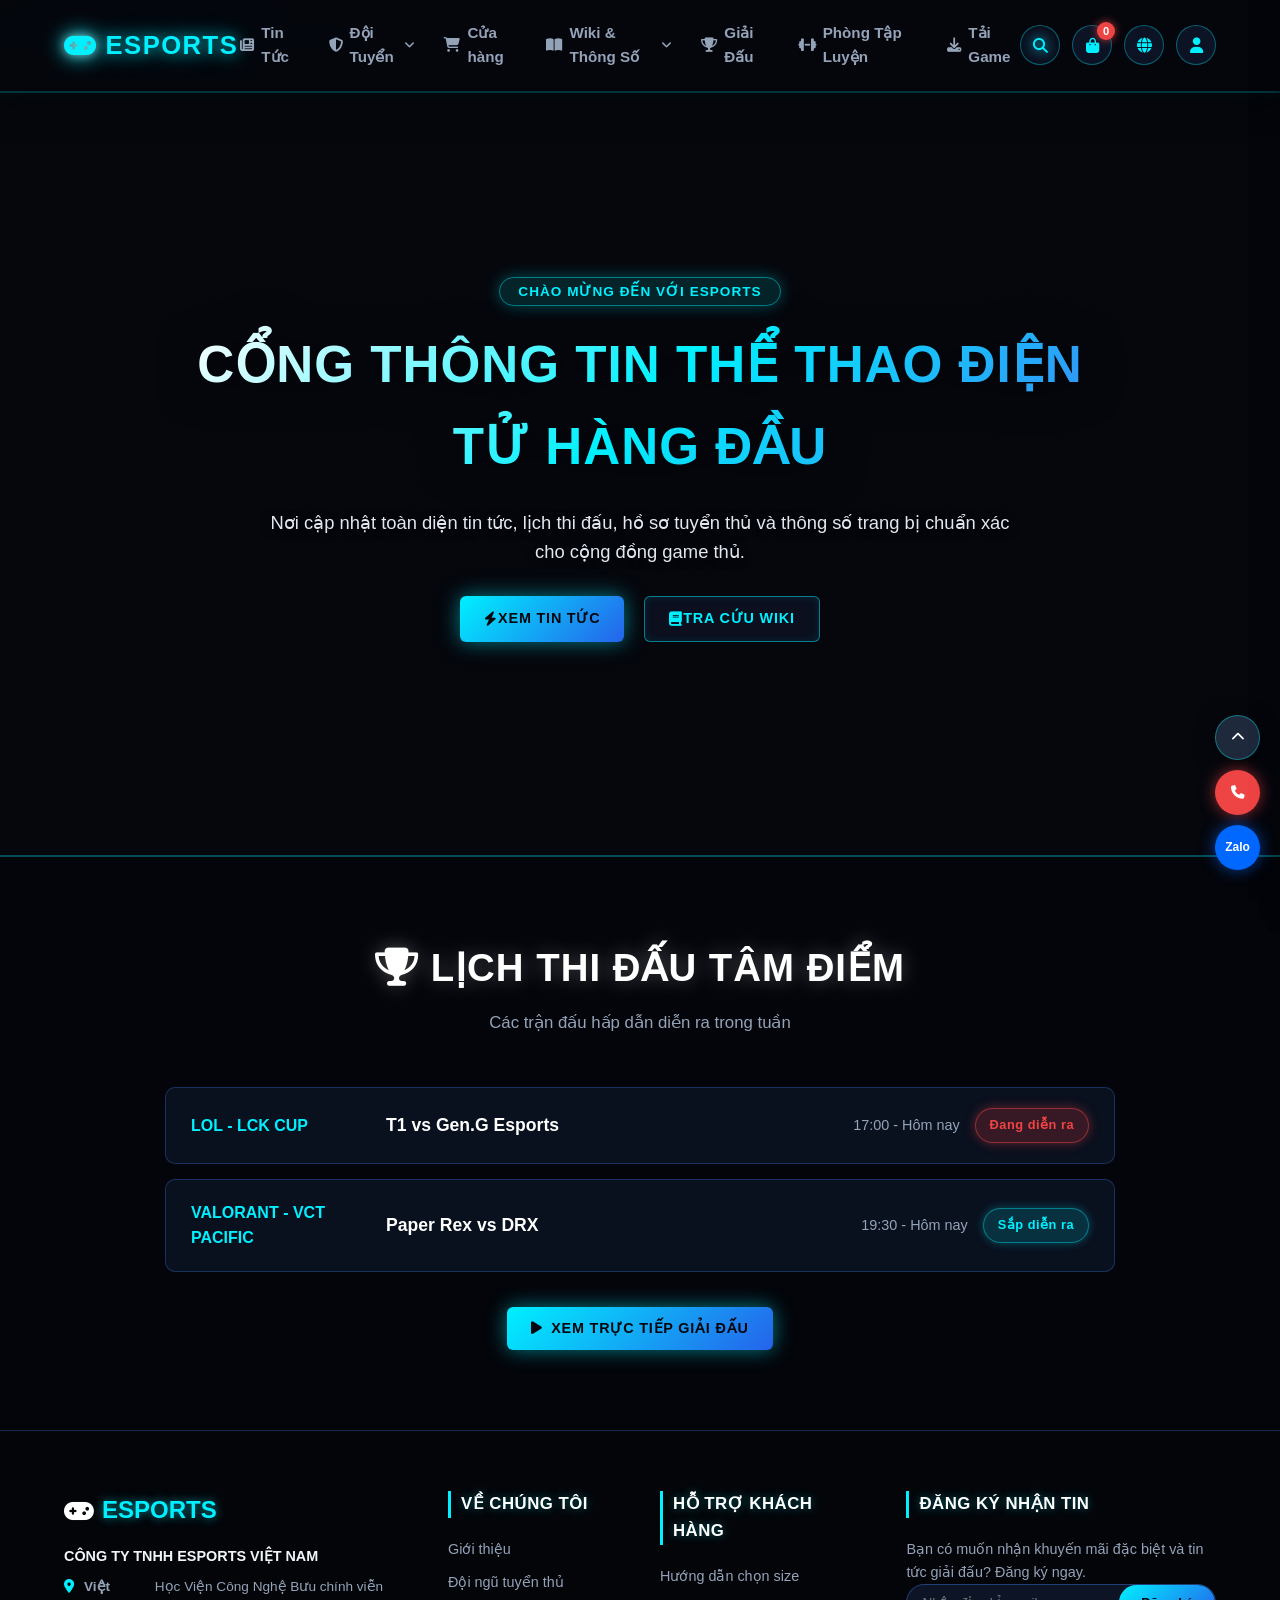
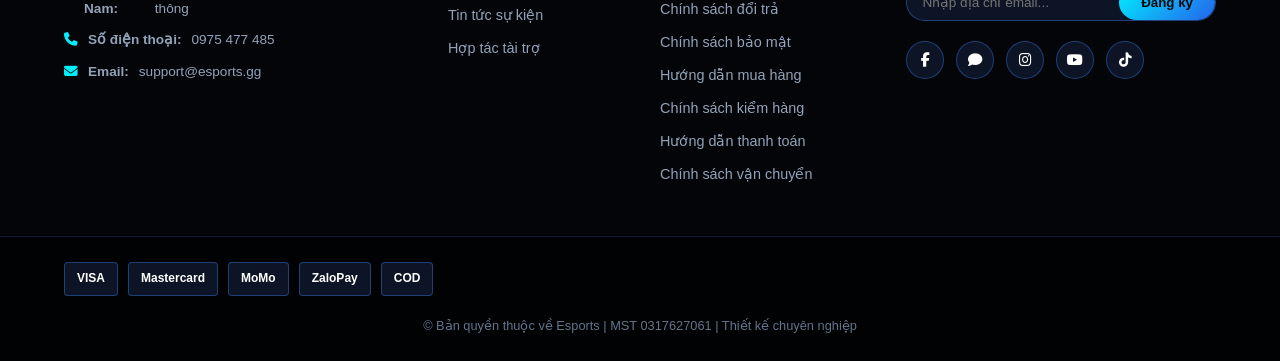
==== index.html @ d24a46ca "Add files via upload" ====
<!DOCTYPE html>
<html lang="vi">
<head>
    <meta charset="UTF-8">
    <meta name="viewport" content="width=device-width, initial-scale=1.0">
    <title>Esports - Trang Chủ</title>
    <link rel="icon" type="image/svg+xml" href="logo.svg">
    <link rel="stylesheet" href="style.css">
    <link rel="stylesheet" href="https://cdnjs.cloudflare.com/ajax/libs/font-awesome/6.4.0/css/all.min.css">
</head>
<body>

    <!-- Header & Navbar liên kết các trang -->
    <header class="header">
    <!-- Đổi từ thẻ div sang thẻ a trỏ về index.html -->
    <a href="index.html" class="logo" title="Trang Chủ">
    <i class="fa-solid fa-gamepad"></i><span>ESPORTS</span>
    </a>
<nav class="navbar">
    <a href="news.html"><i class="fa-solid fa-newspaper"></i> Tin Tức</a>
    
    <!-- Dropdown Menu Đội Tuyển -->
    <div class="dropdown">
        <a href="roster.html" class="dropdown-toggle">
            <i class="fa-solid fa-shield-halved"></i> Đội Tuyển 
            <i class="fa-solid fa-angle-down" style="font-size: 0.75rem;"></i>
        </a>
        <div class="dropdown-menu">
            <div class="dropdown-column">
                <h4>Việt Nam</h4>
                <a href="roster.html?game=lq">Team Liên Quân Mobile</a>
                <a href="roster.html?game=ff">Team Free Fire</a>
                <a href="roster.html?game=pubg">Team PUBG Mobile</a>
                <a href="roster.html?game=fco">Team FC Online</a>
            </div>
            <div class="dropdown-column">
                <h4>Quốc Tế</h4>
                <a href="roster.html?game=lol">Team League of Legends (LCK)</a>
                <a href="roster.html?game=valorant">Team Valorant (Global)</a>
                <a href="roster.html?game=cs2">Team CS2 (Europe)</a>
            </div>
        </div>
    </div>

<a href="store.html" class="store-nav-link">
    <i class="fa-solid fa-cart-shopping"></i> 
    <span>Cửa hàng</span>
</a>
<div class="dropdown">
    <a href="wiki.html" class="dropdown-toggle">
        <i class="fa-solid fa-book-open"></i> Wiki & Thông Số 
        <i class="fa-solid fa-angle-down" style="font-size: 0.75rem;"></i>
    </a>
    <div class="dropdown-menu wiki-dropdown-menu">
        <div class="dropdown-column">
            <h4>Tướng & Nhân Vật</h4>
            <a href="wiki.html?tab=lol-champ">Tướng Liên Minh (LOL)</a>
            <a href="wiki.html?tab=lq-champ">Tướng Liên Quân Mobile</a>
            <a href="wiki.html?tab=ff-char">Nhân Vật Free Fire</a>
        </div>
        <div class="dropdown-column">
            <h4>Trang Bị & Vũ Khí</h4>
            <a href="wiki.html?game=lol&type=equipment">Trang Bị LMHT</a>
            <a href="wiki.html?game=lq&type=equipment">Trang Bị Liên Quân</a>
            <a href="wiki.html?game=ff&type=equipment">Vũ Khí Free Fire</a>
        </div>
    </div>
</div>
    <a href="tournaments.html"><i class="fa-solid fa-trophy"></i> Giải Đấu</a>
    <a href="practice.html"><i class="fa-solid fa-dumbbell"></i> Phòng Tập Luyện</a>
    <a href="downloads.html"><i class="fa-solid fa-download"></i> Tải Game</a>
</nav>
<div class="header-right">
            <!-- 1. Tìm kiếm -->
            <div class="search-box" id="headerSearchBox">
                <button type="button" class="search-icon-btn" id="searchToggleBtn" title="Tìm kiếm" aria-label="Tìm kiếm">
                    <i class="fa-solid fa-magnifying-glass"></i>
                </button>
                <input type="text" id="globalSearch" placeholder="Tìm kiếm...">
            </div>

            <!-- 2. Giỏ hàng đã thêm (kèm số lượng) -->
            <button type="button" class="header-action-btn" id="cartToggleBtn" title="Giỏ hàng" aria-label="Giỏ hàng">
                <i class="fa-solid fa-bag-shopping"></i>
                <span class="cart-badge" id="cartBadge">0</span>
            </button>

            <!-- 3. Chọn Ngôn ngữ -->
            <div class="lang-dropdown" id="langDropdown">
                <button type="button" class="header-action-btn" id="langToggleBtn" title="Ngôn ngữ" aria-label="Ngôn ngữ">
                    <i class="fa-solid fa-globe"></i>
                </button>
                <div class="lang-menu" id="langMenu">
                    <button type="button" class="lang-option active" data-lang="VI">🇻🇳 Tiếng Việt (VN)</button>
                    <button type="button" class="lang-option" data-lang="EN">🇺🇸 English (EN)</button>
                </div>
            </div>

            <!-- 4. Tài khoản (Đăng nhập / Đăng ký) -->
            <button type="button" class="header-action-btn account-btn" id="accountToggleBtn" title="Tài khoản" aria-label="Tài khoản">
                <i class="fa-solid fa-user"></i>
            </button>

            <!-- Nút 3 gạch khi thu nhỏ màn hình -->
            <button class="mobile-menu-btn" id="mobileMenuBtn" aria-label="Mở menu">
                <i class="fa-solid fa-bars"></i>
            </button>
        </div>
    </header>
    <!-- NGĂN KÉO GIỎ HÀNG ĐÃ THÊM (CART DRAWER) -->
    <div class="side-overlay" id="cartOverlay"></div>
    <aside class="cart-drawer" id="cartDrawer">
        <div class="drawer-header">
            <h3 style="color: #00f0ff; font-size: 1.1rem; display: flex; align-items: center; gap: 8px;">
                <i class="fa-solid fa-bag-shopping"></i> Giỏ Hàng Của Bạn
            </h3>
            <button type="button" class="drawer-close-btn" id="cartCloseBtn"><i class="fa-solid fa-xmark"></i></button>
        </div>
        <div class="cart-items-list" id="cartItemsList">
            <p class="empty-cart-msg">Chưa có sản phẩm nào trong giỏ hàng.</p>
        </div>
        <div class="cart-footer">
            <div class="cart-total-row">
                <span>Tổng cộng:</span>
                <strong id="cartTotalPrice">0 đ</strong>
            </div>
            <button type="button" class="btn btn-primary" id="checkoutBtn" style="width: 100%;">Thanh Toán Ngay</button>
        </div>
    </aside>

    <!-- CỬA SỔ TÀI KHOẢN (ACCOUNT MODAL) -->
    <div class="modal-backdrop" id="accountModal">
        <div class="account-box">
            <button type="button" class="modal-close-btn" id="accountCloseBtn"><i class="fa-solid fa-xmark"></i></button>
            <div class="account-header">
                <i class="fa-solid fa-gamepad" style="font-size: 2rem; color: #00f0ff;"></i>
                <h3 id="accountModalTitle">Đăng Nhập Esports ID</h3>
                <p>Đồng bộ giỏ hàng, lịch thi đấu và thành tích luyện tập</p>
            </div>
            <form id="accountForm" class="account-form">
                <input type="text" id="accountUsername" placeholder="Tên đăng nhập hoặc Email" required>
                <input type="password" id="accountPassword" placeholder="Mật khẩu" required>
                <button type="submit" class="btn btn-primary" style="width: 100%;">Đăng Nhập</button>
            </form>
            <p class="account-switch">Chưa có tài khoản? <a href="account.html" id="toggleAuthMode">Đăng ký ngay</a></p>
        </div>
    </div>
    <!-- Mobile Slide-out Drawer -->
<div class="mobile-overlay" id="mobileOverlay"></div>
<aside class="mobile-drawer" id="mobileDrawer">
    <div class="drawer-header">
        <a href="index.html" class="logo" title="Trang Chủ">
            <i class="fa-solid fa-gamepad"></i><span>ESPORTS</span>
        </a>
        <button class="drawer-close-btn" id="drawerCloseBtn" aria-label="Đóng menu">
            <i class="fa-solid fa-xmark"></i>
        </button>
    </div>

    <div class="drawer-search">
        <i class="fa-solid fa-magnifying-glass"></i>
        <input type="text" placeholder="Tìm kiếm...">
    </div>

    <nav class="drawer-nav">
        <a href="index.html"><i class="fa-solid fa-house"></i> Trang Chủ</a>
        <a href="news.html"><i class="fa-solid fa-newspaper"></i> Tin Tức</a>
        
        <button type="button" class="drawer-dropdown-btn" id="drawerTeamBtn">
            <span><i class="fa-solid fa-shield-halved"></i> Đội Tuyển</span>
            <i class="fa-solid fa-angle-down arrow"></i>
        </button>
        <div class="drawer-submenu" id="drawerTeamSubmenu">
            <span class="sub-heading">Việt Nam</span>
            <a href="roster.html?game=lq">Team Liên Quân Mobile</a>
            <a href="roster.html?game=ff">Team Free Fire</a>
            <a href="roster.html?game=pubg">Team PUBG Mobile</a>
            <a href="roster.html?game=fco">Team FC Online</a>
            <span class="sub-heading">Quốc Tế</span>
            <a href="roster.html?game=lol">Team League of Legends (LCK)</a>
            <a href="roster.html?game=valorant">Team Valorant (Global)</a>
            <a href="roster.html?game=cs2">Team CS2 (Europe)</a>
        </div>

        <a href="store.html"><i class="fa-solid fa-cart-shopping"></i> Cửa Hàng</a>
<div class="dropdown">
    <a href="wiki.html" class="dropdown-toggle">
        <i class="fa-solid fa-book-open"></i> Wiki & Thông Số 
        <i class="fa-solid fa-angle-down" style="font-size: 0.75rem;"></i>
    </a>
    <div class="dropdown-menu wiki-dropdown-menu">
        <div class="dropdown-column">
            <h4>Tướng & Nhân Vật</h4>
            <a href="wiki.html?tab=lol-champ">Tướng Liên Minh (LOL)</a>
            <a href="wiki.html?tab=lq-champ">Tướng Liên Quân Mobile</a>
            <a href="wiki.html?tab=ff-char">Nhân Vật Free Fire</a>
        </div>
        <div class="dropdown-column">
            <h4>Trang Bị & Vũ Khí</h4>
            <a href="wiki.html?game=lol&type=equipment">Trang Bị LMHT</a>
            <a href="wiki.html?game=lq&type=equipment">Trang Bị Liên Quân</a>
            <a href="wiki.html?game=ff&type=equipment">Vũ Khí Free Fire</a>
        </div>
    </div>
</div>
        <a href="tournaments.html"><i class="fa-solid fa-trophy"></i> Giải Đấu</a>
        <a href="practice.html"><i class="fa-solid fa-dumbbell"></i> Phòng Tập Luyện</a>
        <a href="downloads.html" class="drawer-cta"><i class="fa-solid fa-download"></i> Tải Game</a>
    </nav>
</aside>

<!-- Hero Banner Trang Chủ với Video Nền kiểu League of Legends -->
    <section class="hero" id="heroSection">
        <!-- Video nền tự động phát (Tải file .mp4 của bạn bỏ vào thư mục videos/ hoặc dùng link trực tuyến) -->
        <video class="hero-video" id="heroVideo" autoplay muted loop playsinline poster="https://images.unsplash.com/photo-1542751371-adc38448a05e?q=80&w=1920">
            <source src="video/1118.webm" type="video/webm">
            <!-- Link video mẫu dự phòng nếu bạn chưa tải file về máy -->
            <source src="https://cmsassets.rgpub.io/sanity/files/dsfx7636/news/8ab3e227121c53aacab0c9b9f7a48adbc65db520.webm?accountingTag=LoL" type="video/webm">
        </video>

        <!-- Lớp phủ tối mờ giúp chữ luôn sắc nét trên nền video -->
        <div class="hero-overlay"></div>

        <div class="hero-content">
            <span class="badge">CHÀO MỪNG ĐẾN VỚI ESPORTS</span>
            <h1>CỔNG THÔNG TIN THỂ THAO ĐIỆN TỬ HÀNG ĐẦU</h1>
            <p>Nơi cập nhật toàn diện tin tức, lịch thi đấu, hồ sơ tuyển thủ và thông số trang bị chuẩn xác cho cộng đồng game thủ.</p>
            <div class="hero-btns">
                <a href="news.html" class="btn btn-primary"><i class="fa-solid fa-bolt"></i> Xem Tin Tức</a>
                <a href="wiki.html" class="btn btn-outline"><i class="fa-solid fa-book"></i> Tra Cứu Wiki</a>
            </div>
        </div>
    </section>

    <!-- Tournaments Nổi Bật Ở Trang Chủ -->
    <section class="section bg-darker">
        <div class="section-title">
            <h2><i class="fa-solid fa-trophy"></i> Lịch Thi Đấu Tâm Điểm</h2>
            <p>Các trận đấu hấp dẫn diễn ra trong tuần</p>
        </div>
        <div class="tournament-list">
            <div class="tournament-item">
                <div class="t-game">LOL - LCK Cup</div>
                <div class="t-match">T1 vs Gen.G Esports</div>
                <div class="t-time">17:00 - Hôm nay</div>
                <span class="t-status live">Đang diễn ra</span>
            </div>
            <div class="tournament-item">
                <div class="t-game">Valorant - VCT Pacific</div>
                <div class="t-match">Paper Rex vs DRX</div>
                <div class="t-time">19:30 - Hôm nay</div>
                <span class="t-status upcoming">Sắp diễn ra</span>
            </div>
        </div>
        <div style="text-align: center; margin-top: 35px;">
            <a href="tournaments.html" class="btn btn-primary"><i class="fa-solid fa-play" style="margin-right: 8px;"></i> Xem Trực Tiếp Giải Đấu</a>
        </div>
    </section>

        <!-- ================= FOOTER CHUYÊN NGHIỆP ================= -->
<footer class="footer-section">
    <div class="footer-container">
        
        <!-- Cột 1: Thông tin thương hiệu & công ty -->
        <div class="footer-col brand-col">
            <div class="footer-logo">
                <i class="fa-solid fa-gamepad"></i><span>ESPORTS</span>
            </div>
            <p class="company-name">CÔNG TY TNHH ESPORTS VIỆT NAM</p>
            <ul class="contact-info">
                <li><i class="fa-solid fa-location-dot"></i> <strong>Việt Nam:</strong> Học Viện Công Nghệ Bưu chính viễn thông</li>
                <li><i class="fa-solid fa-phone"></i> <strong>Số điện thoại:</strong> 0975 477 485</li>
                <li><i class="fa-solid fa-envelope"></i> <strong>Email:</strong> support@esports.gg</li>
            </ul>
        </div>

        <!-- Cột 2: Về chúng tôi -->
        <div class="footer-col">
            <h3>Về Chúng Tôi</h3>
            <ul class="footer-links">
                <li><a href="index.html">Giới thiệu</a></li>
                <li><a href="roster.html">Đội ngũ tuyển thủ</a></li>
                <li><a href="news.html">Tin tức sự kiện</a></li>
                <li><a href="#">Hợp tác tài trợ</a></li>
            </ul>
        </div>

        <!-- Cột 3: Hỗ trợ khách hàng -->
        <div class="footer-col">
            <h3>Hỗ Trợ Khách Hàng</h3>
            <ul class="footer-links">
                <li><a href="#">Hướng dẫn chọn size</a></li>
                <li><a href="#">Chính sách đổi trả</a></li>
                <li><a href="#">Chính sách bảo mật</a></li>
                <li><a href="#">Hướng dẫn mua hàng</a></li>
                <li><a href="#">Chính sách kiểm hàng</a></li>
                <li><a href="#">Hướng dẫn thanh toán</a></li>
                <li><a href="#">Chính sách vận chuyển</a></li>
            </ul>
        </div>

        <!-- Cột 4: Đăng ký nhận tin & Mạng xã hội -->
        <div class="footer-col newsletter-col">
            <h3>Đăng Ký Nhận Tin</h3>
            <p>Bạn có muốn nhận khuyến mãi đặc biệt và tin tức giải đấu? Đăng ký ngay.</p>
            <form class="footer-form" id="footerNewsletter">
                <input type="email" placeholder="Nhập địa chỉ email..." required>
                <button type="submit">Đăng ký</button>
            </form>
            
            <div class="social-icons">
                <a href="#"><i class="fa-brands fa-facebook-f"></i></a>
                <a href="#"><i class="fa-solid fa-comment"></i></a>
                <a href="#"><i class="fa-brands fa-instagram"></i></a>
                <a href="#"><i class="fa-brands fa-youtube"></i></a>
                <a href="#"><i class="fa-brands fa-tiktok"></i></a>
            </div>
        </div>
    </div>

    <!-- Phần dưới: Dấu hiệu Bộ Công Thương & Thanh toán -->
    <div class="footer-bottom">
        <div class="footer-bottom-content">
            <div class="payment-methods">
                <span class="pay-badge">VISA</span>
                <span class="pay-badge">Mastercard</span>
                <span class="pay-badge">MoMo</span>
                <span class="pay-badge">ZaloPay</span>
                <span class="pay-badge">COD</span>
            </div>
        </div>
        <p class="copyright">© Bản quyền thuộc về Esports | MST 0317627061 | Thiết kế chuyên nghiệp</p>
    </div>

    <!-- Các nút nổi hỗ trợ bên phải (Cuộn lên đầu trang, Gọi, Zalo) -->
    <div class="floating-actions">
        <a href="#" class="float-btn scroll-top"><i class="fa-solid fa-chevron-up"></i></a>
        <a href="tel:0975477485" class="float-btn phone-btn"><i class="fa-solid fa-phone"></i></a>
        <a href="https://zalo.me" target="_blank" class="float-btn zalo-btn">Zalo</a>
    </div>
</footer>
    <script src="script.js"></script>
</body>
</html>
---- style.css ----
/* ==========================================================
    ESPORTS - ULTIMATE GAMING STYLESHEET (STYLE.CSS)
   ================ ========================================== */

/* --- 1. RESET & BASE STYLES --- */
* {
    margin: 0;
    padding: 0;
    box-sizing: border-box;
    font-family: 'Segoe UI', Tahoma, Geneva, Verdana, sans-serif;
    scroll-behavior: smooth;
}
body {
    background-color: #05070d;
    color: #f1f5f9;
    line-height: 1.6;
    background-image: 
        radial-gradient(circle at 10% 20%, rgba(0, 240, 255, 0.05) 0%, transparent 40%),
        radial-gradient(circle at 90% 80%, rgba(112, 0, 255, 0.05) 0%, transparent 40%);
    overflow-x: hidden;
}
/* Custom Gaming Scrollbar */
::-webkit-scrollbar {
    width: 8px;
}
::-webkit-scrollbar-track {
    background: #05070d;
}
::-webkit-scrollbar-thumb {
    background: #00f0ff;
    border-radius: 4px;
    box-shadow: 0 0 10px #00f0ff;
}
::-webkit-scrollbar-thumb:hover {
    background: #3b82f6;
}
a {
    text-decoration: none;
    color: inherit;
}
ul {
    list-style: none;
}
/* --- 2. HEADER & CENTERED NAVBAR --- */
.header {
    position: fixed;
    top: 0;
    left: 0;
    width: 100%;
    display: grid;
    grid-template-columns: auto 1fr auto; /* 3 cột: Logo, Menu căn giữa, Thanh tìm kiếm */
    align-items: center;
    padding: 15px 5%;
    background: rgba(5, 7, 13, 0.95);
    backdrop-filter: blur(12px);
    border-bottom: 2px solid rgba(0, 240, 255, 0.2);
    box-shadow: 0 4px 30px rgba(0, 0, 0, 0.8), 0 0 15px rgba(0, 240, 255, 0.1);
    z-index: 1000;
}
.logo {
    font-size: 1.6rem;
    font-weight: 900;
    color: #ffffff;
    letter-spacing: 1.5px;
    text-transform: uppercase;
    display: flex;
    align-items: center;
    gap: 8px;
    text-shadow: 0 0 10px rgba(255, 255, 255, 0.5);
}
.logo i {
    color: #00f0ff;
    filter: drop-shadow(0 0 10px #00f0ff);
}

.logo span {
    color: #00f0ff;
    text-shadow: 0 0 15px rgba(0, 240, 255, 0.8), 0 0 30px rgba(0, 240, 255, 0.4);
}
.navbar {
    display: flex;
    justify-content: center;
    gap: 25px;
    align-items: center;
}
.navbar a {
    color: #94a3b8;
    font-weight: 600;
    font-size: 0.95rem;
    position: relative;
    padding: 6px 2px;
    transition: color 0.3s ease;
}
/* Hiệu ứng gạch chân Neon cho Navbar */
.navbar a::after {
    content: '';
    position: absolute;
    width: 0;
    height: 3px;
    bottom: -2px;
    left: 0;
    background: linear-gradient(90deg, #00f0ff, #3b82f6);
    box-shadow: 0 0 12px #00f0ff, 0 0 20px #3b82f6;
    transition: width 0.3s cubic-bezier(0.4, 0, 0.2, 1);
}
.navbar a:hover::after, 
.navbar a.active::after {
    width: 100%;
}
.navbar a:hover, 
.navbar a.active {
    color: #00f0ff;
    text-shadow: 0 0 12px rgba(0, 240, 255, 0.8);
}
/* Header Search Box - Tách rời hoàn toàn với nút 3 gạch */
.header-right {
    display: flex;
    align-items: center;
    gap: 12px;
}

.header-right .search-box {
    position: relative;
    width: 40px;
    height: 40px;
    flex-shrink: 0;
    z-index: 1200;
}

.header-right .search-icon-btn {
    width: 40px;
    height: 40px;
    border-radius: 50%;
    background: rgba(15, 23, 42, 0.85);
    border: 1px solid rgba(0, 240, 255, 0.35);
    color: #00f0ff;
    font-size: 0.95rem;
    display: inline-flex;
    align-items: center;
    justify-content: center;
    cursor: pointer;
    transition: all 0.3s ease;
    box-shadow: inset 0 0 10px rgba(0, 0, 0, 0.5);
    position: relative;
    z-index: 1202;
}

.header-right .search-icon-btn i {
    position: static;
    transform: none;
    color: #00f0ff;
    filter: drop-shadow(0 0 6px #00f0ff);
}

.header-right .search-icon-btn:hover,
.header-right .search-box.active .search-icon-btn {
    border-color: #00f0ff;
    background: rgba(0, 240, 255, 0.12);
    box-shadow: 0 0 15px rgba(0, 240, 255, 0.5);
}

/* Ô input bung sang trái nên không bao giờ đè lên nút 3 gạch */
.header-right input {
    position: absolute;
    right: 0;
    top: 52px; /* Nằm ngay dưới thanh Header */
    height: 44px;
    width: 280px;
    opacity: 0;
    visibility: hidden;
    transform: translateY(-10px);
    padding: 10px 18px;
    background: rgba(11, 15, 25, 0.98);
    border: 1px solid #00f0ff;
    border-radius: 22px;
    color: #fff;
    outline: none;
    font-size: 0.92rem;
    box-shadow: 0 10px 25px rgba(0, 0, 0, 0.85), 0 0 15px rgba(0, 240, 255, 0.4);
    transition: all 0.25s cubic-bezier(0.4, 0, 0.2, 1);
    z-index: 1201;
}

.header-right .search-box.active input {
    opacity: 1;
    visibility: visible;
    transform: translateY(0);
    pointer-events: auto;
}
/* --- 3. HERO SECTION (VIDEO BACKGROUND KIỂU LOL) --- */
.hero {
    height: 88vh;
    min-height: 550px;
    background: #05070d;
    display: flex;
    align-items: center;
    justify-content: center;
    text-align: center;
    padding: 0 20px;
    margin-top: 65px;
    position: relative;
    overflow: hidden;
    border-bottom: 2px solid rgba(0, 240, 255, 0.3);
}

/* Video nền phủ kín khung Hero */
.hero-video {
    position: absolute;
    top: 50%;
    left: 50%;
    width: 100%;
    height: 100%;
    object-fit: cover;
    transform: translate(-50%, -50%);
    z-index: 0;
}

/* Lớp phủ gradient tối để làm nổi bật tiêu đề */
.hero-overlay {
    position: absolute;
    inset: 0;
    background: linear-gradient(
        180deg,
        rgba(5, 7, 13, 0.55) 0%,
        rgba(5, 7, 13, 0.65) 60%,
        rgba(5, 7, 13, 0.96) 100%
    );
    z-index: 1;
    pointer-events: none;
}

.hero-content {
    position: relative;
    z-index: 2;
    max-width: 900px;
}

.hero-content .badge {
    background: rgba(0, 240, 255, 0.12);
    color: #00f0ff;
    padding: 6px 18px;
    border-radius: 20px;
    font-size: 0.85rem;
    font-weight: 800;
    border: 1px solid rgba(0, 240, 255, 0.45);
    box-shadow: 0 0 15px rgba(0, 240, 255, 0.3);
    text-transform: uppercase;
    letter-spacing: 1px;
}

.hero-content h1 {
    font-size: 3.2rem;
    margin: 20px 0;
    background: linear-gradient(135deg, #ffffff, #00f0ff, #3b82f6);
    -webkit-background-clip: text;
    -webkit-text-fill-color: transparent;
    filter: drop-shadow(0 4px 20px rgba(0, 0, 0, 0.85));
    font-weight: 900;
    letter-spacing: 1px;
}

.hero-content p {
    max-width: 750px;
    margin: 0 auto 30px;
    color: #e2e8f0;
    font-size: 1.15rem;
    text-shadow: 0 2px 10px rgba(0, 0, 0, 0.9);
}

.hero-btns {
    display: flex;
    gap: 20px;
    justify-content: center;
    flex-wrap: wrap;
}
/* --- 4. BUTTONS --- */
.btn {
    display: inline-flex;
    align-items: center;
    justify-content: center;
    text-align: center;
    max-width: 100%;
    padding: 12px 24px;
    border-radius: 6px;
    font-weight: 700;
    line-height: 1.35;
    cursor: pointer;
    transition: all 0.3s cubic-bezier(0.4, 0, 0.2, 1);
    text-transform: uppercase;
    letter-spacing: 0.8px;
    font-size: 0.9rem;
}

.btn-primary {
    background: linear-gradient(135deg, #00f0ff, #2563eb);
    color: #05070d;
    border: none;
    box-shadow: 0 0 20px rgba(0, 240, 255, 0.5);
    font-weight: 800;
}

.btn-primary:hover {
    background: linear-gradient(135deg, #33f3ff, #1d4ed8);
    box-shadow: 0 0 30px rgba(0, 240, 255, 0.8), 0 0 10px #ffffff;
    transform: translateY(-3px);
}

.btn-outline {
    background: rgba(15, 23, 42, 0.6);
    color: #00f0ff;
    border: 1px solid rgba(0, 240, 255, 0.5);
    box-shadow: inset 0 0 10px rgba(0, 240, 255, 0.1);
}

.btn-outline:hover {
    border-color: #00f0ff;
    background: rgba(0, 240, 255, 0.15);
    box-shadow: 0 0 20px rgba(0, 240, 255, 0.4), inset 0 0 15px rgba(0, 240, 255, 0.3);
    color: #fff;
    transform: translateY(-3px);
}

/* --- 5. GAME TABS & FILTERS --- */
.game-tabs-container {
    background: #090e1a;
    padding: 18px 0;
    border-bottom: 2px solid rgba(0, 240, 255, 0.15);
    overflow-x: auto;
}

.game-tabs {
    display: flex;
    justify-content: center;
    gap: 15px;
    padding: 0 20px;
}

.tab-btn {
    background: rgba(15, 23, 42, 0.9);
    border: 1px solid rgba(59, 130, 246, 0.3);
    color: #94a3b8;
    padding: 10px 22px;
    border-radius: 20px;
    cursor: pointer;
    white-space: nowrap;
    font-weight: 700;
    transition: all 0.3s ease;
}

.tab-btn:hover, .tab-btn.active {
    background: linear-gradient(135deg, #00f0ff, #2563eb);
    color: #05070d;
    border-color: #00f0ff;
    box-shadow: 0 0 20px rgba(0, 240, 255, 0.6);
    transform: translateY(-2px);
}

/* --- 6. SECTIONS & GAMING CARDS --- */
.section {
    padding: 80px 8%;
    position: relative;
}

.bg-darker {
    background: #03050a;
}

.section-title {
    text-align: center;
    margin-bottom: 50px;
}

.section-title h2 {
    font-size: 2.4rem;
    margin-bottom: 12px;
    color: #fff;
    text-transform: uppercase;
    letter-spacing: 1px;
    text-shadow: 0 0 20px rgba(255, 255, 255, 0.3);
}

.section-title p {
    color: #94a3b8;
    font-size: 1.05rem;
}

/* Hiệu ứng chung cho các Card (News, Player, Wiki, Download) */
.news-card, .player-card, .wiki-card, .download-card {
    background: rgba(11, 18, 33, 0.85);
    border: 1px solid rgba(59, 130, 246, 0.25);
    border-radius: 12px;
    overflow: hidden;
    backdrop-filter: blur(10px);
    transition: all 0.4s cubic-bezier(0.4, 0, 0.2, 1);
    position: relative;
}

.news-card::before, .player-card::before, .wiki-card::before, .download-card::before {
    content: '';
    position: absolute;
    top: 0; left: 0; width: 100%; height: 2px;
    background: linear-gradient(90deg, transparent, #00f0ff, transparent);
    opacity: 0;
    transition: opacity 0.4s ease;
}

.news-card:hover, .player-card:hover, .wiki-card:hover, .download-card:hover {
    transform: translateY(-8px) scale(1.01);
    border-color: #00f0ff;
    box-shadow: 0 15px 35px rgba(0, 240, 255, 0.25), inset 0 0 15px rgba(0, 240, 255, 0.1);
}

.news-card:hover::before, .player-card:hover::before, .wiki-card:hover::before, .download-card:hover::before {
    opacity: 1;
}

/* News Grid */
.news-grid {
    display: grid;
    grid-template-columns: repeat(auto-fit, minmax(320px, 1fr));
    gap: 30px;
}

.news-img {
    height: 190px;
    position: relative;
    display: flex;
    align-items: flex-start;
    padding: 15px;
}

.game-tag {
    background: #2563eb;
    color: white;
    font-size: 0.75rem;
    padding: 5px 12px;
    border-radius: 4px;
    font-weight: 800;
    letter-spacing: 0.5px;
    box-shadow: 0 0 10px rgba(37, 99, 235, 0.5);
}

.game-tag.valorant { background: #ef4444; box-shadow: 0 0 10px rgba(239, 68, 68, 0.5); }
.game-tag.cs2 { background: #f59e0b; box-shadow: 0 0 10px rgba(245, 158, 11, 0.5); }

.news-info {
    padding: 22px;
}

.news-info .date {
    font-size: 0.8rem;
    color: #00f0ff;
    font-weight: 600;
}

.news-info h3 {
    font-size: 1.15rem;
    margin: 10px 0;
    color: #f8fafc;
}

.news-info p {
    font-size: 0.9rem;
    color: #94a3b8;
    margin-bottom: 18px;
}

.read-more {
    color: #00f0ff;
    font-weight: 700;
    font-size: 0.9rem;
    text-shadow: 0 0 8px rgba(0, 240, 255, 0.4);
    transition: 0.3s;
}

.read-more:hover {
    color: #fff;
    text-shadow: 0 0 12px #00f0ff;
}

/* Tournaments */
.tournament-list {
    display: flex;
    flex-direction: column;
    gap: 15px;
    max-width: 950px;
    margin: 0 auto;
}

.tournament-item {
    background: rgba(11, 18, 33, 0.9);
    border: 1px solid rgba(59, 130, 246, 0.3);
    padding: 20px 25px;
    border-radius: 10px;
    display: flex;
    justify-content: space-between;
    align-items: center;
    flex-wrap: wrap;
    gap: 15px;
    transition: 0.3s;
}

.tournament-item:hover {
    border-color: #00f0ff;
    box-shadow: 0 0 20px rgba(0, 240, 255, 0.2);
    transform: translateX(5px);
}

.t-game {
    font-weight: 800;
    color: #00f0ff;
    width: 180px;
    text-transform: uppercase;
}

.t-match {
    font-weight: 700;
    font-size: 1.1rem;
    flex: 1;
    color: #fff;
}

.t-time {
    color: #94a3b8;
    font-size: 0.9rem;
}

.t-status {
    padding: 6px 14px;
    border-radius: 20px;
    font-size: 0.8rem;
    font-weight: 800;
    letter-spacing: 0.5px;
}

.t-status.live {
    background: rgba(239, 68, 68, 0.2);
    color: #ef4444;
    border: 1px solid rgba(239, 68, 68, 0.5);
    box-shadow: 0 0 12px rgba(239, 68, 68, 0.4);
    animation: pulseLive 1.5s infinite;
}

@keyframes pulseLive {
    0%, 100% { opacity: 1; }
    50% { opacity: 0.5; }
}

.t-status.upcoming {
    background: rgba(0, 240, 255, 0.15);
    color: #00f0ff;
    border: 1px solid rgba(0, 240, 255, 0.4);
    box-shadow: 0 0 10px rgba(0, 240, 255, 0.3);
}

/* Roster Grid */
.roster-grid {
    display: grid;
    grid-template-columns: repeat(auto-fit, minmax(280px, 1fr));
    gap: 25px;
}

.player-card {
    padding: 30px;
    text-align: center;
}

.player-avatar {
    width: 90px;
    height: 90px;
    border-radius: 50%;
    margin: 0 auto 20px;
    overflow: hidden;
    border: 2px solid #00f0ff;
    background: #1e293b;
    box-shadow: 0 0 20px rgba(0, 240, 255, 0.4);
    transition: 0.4s;
}

.player-card:hover .player-avatar {
    transform: scale(1.08) rotate(3deg);
    box-shadow: 0 0 30px rgba(0, 240, 255, 0.8);
    border-color: #fff;
}

.player-avatar img {
    display: block;
    width: 100%;
    height: 100%;
    object-fit: cover;
    border-radius: 50%;
}

.player-card h3 {
    margin-bottom: 5px;
    color: #fff;
    font-size: 1.2rem;
}

.team-name {
    display: block;
    color: #00f0ff;
    font-size: 0.85rem;
    font-weight: 800;
    margin-bottom: 15px;
    text-transform: uppercase;
    letter-spacing: 0.5px;
}

.player-card p {
    font-size: 0.9rem;
    color: #94a3b8;
}

/* Wiki & Filter Bar */
.wiki-filter-bar {
    display: flex;
    justify-content: center;
    align-items: center;
    gap: 15px;
    margin-bottom: 40px;
    flex-wrap: wrap;
}

.filter-btn {
    background: rgba(15, 23, 42, 0.8);
    border: 1px solid rgba(59, 130, 246, 0.3);
    color: #94a3b8;
    padding: 9px 18px;
    border-radius: 6px;
    cursor: pointer;
    font-weight: 700;
    transition: 0.3s;
}

.filter-btn:hover, .filter-btn.active {
    background: #00f0ff;
    color: #05070d;
    border-color: #00f0ff;
    box-shadow: 0 0 15px rgba(0, 240, 255, 0.6);
}

.wiki-filter-bar input {
    background: rgba(15, 23, 42, 0.9);
    border: 1px solid rgba(59, 130, 246, 0.3);
    padding: 9px 16px;
    border-radius: 6px;
    color: #fff;
    outline: none;
    width: 260px;
    transition: 0.3s;
}

.wiki-filter-bar input:focus {
    border-color: #00f0ff;
    box-shadow: 0 0 15px rgba(0, 240, 255, 0.4);
}

.wiki-grid {
    display: grid;
    grid-template-columns: repeat(auto-fit, minmax(260px, 1fr));
    gap: 25px;
}

.wiki-card {
    padding: 22px;
}

.wiki-header {
    display: flex;
    justify-content: space-between;
    align-items: center;
    margin-bottom: 15px;
    border-bottom: 1px solid rgba(59, 130, 246, 0.2);
    padding-bottom: 10px;
}

.wiki-header h4 {
    font-size: 1.1rem;
    color: #fff;
}

.badge-cat {
    font-size: 0.7rem;
    padding: 4px 9px;
    border-radius: 4px;
    font-weight: 800;
    letter-spacing: 0.5px;
}

.badge-cat.moba { background: #8b5cf6; color: white; box-shadow: 0 0 10px rgba(139, 92, 246, 0.5); }
.badge-cat.fps { background: #10b981; color: white; box-shadow: 0 0 10px rgba(16, 185, 129, 0.5); }

.stats-list li {
    display: flex;
    justify-content: space-between;
    font-size: 0.9rem;
    margin-bottom: 10px;
    color: #94a3b8;
}

.stats-list li strong {
    color: #f1f5f9;
}

/* Download Cards */
.download-grid {
    display: grid;
    grid-template-columns: repeat(auto-fit, minmax(260px, 1fr));
    gap: 25px;
}

.download-card {
    padding: 30px 20px;
    text-align: center;
    display: flex;
    flex-direction: column;
    align-items: center;
    justify-content: space-between;
}

.download-card .btn {
    width: 100%;
    max-width: 260px;
    padding: 12px 14px;
    font-size: 0.85rem;
}

/* --- 7. NEWSLETTER SECTION --- */
.newsletter-section {
    padding: 70px 8%;
    background: linear-gradient(135deg, #090e1a, #05070d);
    text-align: center;
    border-top: 2px solid rgba(0, 240, 255, 0.2);
    border-bottom: 2px solid rgba(0, 240, 255, 0.2);
}

.newsletter-box {
    max-width: 600px;
    margin: 0 auto;
}

.newsletter-box h3 {
    font-size: 1.9rem;
    margin-bottom: 12px;
    color: #fff;
    text-transform: uppercase;
}

.newsletter-box p {
    color: hsl(215, 20%, 65%);
    margin-bottom: 25px;
}

.newsletter-form {
    display: flex;
    gap: 12px;
    justify-content: center;
}

.newsletter-form input {
    flex: 1;
    padding: 12px 20px;
    border-radius: 8px;
    border: 1px solid rgba(59, 130, 246, 0.4);
    background: rgba(15, 23, 42, 0.9);
    color: #fff;
    outline: none;
    transition: 0.3s;
}

.newsletter-form input:focus {
    border-color: #00f0ff;
    box-shadow: 0 0 15px rgba(0, 240, 255, 0.4);
}

.success-msg {
    margin-top: 15px;
    font-weight: 700;
    color: #10b981;
    text-shadow: 0 0 10px rgba(16, 185, 129, 0.5);
}

/* --- 8. FOOTER STYLES --- */
.footer-section {
    background-color: #030509;
    color: #94a3b8;
    padding-top: 60px;
    border-top: 1px solid rgba(59, 130, 246, 0.3);
    font-size: 0.9rem;
    position: relative;
}

.footer-container {
    max-width: 1300px;
    margin: 0 auto;
    padding: 0 5% 40px;
    display: grid;
    grid-template-columns: 2fr 1fr 1.2fr 1.8fr;
    gap: 40px;
}

.footer-logo {
    font-size: 1.5rem;
    font-weight: 900;
    color: #ffffff;
    margin-bottom: 15px;
}

.footer-logo span {
    color: #00f0ff;
    text-shadow: 0 0 10px rgba(0, 240, 255, 0.6);
}

.company-name {
    font-weight: 700;
    color: #f1f5f9;
    margin-bottom: 8px;
}

.company-info {
    font-size: 0.85rem;
    margin-bottom: 20px;
    color: #64748b;
}

.contact-info li {
    margin-bottom: 10px;
    font-size: 0.85rem;
    display: flex;
    gap: 10px;
    align-items: flex-start;
}

.contact-info i {
    color: #00f0ff;
    margin-top: 4px;
}

.footer-col h3 {
    color: #fff;
    font-size: 1.05rem;
    margin-bottom: 20px;
    text-transform: uppercase;
    letter-spacing: 0.5px;
    border-left: 3px solid #00f0ff;
    padding-left: 10px;
    text-shadow: 0 0 10px rgba(0, 240, 255, 0.4);
}

.footer-links li {
    margin-bottom: 10px;
}

.footer-links a {
    color: #94a3b8;
    transition: all 0.2s ease;
    display: inline-block;
}

.footer-links a:hover {
    color: #00f0ff;
    transform: translateX(4px);
    text-shadow: 0 0 8px rgba(0, 240, 255, 0.5);
}

.footer-form {
    display: flex;
    background: rgba(15, 23, 42, 0.9);
    border: 1px solid rgba(59, 130, 246, 0.4);
    border-radius: 30px;
    overflow: hidden;
    margin-bottom: 20px;
}

.footer-form input {
    flex: 1;
    background: transparent;
    border: none;
    padding: 10px 15px;
    color: #fff;
    outline: none;
    font-size: 0.85rem;
}

.footer-form button {
    background: linear-gradient(135deg, #00f0ff, #2563eb);
    color: #05070d;
    border: none;
    padding: 0 22px;
    font-weight: 800;
    cursor: pointer;
    border-radius: 30px;
    transition: 0.3s;
}

.footer-form button:hover {
    box-shadow: 0 0 15px #00f0ff;
}

.social-icons {
    display: flex;
    gap: 12px;
}

.social-icons a {
    width: 38px;
    height: 38px;
    background: rgba(15, 23, 42, 0.9);
    border: 1px solid rgba(59, 130, 246, 0.4);
    border-radius: 50%;
    display: flex;
    align-items: center;
    justify-content: center;
    color: #fff;
    transition: 0.3s;
}

.social-icons a:hover {
    background: #00f0ff;
    border-color: #00f0ff;
    color: #05070d;
    box-shadow: 0 0 15px #00f0ff;
    transform: translateY(-3px);
}

.footer-bottom {
    background-color: #010204;
    padding: 25px 5%;
    border-top: 1px solid rgba(59, 130, 246, 0.2);
    text-align: center;
}

.footer-bottom-content {
    max-width: 1300px;
    margin: 0 auto 20px;
    display: flex;
    justify-content: space-between;
    align-items: center;
    flex-wrap: wrap;
    gap: 20px;
}

.bct-seal {
    display: flex;
    align-items: center;
    background: #0f172a;
    border: 1px solid #00f0ff;
    border-radius: 6px;
    padding: 6px 15px;
    gap: 10px;
    font-size: 0.75rem;
    text-align: left;
    color: #fff;
    box-shadow: 0 0 10px rgba(0, 240, 255, 0.2);
}

.seal-badge {
    background: #00f0ff;
    color: #05070d;
    font-weight: 900;
    padding: 4px 8px;
    border-radius: 4px;
    font-size: 0.7rem;
}

.payment-methods {
    display: flex;
    gap: 10px;
    flex-wrap: wrap;
}

.pay-badge {
    background: rgba(15, 23, 42, 0.9);
    border: 1px solid rgba(59, 130, 246, 0.4);
    color: #fff;
    padding: 6px 12px;
    border-radius: 4px;
    font-size: 0.75rem;
    font-weight: 700;
}

.copyright {
    font-size: 0.8rem;
    color: #64748b;
}

/* Floating Actions */
.floating-actions {
    position: fixed;
    right: 20px;
    bottom: 30px;
    display: flex;
    flex-direction: column;
    gap: 10px;
    z-index: 999;
}

.float-btn {
    width: 45px;
    height: 45px;
    border-radius: 50%;
    display: flex;
    align-items: center;
    justify-content: center;
    color: #fff;
    box-shadow: 0 4px 20px rgba(0, 0, 0, 0.6);
    transition: 0.3s;
    font-weight: 800;
    font-size: 0.85rem;
}

.float-btn:hover {
    transform: scale(1.15);
    box-shadow: 0 0 20px #00f0ff;
}

.scroll-top {
    background: #1e293b;
    border: 1px solid rgba(0, 240, 255, 0.4);
}

.phone-btn {
    background: #ef4444;
    box-shadow: 0 0 15px rgba(239, 68, 68, 0.6);
}

.zalo-btn {
    background: #0068ff;
    box-shadow: 0 0 15px rgba(0, 104, 255, 0.6);
    font-size: 0.75rem;
}

/* --- 9. DROPDOWN MENU GAMING --- */
.dropdown {
    position: relative;
    display: inline-block;
}

.dropdown-menu {
    position: absolute;
    top: 100%;
    left: -60px;
    background: rgba(5, 7, 13, 0.96);
    border: 1px solid rgba(0, 240, 255, 0.4);
    box-shadow: 0 20px 40px rgba(0, 0, 0, 0.8), 0 0 25px rgba(0, 240, 255, 0.2);
    padding: 20px;
    display: flex;
    gap: 30px;
    border-radius: 10px;
    min-width: 440px;
    opacity: 0;
    visibility: hidden;
    transform: translateY(12px);
    transition: all 0.3s cubic-bezier(0.4, 0, 0.2, 1);
    z-index: 1001;
    backdrop-filter: blur(15px);
}

.dropdown:hover .dropdown-menu {
    opacity: 1;
    visibility: visible;
    transform: translateY(0);
}

.dropdown-column {
    flex: 1;
}

.dropdown-column h4 {
    color: #00f0ff;
    font-size: 0.9rem;
    margin-bottom: 12px;
    border-bottom: 1px solid rgba(0, 240, 255, 0.3);
    padding-bottom: 6px;
    text-transform: uppercase;
    letter-spacing: 0.8px;
    text-shadow: 0 0 8px rgba(0, 240, 255, 0.5);
}

.dropdown-column a {
    display: block;
    color: #94a3b8;
    padding: 6px 0;
    font-size: 0.85rem;
    font-weight: normal !important;
    transition: 0.2s;
}

.dropdown-column a::after {
    display: none !important;
}

.dropdown-column a:hover {
    color: #00f0ff !important;
    text-shadow: 0 0 10px rgba(0, 240, 255, 0.8);
    transform: translateX(6px);
}
/* --- 11. RESPONSIVE DESIGN --- */
@media(max-width: 992px) {
    .header {
        grid-template-columns: auto auto;
        justify-content: space-between;
    }
    .navbar {
        display: none;
    }
    .footer-container {
        grid-template-columns: 1fr 1fr;
    }
    .hero-content h1 {
        font-size: 2.3rem;
    }
}

@media(max-width: 576px) {
    .footer-container {
        grid-template-columns: 1fr;
    }
}
/* Hiệu ứng tương tác cho Logo khi di chuột */
.logo, .footer-logo {
    cursor: pointer;
    transition: transform 0.3s ease, filter 0.3s ease;
    display: inline-flex;
    align-items: center;
    gap: 8px;
}

.logo:hover, .footer-logo:hover {
    transform: scale(1.05);
    filter: drop-shadow(0 0 12px rgba(0, 240, 255, 0.8));
}
/* Căn chỉnh icon và chữ trong các tab Navbar */
.navbar > a,
.navbar .dropdown-toggle {
    display: inline-flex;
    align-items: center;
    gap: 7px;
}

.navbar > a i,
.navbar .dropdown-toggle i:first-child {
    font-size: 0.9rem;
    transition: transform 0.25s ease, filter 0.25s ease;
}

.navbar > a:hover i,
.navbar > a.active i,
.navbar .dropdown-toggle:hover i:first-child,
.navbar .dropdown-toggle.active i:first-child {
    transform: translateY(-1px);
    filter: drop-shadow(0 0 6px rgba(0, 240, 255, 0.8));
}
/* ==========================================================
   MOBILE / HALF-SCREEN SLIDE-OUT DRAWER (KIỂU LEAGUE OF LEGENDS)
   ========================================================== */
.mobile-menu-btn {
    display: none;
    width: 40px;
    height: 40px;
    border-radius: 10px;
    background: rgba(15, 23, 42, 0.9);
    border: 1px solid rgba(0, 240, 255, 0.35);
    color: #f1f5f9;
    font-size: 1.15rem;
    cursor: pointer;
    align-items: center;
    justify-content: center;
    transition: all 0.25s ease;
}

.mobile-menu-btn:hover {
    border-color: #00f0ff;
    color: #00f0ff;
    box-shadow: 0 0 12px rgba(0, 240, 255, 0.45);
}

/* Lớp phủ tối mờ nền phía sau */
.mobile-overlay {
    position: fixed;
    inset: 0;
    background: rgba(2, 4, 10, 0.75);
    backdrop-filter: blur(4px);
    opacity: 0;
    visibility: hidden;
    transition: all 0.3s ease;
    z-index: 1999;
}

.mobile-overlay.open {
    opacity: 1;
    visibility: visible;
}

/* Bảng ngăn kéo trượt từ cạnh phải */
.mobile-drawer {
    position: fixed;
    top: 0;
    right: -340px;
    width: 310px;
    max-width: 85vw;
    height: 100vh;
    background: #0b0f19;
    border-left: 1px solid rgba(0, 240, 255, 0.25);
    box-shadow: -10px 0 35px rgba(0, 0, 0, 0.85);
    z-index: 2000;
    padding: 20px;
    display: flex;
    flex-direction: column;
    gap: 18px;
    overflow-y: auto;
    transition: right 0.32s cubic-bezier(0.4, 0, 0.2, 1);
}

.mobile-drawer.open {
    right: 0;
}

.drawer-header {
    display: flex;
    align-items: center;
    justify-content: space-between;
    padding-bottom: 14px;
    border-bottom: 1px solid rgba(255, 255, 255, 0.08);
}

.drawer-close-btn {
    width: 36px;
    height: 36px;
    border-radius: 8px;
    background: rgba(30, 41, 59, 0.8);
    border: 1px solid rgba(255, 255, 255, 0.12);
    color: #e2e8f0;
    font-size: 1.1rem;
    cursor: pointer;
    transition: 0.2s;
}

.drawer-close-btn:hover {
    color: #00f0ff;
    border-color: #00f0ff;
}

.drawer-search {
    position: relative;
}

.drawer-search input {
    width: 100%;
    background: #131a29;
    border: 1px solid rgba(0, 240, 255, 0.25);
    padding: 10px 14px 10px 38px;
    border-radius: 10px;
    color: #fff;
    outline: none;
    font-size: 0.9rem;
}

.drawer-search input:focus {
    border-color: #00f0ff;
}

.drawer-search i {
    position: absolute;
    left: 13px;
    top: 50%;
    transform: translateY(-50%);
    color: #00f0ff;
}

.drawer-nav {
    display: flex;
    flex-direction: column;
    gap: 6px;
}

.drawer-nav > a,
.drawer-dropdown-btn {
    display: flex;
    align-items: center;
    justify-content: space-between;
    width: 100%;
    padding: 12px 14px;
    border-radius: 8px;
    color: #e2e8f0;
    font-weight: 700;
    font-size: 0.95rem;
    text-transform: uppercase;
    letter-spacing: 0.5px;
    background: transparent;
    border: none;
    cursor: pointer;
    text-align: left;
    transition: 0.2s;
}

.drawer-nav > a {
    justify-content: flex-start;
    gap: 12px;
}

.drawer-dropdown-btn span {
    display: inline-flex;
    align-items: center;
    gap: 12px;
}

.drawer-nav > a i,
.drawer-dropdown-btn i:first-child {
    color: #00f0ff;
    width: 18px;
    text-align: center;
}

.drawer-nav > a:hover,
.drawer-dropdown-btn:hover {
    background: rgba(0, 240, 255, 0.1);
    color: #00f0ff;
}

.drawer-dropdown-btn .arrow {
    font-size: 0.8rem;
    transition: transform 0.25s ease;
}

.drawer-dropdown-btn.active .arrow {
    transform: rotate(180deg);
}

/* Menu con xổ xuống trong ngăn kéo */
.drawer-submenu {
    display: none;
    flex-direction: column;
    padding: 6px 0 8px 32px;
    gap: 6px;
    border-left: 2px solid rgba(0, 240, 255, 0.25);
    margin-left: 20px;
}

.drawer-submenu.open {
    display: flex;
}

.drawer-submenu .sub-heading {
    font-size: 0.75rem;
    font-weight: 800;
    color: #00f0ff;
    text-transform: uppercase;
    margin-top: 6px;
}

.drawer-submenu a {
    color: #94a3b8;
    font-size: 0.88rem;
    padding: 5px 0;
    transition: 0.2s;
}

.drawer-submenu a:hover {
    color: #fff;
    transform: translateX(4px);
}

/* Nút Tải Game nổi bật ở cuối ngăn kéo giống LoL */
.drawer-nav > a.drawer-cta {
    margin-top: 12px;
    justify-content: center;
    background: linear-gradient(135deg, #00f0ff, #2563eb);
    color: #05070d;
    font-weight: 800;
    box-shadow: 0 0 16px rgba(0, 240, 255, 0.4);
}

.drawer-nav > a.drawer-cta i {
    color: #05070d;
}

/* Kích hoạt nút 3 gạch khi màn hình nhỏ hơn 1150px (khi thu nửa màn hình) */
@media (max-width: 1150px) {
    .header {
        grid-template-columns: auto auto;
        justify-content: space-between;
    }
    .navbar {
        display: none;
    }
    .mobile-menu-btn {
        display: inline-flex;
    }
}

@media (max-width: 520px) {
    .header-right .search-box {
        display: none; /* Ẩn ô search trên header khi quá hẹp, dùng ô search trong drawer */
    }
}
/* ==========================================================
   HEADER ACTIONS: GIỎ HÀNG, NGÔN NGỮ & TÀI KHOẢN
   ========================================================== */
.header-action-btn {
    position: relative;
    width: 40px;
    height: 40px;
    border-radius: 50%;
    background: rgba(15, 23, 42, 0.85);
    border: 1px solid rgba(0, 240, 255, 0.35);
    color: #00f0ff;
    font-size: 0.95rem;
    display: inline-flex;
    align-items: center;
    justify-content: center;
    cursor: pointer;
    flex-shrink: 0;
    transition: all 0.25s ease;
}

.header-action-btn:hover,
.header-action-btn.logged-in {
    border-color: #00f0ff;
    background: rgba(0, 240, 255, 0.14);
    box-shadow: 0 0 15px rgba(0, 240, 255, 0.45);
}

/* Huy hiệu đếm số lượng trên icon Giỏ hàng */
.cart-badge {
    position: absolute;
    top: -4px;
    right: -4px;
    min-width: 18px;
    height: 18px;
    padding: 0 5px;
    border-radius: 10px;
    background: #ef4444;
    color: #fff;
    font-size: 0.7rem;
    font-weight: 800;
    display: flex;
    align-items: center;
    justify-content: center;
    box-shadow: 0 0 8px rgba(239, 68, 68, 0.8);
}

/* Dropdown chọn ngôn ngữ */
.lang-dropdown {
    position: relative;
}

.lang-menu {
    position: absolute;
    top: 48px;
    right: 0;
    min-width: 175px;
    background: #0b0f19;
    border: 1px solid rgba(0, 240, 255, 0.35);
    border-radius: 10px;
    padding: 6px;
    box-shadow: 0 12px 30px rgba(0, 0, 0, 0.85);
    display: none;
    flex-direction: column;
    gap: 4px;
    z-index: 1500;
}

.lang-menu.open {
    display: flex;
}

.lang-option {
    background: transparent;
    border: none;
    color: #cbd5e1;
    padding: 9px 12px;
    border-radius: 6px;
    text-align: left;
    font-size: 0.85rem;
    font-weight: 600;
    cursor: pointer;
    transition: 0.2s;
}

.lang-option:hover,
.lang-option.active {
    background: rgba(0, 240, 255, 0.15);
    color: #00f0ff;
}

/* Ngăn kéo Giỏ hàng trượt bên phải */
.side-overlay {
    position: fixed;
    inset: 0;
    background: rgba(2, 4, 10, 0.75);
    backdrop-filter: blur(4px);
    opacity: 0;
    visibility: hidden;
    transition: 0.3s ease;
    z-index: 2100;
}

.side-overlay.open {
    opacity: 1;
    visibility: visible;
}

.cart-drawer {
    position: fixed;
    top: 0;
    right: -380px;
    width: 350px;
    max-width: 90vw;
    height: 100vh;
    background: #0b0f19;
    border-left: 1px solid rgba(0, 240, 255, 0.3);
    box-shadow: -10px 0 35px rgba(0, 0, 0, 0.9);
    z-index: 2101;
    padding: 20px;
    display: flex;
    flex-direction: column;
    justify-content: space-between;
    transition: right 0.32s cubic-bezier(0.4, 0, 0.2, 1);
}

.cart-drawer.open {
    right: 0;
}

.cart-items-list {
    flex: 1;
    overflow-y: auto;
    margin: 15px 0;
    display: flex;
    flex-direction: column;
    gap: 12px;
}

.empty-cart-msg {
    color: #64748b;
    text-align: center;
    margin-top: 40px;
    font-size: 0.9rem;
}

.cart-item-row {
    background: #111827;
    border: 1px solid rgba(59, 130, 246, 0.25);
    border-radius: 8px;
    padding: 12px;
    display: flex;
    justify-content: space-between;
    align-items: center;
    gap: 10px;
}

.cart-item-info h5 {
    color: #f8fafc;
    font-size: 0.9rem;
    margin-bottom: 4px;
}

.cart-item-info span {
    color: #00f0ff;
    font-size: 0.85rem;
    font-weight: 700;
}

.cart-remove-btn {
    background: rgba(239, 68, 68, 0.15);
    border: 1px solid rgba(239, 68, 68, 0.4);
    color: #ef4444;
    width: 28px;
    height: 28px;
    border-radius: 6px;
    cursor: pointer;
}

.cart-footer {
    border-top: 1px solid rgba(255, 255, 255, 0.1);
    padding-top: 15px;
}

.cart-total-row {
    display: flex;
    justify-content: space-between;
    margin-bottom: 14px;
    font-size: 1rem;
    color: #e2e8f0;
}

.cart-total-row strong {
    color: #00f0ff;
    font-size: 1.15rem;
}

/* Modal Đăng Nhập / Tài khoản */
.modal-backdrop {
    position: fixed;
    inset: 0;
    background: rgba(2, 4, 10, 0.82);
    backdrop-filter: blur(6px);
    display: none;
    align-items: center;
    justify-content: center;
    z-index: 2200;
    padding: 20px;
}

.modal-backdrop.open {
    display: flex;
}

.account-box {
    position: relative;
    width: 100%;
    max-width: 400px;
    background: #0b0f19;
    border: 1px solid rgba(0, 240, 255, 0.4);
    border-radius: 14px;
    padding: 30px 26px;
    box-shadow: 0 20px 50px rgba(0, 0, 0, 0.9), 0 0 25px rgba(0, 240, 255, 0.2);
    text-align: center;
}

.modal-close-btn {
    position: absolute;
    top: 14px;
    right: 14px;
    background: transparent;
    border: none;
    color: #94a3b8;
    font-size: 1.2rem;
    cursor: pointer;
}

.modal-close-btn:hover {
    color: #00f0ff;
}

.account-header h3 {
    color: #fff;
    margin: 10px 0 6px;
    font-size: 1.3rem;
}

.account-header p {
    color: #94a3b8;
    font-size: 0.85rem;
    margin-bottom: 20px;
}

.account-form {
    display: flex;
    flex-direction: column;
    gap: 12px;
}

.account-form input {
    background: #131a29;
    border: 1px solid rgba(59, 130, 246, 0.35);
    padding: 11px 14px;
    border-radius: 8px;
    color: #fff;
    outline: none;
    font-size: 0.9rem;
}

.account-form input:focus {
    border-color: #00f0ff;
}

.account-switch {
    margin-top: 16px;
    font-size: 0.85rem;
    color: #94a3b8;
}

.account-switch a {
    color: #00f0ff;
    font-weight: 700;
}
/* ==========================================================
   BẢNG KẾT QUẢ TÌM KIẾM TOÀN TRANG (GLOBAL SEARCH DROPDOWN)
   ========================================================== */
.global-search-results {
    position: fixed;
    top: 76px;
    right: 5%;
    width: 420px;
    max-width: 90vw;
    max-height: 70vh;
    overflow-y: auto;
    background: rgba(11, 15, 25, 0.98);
    border: 1px solid rgba(0, 240, 255, 0.45);
    border-radius: 12px;
    box-shadow: 0 20px 50px rgba(0, 0, 0, 0.9), 0 0 25px rgba(0, 240, 255, 0.2);
    backdrop-filter: blur(14px);
    padding: 14px;
    z-index: 2300;
    display: none;
}

.global-search-results.open {
    display: block;
    animation: fadeInPage 0.2s ease;
}

.search-res-header {
    display: flex;
    justify-content: space-between;
    align-items: center;
    padding-bottom: 10px;
    margin-bottom: 10px;
    border-bottom: 1px solid rgba(255, 255, 255, 0.1);
    font-size: 0.85rem;
    color: #94a3b8;
}

.search-res-header strong {
    color: #00f0ff;
}

.search-res-header button {
    background: transparent;
    border: none;
    color: #94a3b8;
    cursor: pointer;
    font-size: 1rem;
}

.search-res-header button:hover {
    color: #00f0ff;
}

.search-res-list {
    display: flex;
    flex-direction: column;
    gap: 8px;
}

.search-res-item {
    display: block;
    padding: 10px 12px;
    background: rgba(15, 23, 42, 0.85);
    border: 1px solid rgba(59, 130, 246, 0.2);
    border-radius: 8px;
    transition: all 0.2s ease;
}
.search-res-item:hover {
    border-color: #00f0ff;
    background: rgba(0, 240, 255, 0.08);
    transform: translateX(4px);
}

.search-res-cat {
    display: inline-block;
    font-size: 0.72rem;
    font-weight: 800;
    color: #00f0ff;
    text-transform: uppercase;
    margin-bottom: 3px;
}

.search-res-item h4 {
    color: #f8fafc;
    font-size: 0.95rem;
    margin-bottom: 3px;
}

.search-res-item p {
    color: #94a3b8;
    font-size: 0.82rem;
    line-height: 1.4;
}

.search-res-empty {
    color: #94a3b8;
    font-size: 0.88rem;
    text-align: center;
    padding: 16px 8px;
}
/* Cụm nút tăng/giảm số lượng trong Giỏ hàng */
.cart-item-info {
    flex: 1;
}

.cart-item-meta {
    display: flex;
    align-items: center;
    justify-content: space-between;
    gap: 10px;
    margin-top: 6px;
}

.cart-qty-controls {
    display: inline-flex;
    align-items: center;
    gap: 6px;
    background: #0b0f19;
    border: 1px solid rgba(0, 240, 255, 0.35);
    border-radius: 6px;
    padding: 2px 4px;
}

.cart-qty-btn {
    width: 24px;
    height: 24px;
    border: none;
    border-radius: 4px;
    background: rgba(0, 240, 255, 0.12);
    color: #00f0ff;
    font-size: 0.95rem;
    font-weight: 800;
    cursor: pointer;
    display: inline-flex;
    align-items: center;
    justify-content: center;
    line-height: 1;
}

.cart-qty-btn:hover {
    background: #00f0ff;
    color: #05070d;
}

.cart-item-info .cart-qty-val {
    color: #f8fafc;
    font-size: 0.85rem;
    font-weight: 700;
    min-width: 18px;
    text-align: center;
}
/* ==========================================================
   TRANG TẠO & QUẢN LÝ TÀI KHOẢN (ACCOUNT.HTML)
   ========================================================== */
.account-manager-grid {
    display: grid;
    grid-template-columns: 1fr 1.3fr;
    gap: 30px;
    align-items: start;
}

.account-panel-card {
    background: rgba(11, 18, 33, 0.9);
    border: 1px solid rgba(0, 240, 255, 0.25);
    border-radius: 12px;
    padding: 26px;
    box-shadow: 0 10px 30px rgba(0, 0, 0, 0.6);
}

.panel-header {
    display: flex;
    justify-content: space-between;
    align-items: center;
    gap: 12px;
    padding-bottom: 14px;
    margin-bottom: 20px;
    border-bottom: 1px solid rgba(59, 130, 246, 0.25);
}

.panel-header h3 {
    color: #fff;
    font-size: 1.15rem;
    display: flex;
    align-items: center;
    gap: 8px;
}

.panel-header h3 i {
    color: #00f0ff;
}

.account-create-form {
    display: flex;
    flex-direction: column;
    gap: 14px;
}

.account-create-form .form-group {
    display: flex;
    flex-direction: column;
    gap: 6px;
}

.account-create-form label {
    font-size: 0.85rem;
    font-weight: 600;
    color: #cbd5e1;
}

.account-create-form input,
.account-create-form select {
    background: #05070d;
    border: 1px solid rgba(59, 130, 246, 0.35);
    border-radius: 8px;
    padding: 11px 14px;
    color: #fff;
    font-size: 0.92rem;
    outline: none;
}

.account-create-form input:focus,
.account-create-form select:focus {
    border-color: #00f0ff;
    box-shadow: 0 0 12px rgba(0, 240, 255, 0.25);
}

.account-feedback-msg {
    font-size: 0.85rem;
    font-weight: 700;
    min-height: 20px;
}

.active-session-banner {
    background: rgba(0, 240, 255, 0.08);
    border: 1px solid rgba(0, 240, 255, 0.3);
    border-radius: 8px;
    padding: 10px 14px;
    margin-bottom: 16px;
    font-size: 0.9rem;
    color: #cbd5e1;
    display: flex;
    justify-content: space-between;
    align-items: center;
    flex-wrap: wrap;
    gap: 10px;
}

.active-session-banner strong {
    color: #00f0ff;
}

.saved-accounts-list {
    display: flex;
    flex-direction: column;
    gap: 12px;
    max-height: 460px;
    overflow-y: auto;
}

.saved-account-item {
    background: #05070d;
    border: 1px solid rgba(59, 130, 246, 0.25);
    border-radius: 10px;
    padding: 14px 16px;
    display: flex;
    justify-content: space-between;
    align-items: center;
    gap: 12px;
    flex-wrap: wrap;
}

.saved-account-item.is-current {
    border-color: #00f0ff;
    box-shadow: 0 0 15px rgba(0, 240, 255, 0.18);
}

.acc-item-left {
    display: flex;
    align-items: center;
    gap: 12px;
}

.acc-avatar-badge {
    width: 42px;
    height: 42px;
    border-radius: 50%;
    background: linear-gradient(135deg, #00f0ff, #2563eb);
    color: #05070d;
    font-weight: 900;
    font-size: 1.1rem;
    display: flex;
    align-items: center;
    justify-content: center;
    flex-shrink: 0;
}

.acc-item-meta h4 {
    color: #fff;
    font-size: 1rem;
    display: flex;
    align-items: center;
    gap: 8px;
}

.acc-current-tag {
    font-size: 0.7rem;
    background: rgba(16, 185, 129, 0.2);
    color: #10b981;
    border: 1px solid rgba(16, 185, 129, 0.5);
    padding: 2px 8px;
    border-radius: 12px;
}

.acc-item-meta p {
    font-size: 0.82rem;
    color: #94a3b8;
    margin-top: 2px;
}

.acc-item-actions {
    display: flex;
    gap: 8px;
}

.acc-btn-mini {
    padding: 6px 10px;
    border-radius: 6px;
    font-size: 0.78rem;
    font-weight: 700;
    cursor: pointer;
    border: 1px solid rgba(0, 240, 255, 0.35);
    background: rgba(15, 23, 42, 0.9);
    color: #00f0ff;
}

.acc-btn-mini:hover {
    background: #00f0ff;
    color: #05070d;
}

.acc-btn-mini.danger {
    border-color: rgba(239, 68, 68, 0.45);
    color: #ef4444;
}

.acc-btn-mini.danger:hover {
    background: #ef4444;
    color: #fff;
}

@media (max-width: 900px) {
    .account-manager-grid {
        grid-template-columns: 1fr;
    }
}
/* Khung thông báo "Đã xong" hiển thị trực tiếp trên màn hình */
.account-feedback-msg.success {
    display: flex;
    align-items: center;
    gap: 8px;
    padding: 12px 14px;
    border-radius: 8px;
    background: rgba(16, 185, 129, 0.15);
    border: 1px solid #10b981;
    color: #10b981;
    font-size: 0.92rem;
    box-shadow: 0 0 15px rgba(16, 185, 129, 0.25);
}
/* Chế độ chỉ hiển thị bảng Tạo Tài Khoản khi bấm "Đăng ký ngay" / "Tạo tài khoản ngay" */
.account-manager-grid.register-only {
    grid-template-columns: 1fr;
    max-width: 520px;
    margin: 0 auto;
}

.account-manager-grid.register-only .account-panel-card:nth-child(2) {
    display: none;
}

/* ==========================================================
   TRANG GIẢI ĐẤU - VIDEO TRỰC TIẾP (TOURNAMENTS.HTML)
   ========================================================== */
.tournament-video-grid {
    display: grid;
    grid-template-columns: repeat(auto-fit, minmax(340px, 1fr));
    gap: 30px;
    max-width: 1300px;
    margin: 0 auto;
}

.tournament-video-card {
    background: rgba(11, 18, 33, 0.85);
    border: 1px solid rgba(59, 130, 246, 0.25);
    border-radius: 14px;
    overflow: hidden;
    backdrop-filter: blur(10px);
    transition: all 0.4s cubic-bezier(0.4, 0, 0.2, 1);
    position: relative;
}

.tournament-video-card::before {
    content: '';
    position: absolute;
    top: 0; left: 0; width: 100%; height: 3px;
    background: linear-gradient(90deg, transparent, #00f0ff, #3b82f6, transparent);
    opacity: 0;
    transition: opacity 0.4s ease;
}

.tournament-video-card:hover {
    transform: translateY(-8px) scale(1.01);
    border-color: #00f0ff;
    box-shadow: 0 15px 40px rgba(0, 240, 255, 0.25), inset 0 0 15px rgba(0, 240, 255, 0.08);
}

.tournament-video-card:hover::before {
    opacity: 1;
}

/* Video iframe wrapper - giữ tỷ lệ 16:9 */
.video-wrapper {
    position: relative;
    width: 100%;
    padding-bottom: 56.25%; /* 16:9 */
    background: #000;
    overflow: hidden;
}

.video-wrapper iframe {
    position: absolute;
    top: 0;
    left: 0;
    width: 100%;
    height: 100%;
    border: none;
}

/* Thông tin dưới video */
.video-info {
    display: flex;
    justify-content: space-between;
    align-items: center;
    padding: 14px 18px 0;
}

.video-game-tag {
    font-size: 0.72rem;
    font-weight: 800;
    padding: 4px 10px;
    border-radius: 4px;
    letter-spacing: 0.8px;
    text-transform: uppercase;
}

.video-game-tag.lol {
    background: rgba(37, 99, 235, 0.25);
    color: #60a5fa;
    border: 1px solid rgba(37, 99, 235, 0.5);
    box-shadow: 0 0 8px rgba(37, 99, 235, 0.3);
}

.video-game-tag.ff {
    background: rgba(245, 158, 11, 0.2);
    color: #fbbf24;
    border: 1px solid rgba(245, 158, 11, 0.5);
    box-shadow: 0 0 8px rgba(245, 158, 11, 0.3);
}

.video-game-tag.lq {
    background: rgba(139, 92, 246, 0.2);
    color: #a78bfa;
    border: 1px solid rgba(139, 92, 246, 0.5);
    box-shadow: 0 0 8px rgba(139, 92, 246, 0.3);
}

/* Trạng thái video */
.video-status {
    font-size: 0.72rem;
    font-weight: 800;
    padding: 4px 12px;
    border-radius: 20px;
    letter-spacing: 0.5px;
    display: inline-flex;
    align-items: center;
    gap: 5px;
}

.video-status.live {
    background: rgba(239, 68, 68, 0.2);
    color: #ef4444;
    border: 1px solid rgba(239, 68, 68, 0.5);
    box-shadow: 0 0 12px rgba(239, 68, 68, 0.4);
    animation: pulseLive 1.5s infinite;
}

.video-status.live i {
    font-size: 0.5rem;
    animation: pulseLive 1s infinite;
}

.video-status.upcoming {
    background: rgba(0, 240, 255, 0.12);
    color: #00f0ff;
    border: 1px solid rgba(0, 240, 255, 0.4);
    box-shadow: 0 0 10px rgba(0, 240, 255, 0.2);
}

.video-status.ended {
    background: rgba(100, 116, 139, 0.15);
    color: #94a3b8;
    border: 1px solid rgba(100, 116, 139, 0.35);
}

/* Tiêu đề & mô tả video */
.tournament-video-card h3 {
    font-size: 1.05rem;
    color: #f8fafc;
    margin: 10px 18px 8px;
    line-height: 1.4;
}

.tournament-video-card p {
    font-size: 0.88rem;
    color: #94a3b8;
    margin: 0 18px 12px;
    line-height: 1.5;
}

/* Thông tin meta dưới cùng */
.video-meta {
    display: flex;
    justify-content: space-between;
    padding: 10px 18px 16px;
    border-top: 1px solid rgba(59, 130, 246, 0.15);
    margin: 0 0;
    font-size: 0.8rem;
    color: #64748b;
}

.video-meta span {
    display: inline-flex;
    align-items: center;
    gap: 5px;
}

.video-meta i {
    color: #00f0ff;
    font-size: 0.75rem;
}

/* Responsive cho trang giải đấu */
@media (max-width: 768px) {
    .tournament-video-grid {
        grid-template-columns: 1fr;
    }
}

/* ==========================================================
   WIKI NÂNG CẤP - TABS CON LIÊN QUÂN, LIÊN MINH, FREE FIRE
   ========================================================== */
.wiki-controls-wrapper {
    max-width: 1200px;
    margin: 0 auto 35px;
    display: flex;
    flex-direction: column;
    gap: 18px;
}

/* Thanh Tabs chính (chọn Game) */
.wiki-game-tabs {
    display: flex;
    justify-content: center;
    gap: 14px;
    flex-wrap: wrap;
}

.wiki-game-tabs .tab-btn {
    display: inline-flex;
    align-items: center;
    gap: 8px;
    padding: 11px 24px;
    border-radius: 25px;
    font-size: 0.95rem;
    font-weight: 800;
    letter-spacing: 0.5px;
    transition: all 0.3s ease;
}

/* Thanh Tabs phụ (Tướng / Nhân Vật / Trang Bị / Vũ Khí) */
.wiki-subtabs {
    display: flex;
    justify-content: center;
    gap: 10px;
    flex-wrap: wrap;
}

.sub-tab-btn {
    background: rgba(15, 23, 42, 0.85);
    border: 1px solid rgba(59, 130, 246, 0.3);
    color: #94a3b8;
    padding: 8px 18px;
    border-radius: 20px;
    cursor: pointer;
    font-weight: 700;
    font-size: 0.85rem;
    display: inline-flex;
    align-items: center;
    gap: 6px;
    transition: all 0.25s ease;
}

.sub-tab-btn:hover {
    border-color: #00f0ff;
    color: #fff;
    transform: translateY(-2px);
    box-shadow: 0 4px 15px rgba(0, 240, 255, 0.2);
}

.sub-tab-btn.active {
    background: rgba(0, 240, 255, 0.15);
    color: #00f0ff;
    border-color: #00f0ff;
    box-shadow: 0 0 15px rgba(0, 240, 255, 0.4);
}

/* Thanh tìm kiếm và bộ đếm kết quả */
.wiki-search-row {
    display: flex;
    justify-content: space-between;
    align-items: center;
    gap: 15px;
    flex-wrap: wrap;
    background: rgba(11, 18, 33, 0.65);
    border: 1px solid rgba(59, 130, 246, 0.25);
    padding: 12px 20px;
    border-radius: 12px;
}

.wiki-search-box {
    position: relative;
    flex: 1;
    min-width: 260px;
}

.wiki-search-box i {
    position: absolute;
    left: 14px;
    top: 50%;
    transform: translateY(-50%);
    color: #00f0ff;
    font-size: 0.9rem;
}

.wiki-search-box input {
    width: 100%;
    background: #05070d;
    border: 1px solid rgba(59, 130, 246, 0.35);
    border-radius: 8px;
    padding: 10px 14px 10px 38px;
    color: #fff;
    font-size: 0.9rem;
    outline: none;
    transition: all 0.3s ease;
}

.wiki-search-box input:focus {
    border-color: #00f0ff;
    box-shadow: 0 0 12px rgba(0, 240, 255, 0.3);
}

.wiki-count-badge {
    color: #94a3b8;
    font-size: 0.85rem;
    font-weight: 700;
    display: inline-flex;
    align-items: center;
    gap: 6px;
    white-space: nowrap;
}

.wiki-count-badge strong {
    color: #00f0ff;
    font-size: 1rem;
}

/* Badges cho từng Game trong Wiki */
.badge-cat.lol {
    background: rgba(37, 99, 235, 0.25);
    color: #60a5fa;
    border: 1px solid rgba(37, 99, 235, 0.5);
    box-shadow: 0 0 8px rgba(37, 99, 235, 0.3);
}

.badge-cat.lq {
    background: rgba(139, 92, 246, 0.25);
    color: #c084fc;
    border: 1px solid rgba(139, 92, 246, 0.5);
    box-shadow: 0 0 8px rgba(139, 92, 246, 0.3);
}

.badge-cat.ff {
    background: rgba(245, 158, 11, 0.25);
    color: #fbbf24;
    border: 1px solid rgba(245, 158, 11, 0.5);
    box-shadow: 0 0 8px rgba(245, 158, 11, 0.3);
}

/* Badge phân loại (Tướng / Nhân Vật / Trang Bị / Vũ Khí) */
.badge-type {
    font-size: 0.68rem;
    padding: 3px 8px;
    border-radius: 4px;
    font-weight: 800;
    letter-spacing: 0.5px;
    text-transform: uppercase;
}

.badge-type.champ {
    background: rgba(16, 185, 129, 0.2);
    color: #34d399;
    border: 1px solid rgba(16, 185, 129, 0.45);
}

.badge-type.item {
    background: rgba(56, 189, 248, 0.2);
    color: #38bdf8;
    border: 1px solid rgba(56, 189, 248, 0.45);
}

.badge-type.weapon {
    background: rgba(239, 68, 68, 0.2);
    color: #f87171;
    border: 1px solid rgba(239, 68, 68, 0.45);
}

/* Thẻ Wiki chi tiết */
.wiki-card {
    display: flex;
    flex-direction: column;
    justify-content: space-between;
    padding: 22px;
}

.wiki-card-top {
    display: flex;
    align-items: center;
    gap: 12px;
    margin-bottom: 12px;
}

.wiki-card-avatar {
    width: 44px;
    height: 44px;
    border-radius: 10px;
    background: rgba(15, 23, 42, 0.9);
    border: 1px solid rgba(0, 240, 255, 0.35);
    display: flex;
    align-items: center;
    justify-content: center;
    font-size: 1.25rem;
    color: #00f0ff;
    flex-shrink: 0;
    box-shadow: 0 0 10px rgba(0, 240, 255, 0.15);
}

.wiki-card.game-lol .wiki-card-avatar { border-color: #3b82f6; color: #60a5fa; box-shadow: 0 0 10px rgba(59, 130, 246, 0.25); }
.wiki-card.game-lq .wiki-card-avatar { border-color: #8b5cf6; color: #c084fc; box-shadow: 0 0 10px rgba(139, 92, 246, 0.25); }
.wiki-card.game-ff .wiki-card-avatar { border-color: #f59e0b; color: #fbbf24; box-shadow: 0 0 10px rgba(245, 158, 11, 0.25); }

.wiki-title-group {
    flex: 1;
}

.wiki-title-group h4 {
    font-size: 1.12rem;
    color: #fff;
    margin-bottom: 2px;
}

.wiki-subtitle {
    font-size: 0.78rem;
    color: #94a3b8;
}

.wiki-card-badges {
    display: flex;
    gap: 6px;
    margin-bottom: 14px;
    flex-wrap: wrap;
}

/* Khung hiển thị Kỹ năng / Nội tại đặc biệt */
.wiki-passive-box {
    background: rgba(5, 7, 13, 0.75);
    border-left: 3px solid #00f0ff;
    border-radius: 0 6px 6px 0;
    padding: 8px 12px;
    margin-top: 14px;
    font-size: 0.82rem;
    line-height: 1.45;
    color: #cbd5e1;
}

.wiki-card.game-lol .wiki-passive-box { border-left-color: #3b82f6; }
.wiki-card.game-lq .wiki-passive-box { border-left-color: #8b5cf6; }
.wiki-card.game-ff .wiki-passive-box { border-left-color: #f59e0b; }

.wiki-passive-box strong {
    color: #f1f5f9;
    display: block;
    margin-bottom: 2px;
    font-size: 0.84rem;
}

/* Trạng thái không tìm thấy */
.wiki-empty-msg {
    grid-column: 1 / -1;
    text-align: center;
    padding: 50px 20px;
    color: #94a3b8;
    background: rgba(11, 18, 33, 0.6);
    border: 1px dashed rgba(59, 130, 246, 0.3);
    border-radius: 12px;
}

.wiki-empty-msg i {
    font-size: 2.5rem;
    color: #ef4444;
    margin-bottom: 14px;
    display: block;
}

.wiki-empty-msg h3 {
    color: #fff;
    margin-bottom: 8px;
    font-size: 1.25rem;
}

/* ==========================================================
   CỬA SỔ CHI TIẾT TƯỚNG PHONG CÁCH LEAGUE OF LEGENDS (CHAMPION SPOTLIGHT MODAL)
   ========================================================== */
.wiki-card.clickable {
    cursor: pointer;
    padding: 0;
    overflow: hidden;
    transition: all 0.35s cubic-bezier(0.4, 0, 0.2, 1);
}

.wiki-card.clickable:hover {
    transform: translateY(-8px) scale(1.02);
    box-shadow: 0 15px 35px rgba(0, 240, 255, 0.25), inset 0 0 15px rgba(0, 240, 255, 0.1);
}

.wiki-card.clickable.game-lol:hover { border-color: #3b82f6; box-shadow: 0 15px 35px rgba(59, 130, 246, 0.35); }
.wiki-card.clickable.game-lq:hover { border-color: #a855f7; box-shadow: 0 15px 35px rgba(168, 85, 247, 0.35); }
.wiki-card.clickable.game-ff:hover { border-color: #f59e0b; box-shadow: 0 15px 35px rgba(245, 158, 11, 0.35); }

/* Khung ảnh đại diện thẻ */
.wiki-card-banner {
    position: relative;
    width: 100%;
    height: 190px;
    background: #020408;
    overflow: hidden;
}

.wiki-card-img {
    width: 100%;
    height: 100%;
    object-fit: cover;
    object-position: center 20%;
    transition: transform 0.5s cubic-bezier(0.4, 0, 0.2, 1);
}

.wiki-card.clickable:hover .wiki-card-img {
    transform: scale(1.08);
}

.wiki-card-banner-overlay {
    position: absolute;
    inset: 0;
    background: linear-gradient(180deg, rgba(5, 7, 13, 0) 30%, rgba(11, 18, 33, 0.95) 100%);
    pointer-events: none;
}

.wiki-card-overlay-btn {
    position: absolute;
    bottom: 12px;
    right: 12px;
    background: rgba(5, 7, 13, 0.85);
    border: 1px solid #00f0ff;
    color: #00f0ff;
    font-size: 0.75rem;
    font-weight: 800;
    padding: 5px 12px;
    border-radius: 20px;
    display: inline-flex;
    align-items: center;
    gap: 6px;
    backdrop-filter: blur(6px);
    opacity: 0;
    transform: translateY(8px);
    transition: all 0.25s ease;
    box-shadow: 0 0 12px rgba(0, 240, 255, 0.4);
}

.wiki-card.clickable:hover .wiki-card-overlay-btn {
    opacity: 1;
    transform: translateY(0);
}

/* Phần nội dung trong thẻ */
.wiki-card-inner {
    padding: 18px 20px 20px;
}

.wiki-card-footer-action {
    margin-top: 15px;
    padding-top: 12px;
    border-top: 1px solid rgba(59, 130, 246, 0.2);
    display: flex;
    justify-content: space-between;
    align-items: center;
    color: #00f0ff;
    font-size: 0.82rem;
    font-weight: 700;
}

.wiki-card-footer-action i {
    transition: transform 0.25s ease;
}

.wiki-card.clickable:hover .wiki-card-footer-action i {
    transform: translateX(4px);
}

/* ================== MODAL LỚP PHỦ & CỬA SỔ SPOTLIGHT ================== */
.wiki-modal-overlay {
    position: fixed;
    inset: 0;
    background: rgba(3, 6, 15, 0.88);
    backdrop-filter: blur(10px);
    z-index: 2500;
    display: none;
    align-items: center;
    justify-content: center;
    padding: 20px;
    opacity: 0;
    transition: opacity 0.3s cubic-bezier(0.4, 0, 0.2, 1);
}

.wiki-modal-overlay.open {
    display: flex;
    opacity: 1;
}

.wiki-detail-modal {
    position: relative;
    width: 100%;
    max-width: 860px;
    max-height: 92vh;
    overflow-y: auto;
    background: #0b0f19;
    border: 1px solid rgba(0, 240, 255, 0.4);
    border-radius: 16px;
    box-shadow: 0 25px 60px rgba(0, 0, 0, 0.95), 0 0 35px rgba(0, 240, 255, 0.25);
    transform: scale(0.95);
    transition: transform 0.3s cubic-bezier(0.4, 0, 0.2, 1);
}

.wiki-modal-overlay.open .wiki-detail-modal {
    transform: scale(1);
}

/* Nút đóng modal */
.wiki-modal-close {
    position: absolute;
    top: 16px;
    right: 16px;
    width: 40px;
    height: 40px;
    border-radius: 50%;
    background: rgba(11, 15, 25, 0.85);
    border: 1px solid rgba(0, 240, 255, 0.45);
    color: #e2e8f0;
    font-size: 1.2rem;
    cursor: pointer;
    display: flex;
    align-items: center;
    justify-content: center;
    z-index: 20;
    transition: all 0.25s ease;
    box-shadow: 0 4px 15px rgba(0, 0, 0, 0.6);
}

.wiki-modal-close:hover {
    background: #00f0ff;
    color: #05070d;
    box-shadow: 0 0 15px #00f0ff;
    transform: rotate(90deg);
}

/* Header Banner điện ảnh của Modal */
.wiki-modal-hero {
    position: relative;
    height: 280px;
    display: flex;
    align-items: flex-end;
    padding: 30px;
    overflow: hidden;
    border-bottom: 2px solid rgba(0, 240, 255, 0.3);
}

.wiki-modal-hero-bg {
    position: absolute;
    inset: 0;
    background-size: cover;
    background-position: center 25%;
    filter: brightness(0.75);
    transform: scale(1.02);
    transition: transform 0.5s ease;
}

.wiki-modal-hero-overlay {
    position: absolute;
    inset: 0;
    background: linear-gradient(180deg, rgba(11, 15, 25, 0.1) 0%, rgba(11, 15, 25, 0.7) 60%, #0b0f19 100%);
    pointer-events: none;
}

.wiki-modal-hero-content {
    position: relative;
    z-index: 10;
    max-width: 650px;
}

.wiki-modal-tags {
    display: flex;
    gap: 8px;
    margin-bottom: 10px;
    flex-wrap: wrap;
}

.wiki-modal-hero-content h2 {
    font-size: 2.4rem;
    color: #ffffff;
    font-weight: 900;
    text-transform: uppercase;
    letter-spacing: 1px;
    text-shadow: 0 0 20px rgba(0, 240, 255, 0.6), 0 4px 15px rgba(0, 0, 0, 0.9);
    line-height: 1.1;
    margin-bottom: 4px;
}

.wiki-modal-subtitle {
    font-size: 1.05rem;
    color: #00f0ff;
    font-weight: 700;
    display: block;
    margin-bottom: 8px;
    text-shadow: 0 0 10px rgba(0, 240, 255, 0.4);
}

.wiki-modal-role {
    font-size: 0.9rem;
    color: #cbd5e1;
    display: inline-flex;
    align-items: center;
    gap: 8px;
    background: rgba(15, 23, 42, 0.85);
    padding: 4px 12px;
    border-radius: 20px;
    border: 1px solid rgba(59, 130, 246, 0.4);
}

/* Thân nội dung Modal */
.wiki-modal-body {
    padding: 28px 32px 35px;
    display: flex;
    flex-direction: column;
    gap: 26px;
}

.wiki-modal-section {
    background: rgba(15, 23, 42, 0.6);
    border: 1px solid rgba(59, 130, 246, 0.25);
    border-radius: 12px;
    padding: 20px 24px;
}

.wiki-modal-section h3 {
    font-size: 1.1rem;
    color: #00f0ff;
    text-transform: uppercase;
    letter-spacing: 0.5px;
    margin-bottom: 14px;
    display: flex;
    align-items: center;
    gap: 10px;
    border-bottom: 1px solid rgba(59, 130, 246, 0.2);
    padding-bottom: 8px;
}

.wiki-modal-lore-text {
    font-size: 0.95rem;
    line-height: 1.7;
    color: #cbd5e1;
}

/* Thanh đo chỉ số năng lực chiến đấu */
.wiki-stats-bars-grid {
    display: grid;
    grid-template-columns: 1fr 1fr;
    gap: 14px 28px;
}

.stat-bar-row {
    display: flex;
    align-items: center;
    gap: 12px;
}

.stat-bar-label {
    width: 105px;
    font-size: 0.85rem;
    font-weight: 700;
    color: #94a3b8;
    display: flex;
    align-items: center;
    gap: 6px;
}

.stat-bar-track {
    flex: 1;
    height: 9px;
    background: #05070d;
    border: 1px solid rgba(59, 130, 246, 0.35);
    border-radius: 6px;
    overflow: hidden;
}

.stat-bar-fill {
    height: 100%;
    background: linear-gradient(90deg, #00f0ff, #2563eb);
    box-shadow: 0 0 10px rgba(0, 240, 255, 0.5);
    border-radius: 6px;
    transition: width 0.7s cubic-bezier(0.4, 0, 0.2, 1);
}

.stat-bar-val {
    width: 40px;
    text-align: right;
    font-size: 0.85rem;
    font-weight: 800;
    color: #00f0ff;
}

/* Danh sách chiêu thức (Abilities) */
.wiki-abilities-list {
    display: flex;
    flex-direction: column;
    gap: 12px;
}

.wiki-ability-card {
    background: rgba(11, 15, 25, 0.85);
    border: 1px solid rgba(59, 130, 246, 0.25);
    border-radius: 10px;
    padding: 14px 16px;
    display: flex;
    gap: 16px;
    align-items: flex-start;
    transition: all 0.25s ease;
}

.wiki-ability-card:hover {
    border-color: #00f0ff;
    background: rgba(0, 240, 255, 0.05);
    transform: translateX(4px);
    box-shadow: 0 4px 15px rgba(0, 240, 255, 0.15);
}

.ability-key-badge {
    width: 40px;
    height: 40px;
    border-radius: 8px;
    background: linear-gradient(135deg, #00f0ff, #2563eb);
    color: #05070d;
    font-weight: 900;
    font-size: 1rem;
    display: flex;
    align-items: center;
    justify-content: center;
    flex-shrink: 0;
    box-shadow: 0 0 12px rgba(0, 240, 255, 0.4);
}

.ability-details h5 {
    color: #f8fafc;
    font-size: 0.98rem;
    margin-bottom: 4px;
    display: flex;
    align-items: center;
    gap: 8px;
}

.ability-details p {
    color: #94a3b8;
    font-size: 0.88rem;
    line-height: 1.5;
}

/* Mẹo chơi & Lối chơi cao thủ */
.wiki-modal-tips-box {
    border-left: 4px solid #00f0ff;
    background: rgba(0, 240, 255, 0.05);
}

.wiki-modal-tips-box p {
    font-size: 0.92rem;
    color: #e2e8f0;
    line-height: 1.6;
}

@media (max-width: 768px) {
    .wiki-stats-bars-grid {
        grid-template-columns: 1fr;
    }
    .wiki-modal-hero {
        height: 230px;
        padding: 20px;
    }
    .wiki-modal-hero-content h2 {
        font-size: 1.8rem;
    }
    .wiki-modal-body {
        padding: 20px;
    }
}

/* ==========================================================
   LIÊN KẾT NGUỒN CHÍNH THỨC GARENA (LIÊN QUÂN, FREE FIRE) & RIOT
   ========================================================== */
.wiki-official-sources-bar {
    display: flex;
    justify-content: center;
    gap: 12px;
    flex-wrap: wrap;
    margin-top: -6px;
    margin-bottom: 10px;
}

.official-source-pill {
    font-size: 0.8rem;
    font-weight: 700;
    padding: 7px 16px;
    border-radius: 20px;
    display: inline-flex;
    align-items: center;
    gap: 8px;
    background: rgba(15, 23, 42, 0.85);
    border: 1px solid rgba(59, 130, 246, 0.3);
    color: #cbd5e1;
    transition: all 0.25s ease;
    text-decoration: none;
}

.official-source-pill:hover {
    transform: translateY(-2px);
    color: #fff;
}

.official-source-pill.lol:hover { border-color: #3b82f6; box-shadow: 0 0 14px rgba(59, 130, 246, 0.5); color: #60a5fa; }
.official-source-pill.lq:hover { border-color: #a855f7; box-shadow: 0 0 14px rgba(168, 85, 247, 0.5); color: #c084fc; }
.official-source-pill.ff:hover { border-color: #f59e0b; box-shadow: 0 0 14px rgba(245, 158, 11, 0.5); color: #fbbf24; }

.official-source-pill i:last-child {
    font-size: 0.72rem;
    opacity: 0.75;
}

/* Nút liên kết chính thức trong Spotlight Modal */
.wiki-modal-actions {
    display: flex;
    gap: 12px;
    margin-top: 12px;
    flex-wrap: wrap;
}

.wiki-modal-official-btn {
    display: inline-flex;
    align-items: center;
    gap: 8px;
    padding: 11px 22px;
    font-size: 0.88rem;
    font-weight: 800;
    border-radius: 8px;
    text-decoration: none;
    transition: all 0.25s ease;
}

.wiki-modal-official-btn.lol {
    background: rgba(37, 99, 235, 0.18);
    border: 1px solid rgba(37, 99, 235, 0.55);
    color: #60a5fa;
}
.wiki-modal-official-btn.lol:hover {
    background: #2563eb;
    color: #fff;
    box-shadow: 0 0 18px rgba(37, 99, 235, 0.6);
}

.wiki-modal-official-btn.lq {
    background: rgba(139, 92, 246, 0.18);
    border: 1px solid rgba(139, 92, 246, 0.55);
    color: #c084fc;
}
.wiki-modal-official-btn.lq:hover {
    background: #8b5cf6;
    color: #fff;
    box-shadow: 0 0 18px rgba(139, 92, 246, 0.6);
}

.wiki-modal-official-btn.ff {
    background: rgba(245, 158, 11, 0.18);
    border: 1px solid rgba(245, 158, 11, 0.55);
    color: #fbbf24;
}
.wiki-modal-official-btn.ff:hover {
    background: #d97706;
    color: #fff;
    box-shadow: 0 0 18px rgba(245, 158, 11, 0.6);
}

/* ==========================================================================
   WIKI BREADCRUMB & ROLE TABS (HỌC VIỆN LIÊN QUÂN STYLE)
   ========================================================================== */
.wiki-breadcrumb-bar {
    display: flex;
    align-items: center;
    background: rgba(15, 23, 42, 0.75);
    border: 1px solid rgba(59, 130, 246, 0.3);
    border-radius: 30px;
    padding: 10px 24px;
    margin-bottom: 18px;
    backdrop-filter: blur(10px);
}

.breadcrumb-trail {
    display: flex;
    align-items: center;
    gap: 10px;
    flex-wrap: wrap;
    font-size: 0.88rem;
    font-weight: 600;
}

.breadcrumb-link {
    color: #94a3b8;
    text-decoration: none;
    display: inline-flex;
    align-items: center;
    gap: 6px;
    transition: color 0.2s ease;
}

.breadcrumb-link:hover {
    color: #00f0ff;
}

.breadcrumb-separator {
    font-size: 0.7rem;
    color: #475569;
}

.breadcrumb-item {
    color: #cbd5e1;
}

.breadcrumb-item.active {
    color: #00f0ff;
    font-weight: 800;
}

/* Tab Vai Trò theo chuẩn Học Viện Liên Quân */
.wiki-role-tabs {
    display: flex;
    justify-content: center;
    gap: 10px;
    flex-wrap: wrap;
    padding: 10px 0;
    margin-top: 4px;
    border-top: 1px dashed rgba(59, 130, 246, 0.25);
    border-bottom: 1px dashed rgba(59, 130, 246, 0.25);
}

.role-tab-btn {
    background: rgba(11, 18, 33, 0.85);
    border: 1px solid rgba(148, 163, 184, 0.25);
    color: #cbd5e1;
    padding: 7px 18px;
    border-radius: 8px;
    font-size: 0.86rem;
    font-weight: 700;
    cursor: pointer;
    display: inline-flex;
    align-items: center;
    gap: 7px;
    transition: all 0.25s ease;
}

.role-tab-btn:hover {
    color: #fff;
    border-color: #00f0ff;
    background: rgba(0, 240, 255, 0.1);
    transform: translateY(-2px);
}

.role-tab-btn.active {
    background: linear-gradient(135deg, rgba(0, 240, 255, 0.2) 0%, rgba(59, 130, 246, 0.25) 100%);
    border-color: #00f0ff;
    color: #00f0ff;
    box-shadow: 0 0 16px rgba(0, 240, 255, 0.35);
}

/* Thẻ Trang Bị & Vũ Khí thu nhỏ gọn gàng */
.wiki-card.item-compact {
    display: flex;
    flex-direction: column;
    align-items: center;
    text-align: center;
    padding: 22px 16px 18px !important;
    background: linear-gradient(180deg, rgba(15, 23, 42, 0.95) 0%, rgba(10, 15, 29, 0.98) 100%);
    border: 1px solid rgba(59, 130, 246, 0.25);
    border-radius: 16px;
    position: relative;
    cursor: pointer;
    transition: all 0.35s cubic-bezier(0.4, 0, 0.2, 1);
    min-height: 250px;
    justify-content: space-between;
}

.wiki-card.item-compact:hover {
    transform: translateY(-8px) scale(1.02);
    box-shadow: 0 14px 30px rgba(0, 240, 255, 0.25);
    border-color: #00f0ff;
}

.wiki-card.item-compact.game-lol:hover { border-color: #3b82f6; box-shadow: 0 14px 30px rgba(59, 130, 246, 0.35); }
.wiki-card.item-compact.game-lq:hover { border-color: #a855f7; box-shadow: 0 14px 30px rgba(168, 85, 247, 0.35); }
.wiki-card.item-compact.game-ff:hover { border-color: #f59e0b; box-shadow: 0 14px 30px rgba(245, 158, 11, 0.35); }

.item-compact-badge {
    position: absolute;
    top: 10px;
    right: 12px;
    font-size: 0.68rem;
    font-weight: 800;
    padding: 3px 8px;
    border-radius: 12px;
    letter-spacing: 0.5px;
    text-transform: uppercase;
}
.game-lol .item-compact-badge { background: rgba(59, 130, 246, 0.25); color: #60a5fa; border: 1px solid rgba(59, 130, 246, 0.5); }
.game-lq .item-compact-badge { background: rgba(168, 85, 247, 0.25); color: #c084fc; border: 1px solid rgba(168, 85, 247, 0.5); }
.game-ff .item-compact-badge { background: rgba(245, 158, 11, 0.25); color: #fbbf24; border: 1px solid rgba(245, 158, 11, 0.5); }

.item-compact-icon-wrap {
    width: 82px;
    height: 82px;
    border-radius: 16px;
    background: radial-gradient(circle at 50% 50%, rgba(30, 41, 59, 0.9) 0%, rgba(11, 18, 33, 0.98) 100%);
    border: 2px solid rgba(59, 130, 246, 0.4);
    display: flex;
    align-items: center;
    justify-content: center;
    margin-top: 10px;
    margin-bottom: 14px;
    position: relative;
    box-shadow: 0 6px 20px rgba(0, 0, 0, 0.6);
    transition: all 0.35s ease;
}

.game-lol .item-compact-icon-wrap { border-color: rgba(59, 130, 246, 0.6); box-shadow: 0 0 15px rgba(59, 130, 246, 0.2); }
.game-lq .item-compact-icon-wrap { border-color: rgba(168, 85, 247, 0.6); box-shadow: 0 0 15px rgba(168, 85, 247, 0.2); }
.game-ff .item-compact-icon-wrap { border-color: rgba(245, 158, 11, 0.6); box-shadow: 0 0 15px rgba(245, 158, 11, 0.2); }

.wiki-card.item-compact:hover .item-compact-icon-wrap {
    transform: scale(1.12);
}
.game-lol:hover .item-compact-icon-wrap { box-shadow: 0 0 25px rgba(59, 130, 246, 0.6); border-color: #60a5fa; }
.game-lq:hover .item-compact-icon-wrap { box-shadow: 0 0 25px rgba(168, 85, 247, 0.6); border-color: #c084fc; }
.game-ff:hover .item-compact-icon-wrap { box-shadow: 0 0 25px rgba(245, 158, 11, 0.6); border-color: #fbbf24; }

.item-compact-img {
    width: 62px;
    height: 62px;
    object-fit: contain;
    filter: drop-shadow(0 4px 10px rgba(0, 0, 0, 0.8));
    transition: transform 0.3s ease;
}

.item-compact-info {
    width: 100%;
}

.item-compact-info h4 {
    font-size: 1.05rem;
    color: #ffffff;
    font-weight: 800;
    margin-bottom: 2px;
    line-height: 1.25;
}

.item-compact-sub {
    display: block;
    font-size: 0.78rem;
    color: #94a3b8;
    margin-bottom: 10px;
    font-style: italic;
}

.item-compact-tags {
    margin-bottom: 12px;
}

.item-compact-tags .mini-tag {
    font-size: 0.72rem;
    padding: 4px 10px;
    border-radius: 6px;
    background: rgba(255, 255, 255, 0.06);
    border: 1px solid rgba(255, 255, 255, 0.12);
    color: #e2e8f0;
    display: inline-block;
    font-weight: 600;
}

.item-compact-action {
    font-size: 0.76rem;
    color: #00f0ff;
    font-weight: 700;
    display: inline-flex;
    align-items: center;
    gap: 5px;
    padding: 6px 14px;
    background: rgba(0, 240, 255, 0.08);
    border-radius: 20px;
    border: 1px solid rgba(0, 240, 255, 0.25);
    transition: all 0.25s ease;
}

.wiki-card.item-compact:hover .item-compact-action {
    background: #00f0ff;
    color: #05070d;
    box-shadow: 0 0 12px rgba(0, 240, 255, 0.6);
}
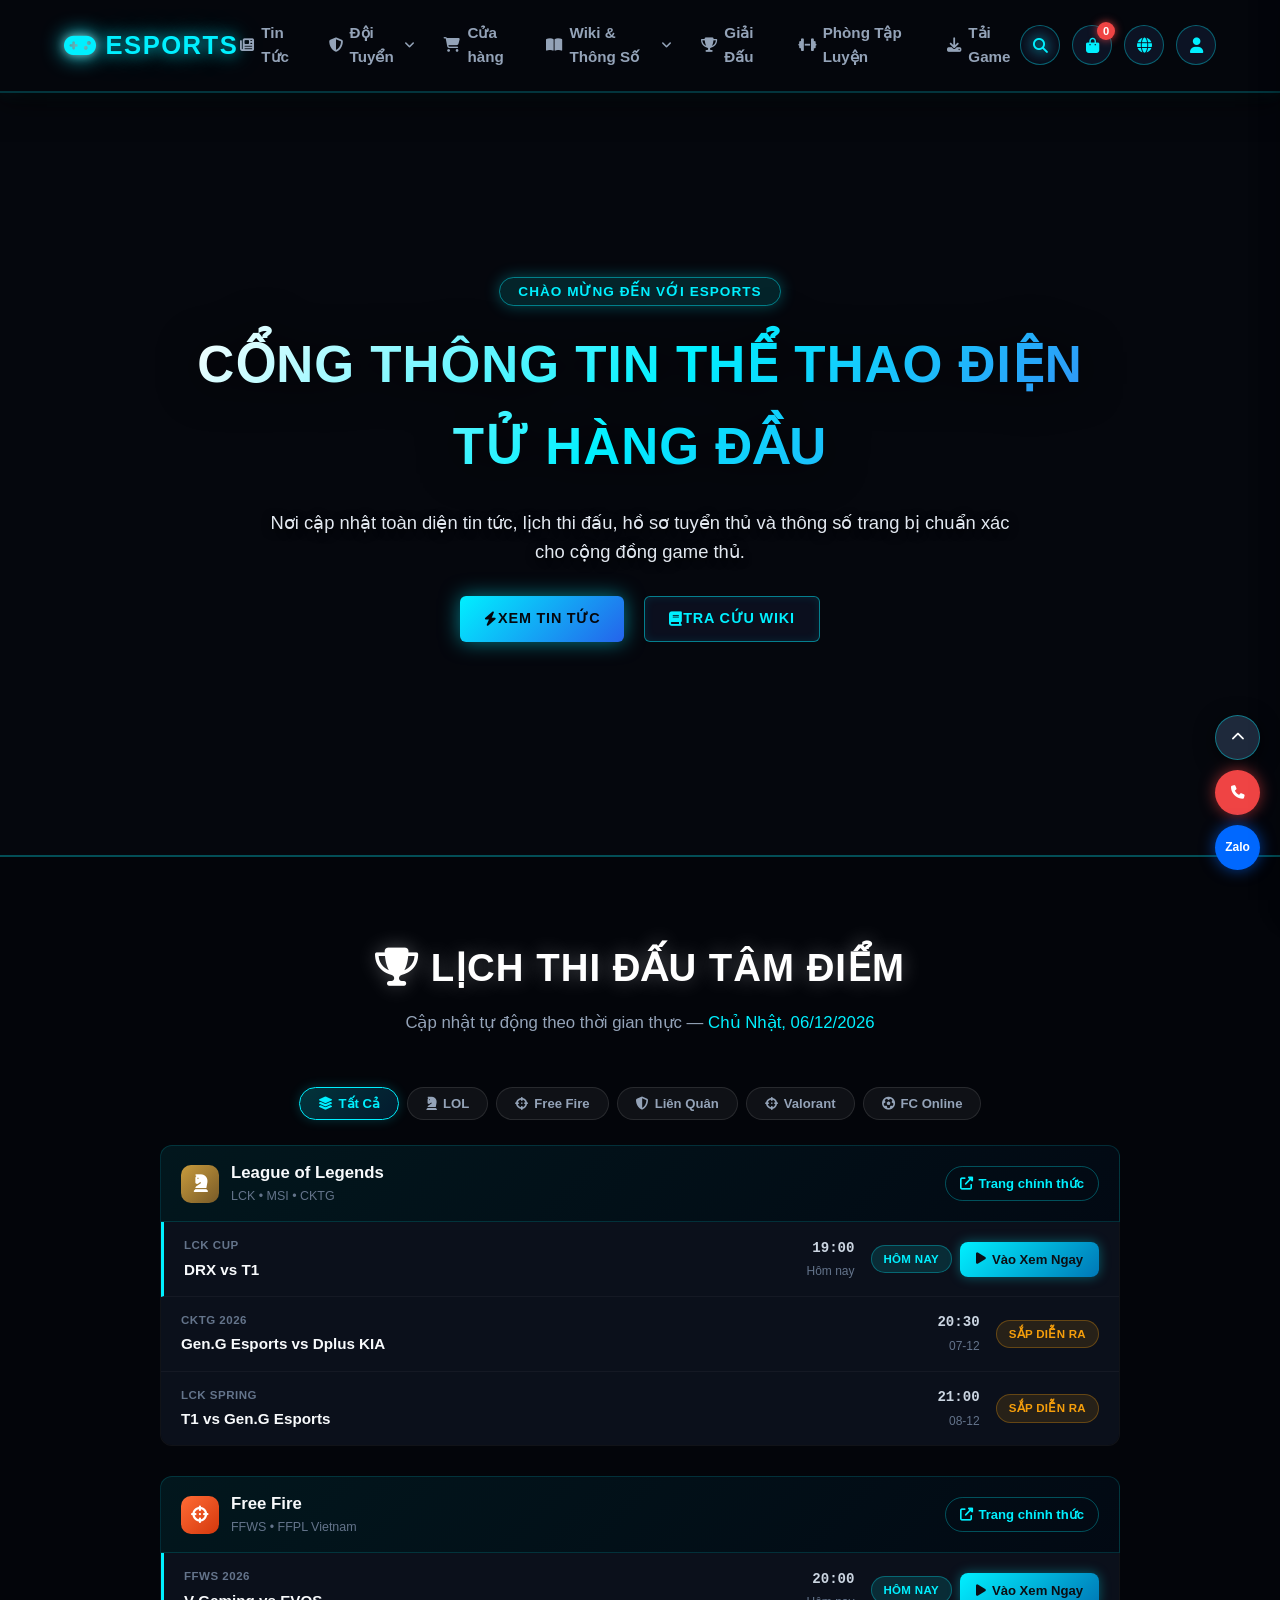
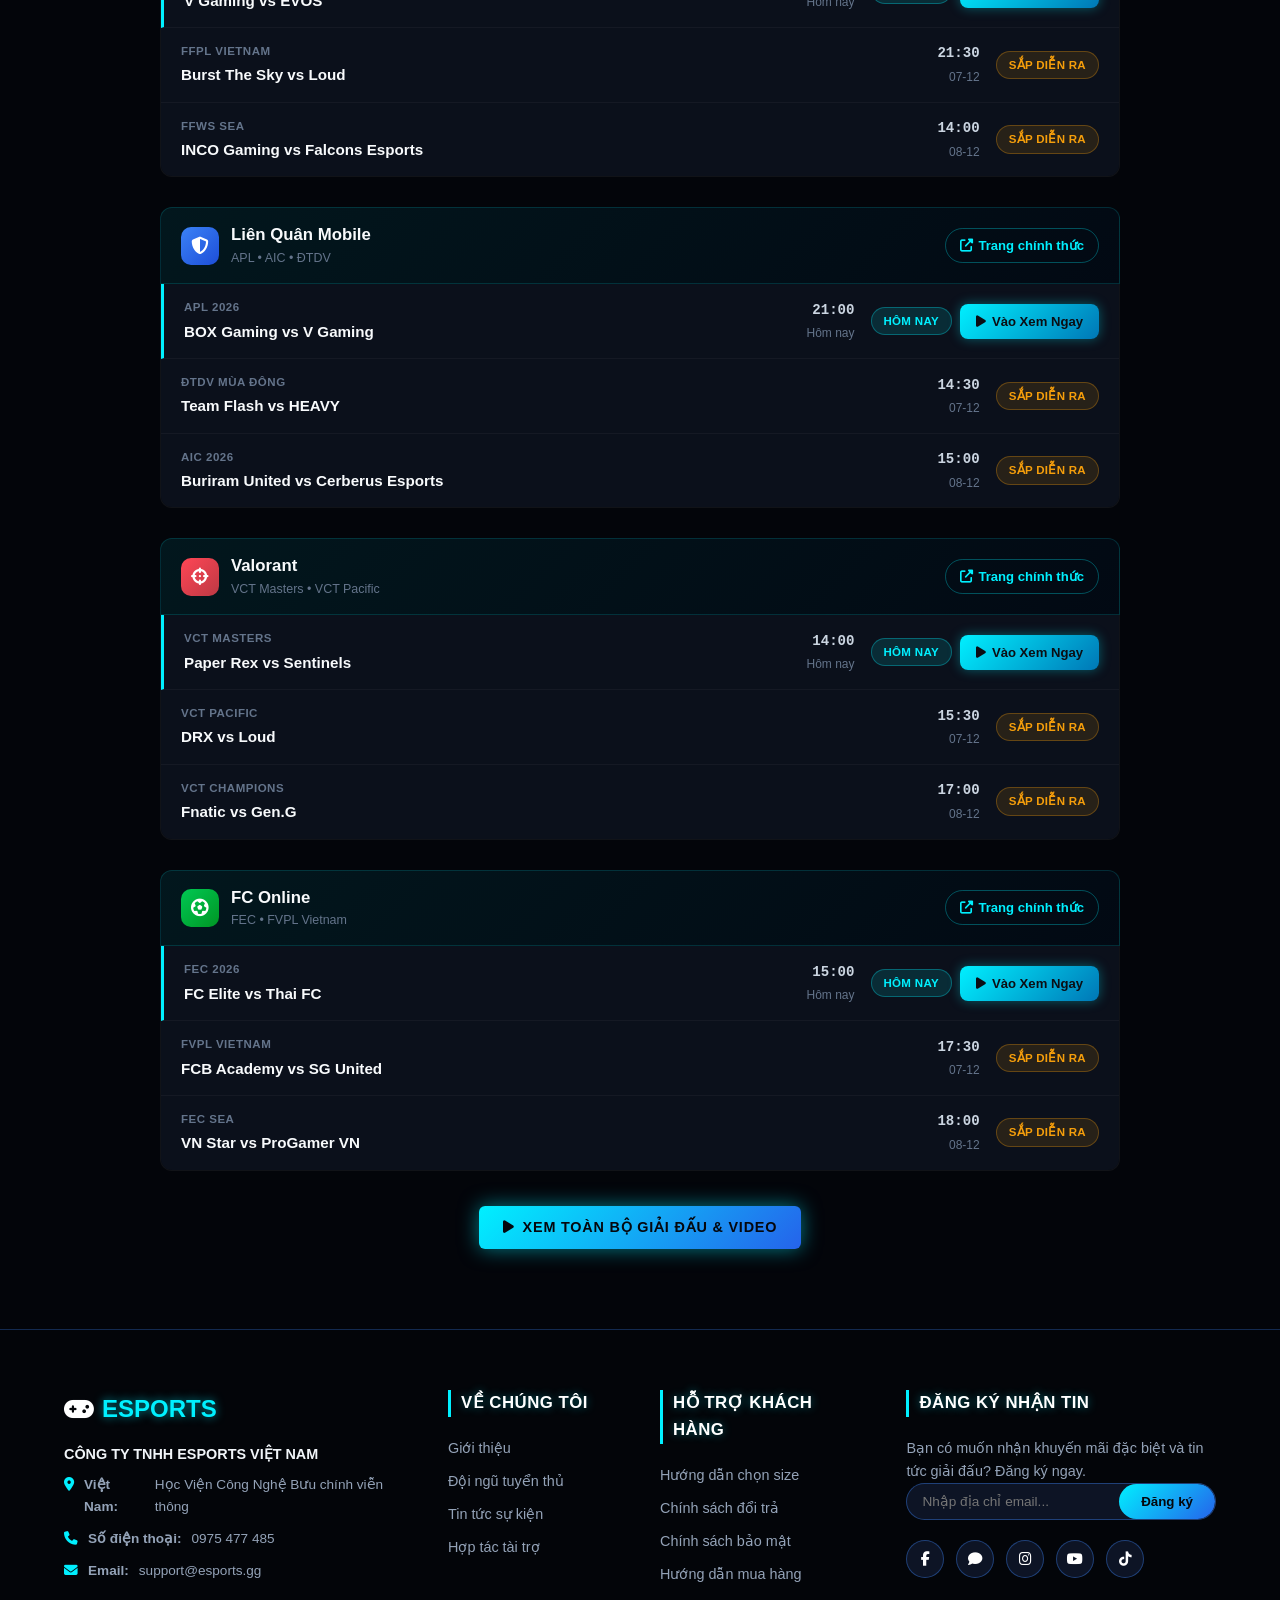
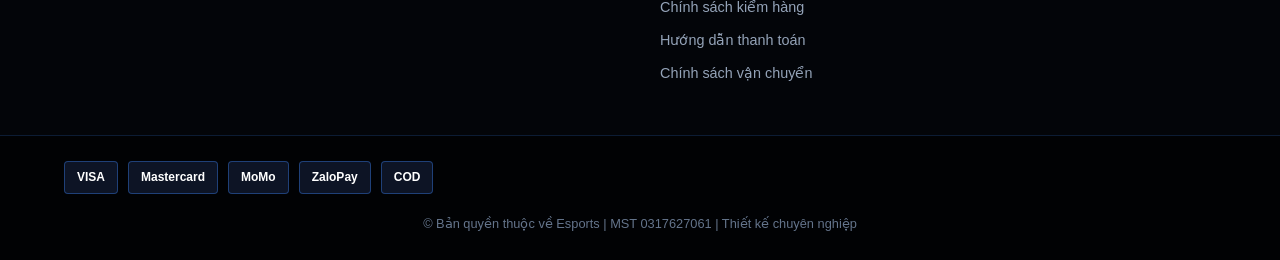
==== commit 61612670: "Add files via upload" ====
--- a/index.html
+++ b/index.html
@@ -95,11 +95,41 @@
                     <button type="button" class="lang-option" data-lang="EN">🇺🇸 English (EN)</button>
                 </div>
             </div>
-
-            <!-- 4. Tài khoản (Đăng nhập / Đăng ký) -->
-            <button type="button" class="header-action-btn account-btn" id="accountToggleBtn" title="Tài khoản" aria-label="Tài khoản">
-                <i class="fa-solid fa-user"></i>
-            </button>
+            <!-- Tài khoản User Dropdown (Phong cách Riot Games) -->
+            <div class="user-menu-wrapper" id="userMenuWrapper">
+                <button type="button" class="header-action-btn account-btn" id="accountToggleBtn" title="Tài khoản" aria-label="Tài khoản">
+                    <i class="fa-solid fa-user" id="headerUserIcon"></i>
+                    <img src="images/faker_league_of_legends_esports.png" alt="Avatar" class="header-user-avatar" id="headerUserAvatar" style="display: none;">
+                </button>
+                <div class="user-profile-dropdown" id="userProfileDropdown">
+                    <div class="up-header">
+                        <img src="images/faker_league_of_legends_esports.png" alt="Avatar" class="up-avatar" id="upAvatarImg">
+                        <div class="up-info">
+                            <span class="up-name" id="upRiotId">Tunguyen#2026</span>
+                            <span class="up-email" id="upEmail">tunguyen@esports.gg</span>
+                        </div>
+                    </div>
+                    <div class="up-wallet-bar">
+                        <div class="up-wallet-left">
+                            <span class="up-wallet-label"><i class="fa-solid fa-wallet" style="color: #10b981;"></i> Số dư ví:</span>
+                            <span class="up-wallet-val" id="upWalletBalance">500.000 đ</span>
+                        </div>
+                        <a href="account.html?tab=wallet" class="up-wallet-btn">
+                            <i class="fa-solid fa-plus-circle"></i> Nạp
+                        </a>
+                    </div>
+                    <div class="up-links">
+                        <a href="account.html?tab=riot-id"><i class="fa-solid fa-id-badge" style="color: #00f0ff;"></i> Thông Tin ID</a>
+                        <a href="account.html?tab=wallet"><i class="fa-solid fa-wallet" style="color: #10b981;"></i> Nạp Tiền & Ví Điện Tử</a>
+                        <a href="account.html?tab=charity"><i class="fa-solid fa-hand-holding-heart" style="color: #ec4899;"></i> Quyên Góp Từ Thiện</a>
+                        <a href="account.html?tab=orders"><i class="fa-solid fa-box-open" style="color: #f59e0b;"></i> Lịch Sử Đơn Hàng</a>
+                        <a href="account.html?tab=security"><i class="fa-solid fa-shield-halved" style="color: #3b82f6;"></i> Bảo Mật & 2FA</a>
+                        <button type="button" class="up-logout-btn" id="upLogoutBtn">
+                            <i class="fa-solid fa-arrow-right-from-bracket"></i> Đăng Xuất
+                        </button>
+                    </div>
+                </div>
+            </div>
 
             <!-- Nút 3 gạch khi thu nhỏ màn hình -->
             <button class="mobile-menu-btn" id="mobileMenuBtn" aria-label="Mở menu">
@@ -110,21 +140,211 @@
     <!-- NGĂN KÉO GIỎ HÀNG ĐÃ THÊM (CART DRAWER) -->
     <div class="side-overlay" id="cartOverlay"></div>
     <aside class="cart-drawer" id="cartDrawer">
-        <div class="drawer-header">
-            <h3 style="color: #00f0ff; font-size: 1.1rem; display: flex; align-items: center; gap: 8px;">
-                <i class="fa-solid fa-bag-shopping"></i> Giỏ Hàng Của Bạn
-            </h3>
-            <button type="button" class="drawer-close-btn" id="cartCloseBtn"><i class="fa-solid fa-xmark"></i></button>
-        </div>
-        <div class="cart-items-list" id="cartItemsList">
-            <p class="empty-cart-msg">Chưa có sản phẩm nào trong giỏ hàng.</p>
-        </div>
-        <div class="cart-footer">
-            <div class="cart-total-row">
-                <span>Tổng cộng:</span>
-                <strong id="cartTotalPrice">0 đ</strong>
-            </div>
-            <button type="button" class="btn btn-primary" id="checkoutBtn" style="width: 100%;">Thanh Toán Ngay</button>
+        <!-- HEADER VỚI TAB CHUYỂN ĐỔI -->
+        <div class="drawer-header cart-drawer-header">
+            <div class="cart-nav-tabs">
+                <button type="button" class="cart-tab-btn active" id="cartTabBtnCart" title="Xem giỏ hàng">
+                    <i class="fa-solid fa-bag-shopping"></i> <span>Giỏ Hàng</span>
+                    <span class="cart-tab-badge" id="cartTabBadgeCount">0</span>
+                </button>
+                <button type="button" class="cart-tab-btn" id="cartTabBtnCheckout" title="Thông tin đặt hàng">
+                    <i class="fa-solid fa-file-invoice-dollar"></i> <span>Đặt Hàng</span>
+                </button>
+            </div>
+            <button type="button" class="drawer-close-btn" id="cartCloseBtn" aria-label="Đóng"><i class="fa-solid fa-xmark"></i></button>
+        </div>
+
+        <!-- TAB 1: DANH SÁCH GIỎ HÀNG -->
+        <div class="cart-view-pane active" id="cartPaneItems">
+            <div class="cart-items-list" id="cartItemsList">
+                <p class="empty-cart-msg">Chưa có sản phẩm nào trong giỏ hàng.</p>
+            </div>
+            <div class="cart-footer">
+                <div class="cart-total-row">
+                    <span>Tổng cộng:</span>
+                    <strong id="cartTotalPrice">0 đ</strong>
+                </div>
+                <button type="button" class="btn btn-primary" id="checkoutBtn" style="width: 100%;">
+                    <span>Thanh Toán Ngay</span> <i class="fa-solid fa-arrow-right" style="margin-left: 6px;"></i>
+                </button>
+            </div>
+        </div>
+
+        <!-- TAB 2: THÔNG TIN ĐẶT HÀNG -->
+        <div class="cart-view-pane" id="cartPaneCheckout">
+            <div class="checkout-scroll-area">
+                <button type="button" class="checkout-back-btn" id="checkoutBackToCartBtn">
+                    <i class="fa-solid fa-arrow-left"></i> <span>Quay lại giỏ hàng</span>
+                </button>
+
+                <form id="orderForm" autocomplete="on" onsubmit="return false;">
+                    <!-- Họ tên & Số điện thoại -->
+                    <div class="checkout-form-group">
+                        <label for="orderRecipientName"><i class="fa-solid fa-user"></i> Họ tên người nhận <span class="req">*</span></label>
+                        <input type="text" id="orderRecipientName" class="checkout-input" placeholder="Ví dụ: Nguyễn Văn A" required>
+                    </div>
+
+                    <div class="checkout-form-group">
+                        <label for="orderPhone"><i class="fa-solid fa-phone"></i> Số điện thoại nhận hàng <span class="req">*</span></label>
+                        <input type="tel" id="orderPhone" class="checkout-input" placeholder="Ví dụ: 0912 345 678" required>
+                    </div>
+
+                    <!-- Địa chỉ nhận hàng -->
+                    <div class="checkout-form-group">
+                        <label for="orderAddress"><i class="fa-solid fa-location-dot"></i> Địa chỉ nhận hàng <span class="req">*</span></label>
+                        <textarea id="orderAddress" class="checkout-input checkout-textarea" rows="2" placeholder="Số nhà, tên đường, phường/xã, quận/huyện, tỉnh/thành..." required></textarea>
+                    </div>
+
+                    <!-- Ước tính thời gian nhận hàng -->
+                    <div class="checkout-delivery-card">
+                        <div class="delivery-card-header">
+                            <i class="fa-solid fa-clock"></i>
+                            <span>Ước tính thời gian nhận hàng</span>
+                        </div>
+                        <div class="delivery-estimate-badge">
+                            <div class="delivery-estimate-main"><i class="fa-solid fa-bolt" style="color: #00f0ff;"></i> <strong>2 - 3 ngày làm việc</strong></div>
+                            <div class="delivery-estimate-date" id="orderDeliveryDateText">Dự kiến giao: 2 - 3 ngày tới</div>
+                        </div>
+                        <div class="delivery-courier-tag">
+                            <i class="fa-solid fa-truck-fast"></i> Đơn vị vận chuyển: Esports Express (Giao hàng tận nơi)
+                        </div>
+                    </div>
+
+                    <!-- Phương thức thanh toán -->
+                    <div class="checkout-form-group">
+                        <label><i class="fa-solid fa-wallet"></i> Phương thức thanh toán <span class="req">*</span></label>
+                        <div class="payment-methods-grid">
+                            <label class="payment-method-card selected">
+                                <input type="radio" name="orderPaymentMethod" value="COD" checked>
+                                <span class="pm-radio-custom"></span>
+                                <div class="pm-details">
+                                    <div class="pm-title"><i class="fa-solid fa-hand-holding-dollar"></i> Tiền mặt khi nhận hàng (COD)</div>
+                                    <div class="pm-desc">Kiểm tra hàng trước khi thanh toán</div>
+                                </div>
+                            </label>
+                            <label class="payment-method-card" id="walletPaymentCard">
+                                <input type="radio" name="orderPaymentMethod" value="WALLET">
+                                <span class="pm-radio-custom"></span>
+                                <div class="pm-details">
+                                    <div class="pm-title"><i class="fa-solid fa-wallet" style="color: #10b981;"></i> Ví Tiền Esports (<span id="checkoutWalletBalanceLabel">500.000 đ</span>)</div>
+                                    <div class="pm-desc" id="checkoutWalletDesc">Trừ trực tiếp số dư tài khoản web</div>
+                                </div>
+                            </label>
+                            <label class="payment-method-card">
+                                <input type="radio" name="orderPaymentMethod" value="BANK">
+                                <span class="pm-radio-custom"></span>
+                                <div class="pm-details">
+                                    <div class="pm-title"><i class="fa-solid fa-qrcode"></i> Chuyển khoản VietQR / Banking</div>
+                                    <div class="pm-desc">Quét mã QR tự động 24/7</div>
+                                </div>
+                            </label>
+                            <label class="payment-method-card">
+                                <input type="radio" name="orderPaymentMethod" value="EWALLET">
+                                <span class="pm-radio-custom"></span>
+                                <div class="pm-details">
+                                    <div class="pm-title"><i class="fa-solid fa-mobile-screen-button"></i> Ví MoMo / ZaloPay</div>
+                                    <div class="pm-desc">Thanh toán tức thì bảo mật</div>
+                                </div>
+                            </label>
+                        </div>
+                    </div>
+
+                    <!-- Mã giảm giá -->
+                    <div class="checkout-form-group">
+                        <label for="orderCouponInput"><i class="fa-solid fa-ticket"></i> Mã giảm giá</label>
+                        <div class="coupon-action-box">
+                            <input type="text" id="orderCouponInput" class="checkout-input coupon-input" placeholder="Nhập mã ưu đãi...">
+                            <button type="button" class="btn-coupon-apply" id="applyCouponBtn">Áp dụng</button>
+                        </div>
+                        <div class="coupon-status-msg" id="couponStatusMsg"></div>
+                        <div class="coupon-chips">
+                            <span>Gợi ý:</span>
+                            <button type="button" class="coupon-chip-btn" data-code="ESPORTS">ESPORTS (-10%)</button>
+                            <button type="button" class="coupon-chip-btn" data-code="FREESHIP">FREESHIP</button>
+                        </div>
+                    </div>
+
+                    <!-- Bảng tóm tắt đơn hàng -->
+                    <div class="checkout-summary-card">
+                        <div class="summary-line">
+                            <span>Tạm tính (<span id="checkoutSummaryQty">0</span> món):</span>
+                            <span id="checkoutSummarySubtotal">0 đ</span>
+                        </div>
+                        <div class="summary-line">
+                            <span>Phí vận chuyển:</span>
+                            <span id="checkoutSummaryShipping" class="free-ship">Miễn phí</span>
+                        </div>
+                        <div class="summary-line discount-line" id="checkoutDiscountRow" style="display: none;">
+                            <span>Mã giảm giá (<span id="checkoutCouponTag"></span>):</span>
+                            <span id="checkoutDiscountAmount">-0 đ</span>
+                        </div>
+                        <div class="summary-line total-line">
+                            <span>Tổng thanh toán:</span>
+                            <strong id="checkoutGrandTotal">0 đ</strong>
+                        </div>
+                    </div>
+
+                    <!-- Thông báo lỗi nhập form -->
+                    <div class="checkout-error-banner" id="checkoutFormError" style="display: none;"></div>
+
+                    <!-- Nút xác nhận đặt hàng -->
+                    <button type="button" class="btn btn-primary" id="confirmOrderBtn" style="width: 100%; margin-top: 15px; padding: 12px;">
+                        <i class="fa-solid fa-circle-check" style="margin-right: 6px;"></i> Xác Nhận Đặt Hàng
+                    </button>
+                </form>
+            </div>
+        </div>
+
+        <!-- THÔNG BÁO ĐẶT HÀNG THÀNH CÔNG VỚI TỰ ĐỘNG TẮT -->
+        <div class="order-success-modal" id="orderSuccessModal">
+            <div class="order-success-content">
+                <div class="success-glow-icon">
+                    <i class="fa-solid fa-circle-check"></i>
+                </div>
+                <h4 class="success-heading">Đặt Hàng Thành Công!</h4>
+                <p class="success-subheading">Cảm ơn bạn đã tin tưởng và ủng hộ Esports Store.</p>
+                <div class="success-receipt-card">
+                    <div class="receipt-row">
+                        <span>Mã đơn hàng:</span>
+                        <strong class="receipt-order-id" id="successOrderCode">#ESP-89214</strong>
+                    </div>
+                    <div class="receipt-row">
+                        <span>Người nhận:</span>
+                        <span id="successCustomerName">Nguyễn Văn A</span>
+                    </div>
+                    <div class="receipt-row">
+                        <span>Số điện thoại:</span>
+                        <span id="successCustomerPhone">0912 345 678</span>
+                    </div>
+                    <div class="receipt-row">
+                        <span>Địa chỉ:</span>
+                        <span id="successCustomerAddress" class="text-truncate">Hà Nội</span>
+                    </div>
+                    <div class="receipt-row">
+                        <span>Thanh toán:</span>
+                        <span id="successCustomerPayment">COD (Tiền mặt)</span>
+                    </div>
+                    <div class="receipt-row total-receipt">
+                        <span>Tổng tiền:</span>
+                        <strong id="successCustomerTotal">1.800.000 đ</strong>
+                    </div>
+                    <div class="receipt-row">
+                        <span>Dự kiến giao:</span>
+                        <span style="color: #00f0ff;" id="successDeliveryEstimate">2 - 3 ngày tới</span>
+                    </div>
+                </div>
+                <div class="auto-close-container">
+                    <div class="auto-close-text">
+                        <i class="fa-solid fa-circle-notch fa-spin"></i> Tự động hoàn tất và đóng sau <span id="autoCloseCounter">3</span>s...
+                    </div>
+                    <div class="auto-close-bar-track">
+                        <div class="auto-close-bar-fill" id="autoCloseProgressBar"></div>
+                    </div>
+                </div>
+                <button type="button" class="btn btn-primary" id="dismissSuccessBtn" style="width: 100%; margin-top: 12px; padding: 10px;">
+                    Đóng ngay
+                </button>
+            </div>
         </div>
     </aside>
 
@@ -183,39 +403,22 @@
         </div>
 
         <a href="store.html"><i class="fa-solid fa-cart-shopping"></i> Cửa Hàng</a>
-<div class="dropdown">
-    <a href="wiki.html" class="dropdown-toggle">
-        <i class="fa-solid fa-book-open"></i> Wiki & Thông Số 
-        <i class="fa-solid fa-angle-down" style="font-size: 0.75rem;"></i>
-    </a>
-    <div class="dropdown-menu wiki-dropdown-menu">
-        <div class="dropdown-column">
-            <h4>Tướng & Nhân Vật</h4>
-            <a href="wiki.html?tab=lol-champ">Tướng Liên Minh (LOL)</a>
-            <a href="wiki.html?tab=lq-champ">Tướng Liên Quân Mobile</a>
-            <a href="wiki.html?tab=ff-char">Nhân Vật Free Fire</a>
-        </div>
-        <div class="dropdown-column">
-            <h4>Trang Bị & Vũ Khí</h4>
-            <a href="wiki.html?game=lol&type=equipment">Trang Bị LMHT</a>
-            <a href="wiki.html?game=lq&type=equipment">Trang Bị Liên Quân</a>
-            <a href="wiki.html?game=ff&type=equipment">Vũ Khí Free Fire</a>
-        </div>
-    </div>
-</div>
+        <a href="wiki.html"><i class="fa-solid fa-book-open"></i> Wiki & Thông Số</a>
         <a href="tournaments.html"><i class="fa-solid fa-trophy"></i> Giải Đấu</a>
         <a href="practice.html"><i class="fa-solid fa-dumbbell"></i> Phòng Tập Luyện</a>
-        <a href="downloads.html" class="drawer-cta"><i class="fa-solid fa-download"></i> Tải Game</a>
+            <a href="downloads.html" class="drawer-cta"><i class="fa-solid fa-download"></i> Tải Game</a>
     </nav>
 </aside>
 
 <!-- Hero Banner Trang Chủ với Video Nền kiểu League of Legends -->
     <section class="hero" id="heroSection">
-        <!-- Video nền tự động phát (Tải file .mp4 của bạn bỏ vào thư mục videos/ hoặc dùng link trực tuyến) -->
+        <!-- Video nền tự động phát -->
         <video class="hero-video" id="heroVideo" autoplay muted loop playsinline poster="https://images.unsplash.com/photo-1542751371-adc38448a05e?q=80&w=1920">
-            <source src="video/1118.webm" type="video/webm">
-            <!-- Link video mẫu dự phòng nếu bạn chưa tải file về máy -->
-            <source src="https://cmsassets.rgpub.io/sanity/files/dsfx7636/news/8ab3e227121c53aacab0c9b9f7a48adbc65db520.webm?accountingTag=LoL" type="video/webm">
+            <source src="video/videobackgroundfinal.mp4" type="video/mp4">
+            <source src="video/videobackgroundfinal.webm" type="video/mp4">
+            <source src="video/videobackgroundfinal.webm">
+            <!-- Link video mẫu dự phòng trực tuyến -->
+            <source src="https://cmsassets.rgpub.io/sanity/files/dsfx7636/news/8ab3e227121c53aacab0c9b9f7a48adbc65db520.webm" type="video/webm">
         </video>
 
         <!-- Lớp phủ tối mờ giúp chữ luôn sắc nét trên nền video -->
@@ -232,28 +435,29 @@
         </div>
     </section>
 
-    <!-- Tournaments Nổi Bật Ở Trang Chủ -->
-    <section class="section bg-darker">
+    <!-- Tournaments Nổi Bật Ở Trang Chủ (Cập nhật thời gian thực theo từng game) -->
+    <section class="section bg-darker" id="homeScheduleSection">
         <div class="section-title">
             <h2><i class="fa-solid fa-trophy"></i> Lịch Thi Đấu Tâm Điểm</h2>
-            <p>Các trận đấu hấp dẫn diễn ra trong tuần</p>
-        </div>
-        <div class="tournament-list">
-            <div class="tournament-item">
-                <div class="t-game">LOL - LCK Cup</div>
-                <div class="t-match">T1 vs Gen.G Esports</div>
-                <div class="t-time">17:00 - Hôm nay</div>
-                <span class="t-status live">Đang diễn ra</span>
-            </div>
-            <div class="tournament-item">
-                <div class="t-game">Valorant - VCT Pacific</div>
-                <div class="t-match">Paper Rex vs DRX</div>
-                <div class="t-time">19:30 - Hôm nay</div>
-                <span class="t-status upcoming">Sắp diễn ra</span>
-            </div>
-        </div>
+            <p>Cập nhật tự động theo thời gian thực — <span id="scheduleCurrentDate" style="color: #00f0ff;"></span></p>
+        </div>
+        
+        <!-- Bộ lọc game trên trang chủ -->
+        <div class="schedule-game-filter" id="scheduleGameFilter">
+            <button class="sgf-btn active" data-filter="all"><i class="fa-solid fa-layer-group"></i> Tất Cả</button>
+            <button class="sgf-btn" data-filter="lol"><i class="fa-solid fa-chess-knight"></i> LOL</button>
+            <button class="sgf-btn" data-filter="ff"><i class="fa-solid fa-crosshairs"></i> Free Fire</button>
+            <button class="sgf-btn" data-filter="lq"><i class="fa-solid fa-shield-halved"></i> Liên Quân</button>
+            <button class="sgf-btn" data-filter="valorant"><i class="fa-solid fa-crosshairs"></i> Valorant</button>
+            <button class="sgf-btn" data-filter="fco"><i class="fa-solid fa-futbol"></i> FC Online</button>
+        </div>
+
+        <div id="dynamicScheduleContainer" class="dynamic-schedule-container">
+            <!-- Dynamic Schedule Rendered by JS -->
+        </div>
+
         <div style="text-align: center; margin-top: 35px;">
-            <a href="tournaments.html" class="btn btn-primary"><i class="fa-solid fa-play" style="margin-right: 8px;"></i> Xem Trực Tiếp Giải Đấu</a>
+            <a href="tournaments.html" class="btn btn-primary"><i class="fa-solid fa-play" style="margin-right: 8px;"></i> Xem Toàn Bộ Giải Đấu & Video</a>
         </div>
     </section>
 
--- a/style.css
+++ b/style.css
@@ -1319,6 +1319,12 @@
     color: #00f0ff;
 }
 
+.drawer-nav > a.active {
+    background: rgba(0, 240, 255, 0.12);
+    color: #00f0ff;
+    box-shadow: inset 3px 0 0 #00f0ff;
+}
+
 .drawer-dropdown-btn .arrow {
     font-size: 0.8rem;
     transition: transform 0.25s ease;
@@ -1505,9 +1511,9 @@
 .cart-drawer {
     position: fixed;
     top: 0;
-    right: -380px;
-    width: 350px;
-    max-width: 90vw;
+    right: -460px;
+    width: 420px;
+    max-width: 95vw;
     height: 100vh;
     background: #0b0f19;
     border-left: 1px solid rgba(0, 240, 255, 0.3);
@@ -1516,12 +1522,77 @@
     padding: 20px;
     display: flex;
     flex-direction: column;
-    justify-content: space-between;
     transition: right 0.32s cubic-bezier(0.4, 0, 0.2, 1);
+    overflow: hidden;
 }
 
 .cart-drawer.open {
     right: 0;
+}
+
+/* Header Tabs */
+.cart-drawer-header {
+    display: flex;
+    align-items: center;
+    justify-content: space-between;
+    gap: 10px;
+    padding-bottom: 15px;
+    border-bottom: 1px solid rgba(255, 255, 255, 0.08);
+    flex-shrink: 0;
+}
+
+.cart-nav-tabs {
+    display: flex;
+    gap: 8px;
+    flex: 1;
+}
+
+.cart-tab-btn {
+    background: rgba(255, 255, 255, 0.04);
+    border: 1px solid rgba(255, 255, 255, 0.1);
+    color: #94a3b8;
+    border-radius: 8px;
+    padding: 7px 12px;
+    font-size: 0.88rem;
+    font-weight: 600;
+    cursor: pointer;
+    display: flex;
+    align-items: center;
+    gap: 6px;
+    transition: all 0.2s ease;
+}
+
+.cart-tab-btn:hover {
+    color: #fff;
+    border-color: rgba(0, 240, 255, 0.4);
+}
+
+.cart-tab-btn.active {
+    background: rgba(0, 240, 255, 0.12);
+    border-color: rgba(0, 240, 255, 0.6);
+    color: #00f0ff;
+    box-shadow: 0 0 12px rgba(0, 240, 255, 0.2);
+}
+
+.cart-tab-badge {
+    background: #ef4444;
+    color: #fff;
+    font-size: 0.72rem;
+    padding: 1px 6px;
+    border-radius: 999px;
+    line-height: 1.2;
+}
+
+/* Panes */
+.cart-view-pane {
+    display: none;
+    flex-direction: column;
+    flex: 1;
+    min-height: 0;
+}
+
+.cart-view-pane.active {
+    display: flex;
 }
 
 .cart-items-list {
@@ -1531,6 +1602,16 @@
     display: flex;
     flex-direction: column;
     gap: 12px;
+    padding-right: 4px;
+}
+
+.cart-items-list::-webkit-scrollbar {
+    width: 5px;
+}
+
+.cart-items-list::-webkit-scrollbar-thumb {
+    background: rgba(0, 240, 255, 0.3);
+    border-radius: 4px;
 }
 
 .empty-cart-msg {
@@ -1571,11 +1652,20 @@
     height: 28px;
     border-radius: 6px;
     cursor: pointer;
+    display: flex;
+    align-items: center;
+    justify-content: center;
+    transition: all 0.2s;
+}
+
+.cart-remove-btn:hover {
+    background: rgba(239, 68, 68, 0.3);
 }
 
 .cart-footer {
     border-top: 1px solid rgba(255, 255, 255, 0.1);
     padding-top: 15px;
+    margin-top: auto;
 }
 
 .cart-total-row {
@@ -1589,6 +1679,536 @@
 .cart-total-row strong {
     color: #00f0ff;
     font-size: 1.15rem;
+}
+
+/* Checkout Scroll Area */
+.checkout-scroll-area {
+    flex: 1;
+    overflow-y: auto;
+    padding: 14px 4px 10px 0;
+    display: flex;
+    flex-direction: column;
+    gap: 12px;
+}
+
+.checkout-scroll-area::-webkit-scrollbar {
+    width: 5px;
+}
+
+.checkout-scroll-area::-webkit-scrollbar-thumb {
+    background: rgba(0, 240, 255, 0.3);
+    border-radius: 4px;
+}
+
+.checkout-back-btn {
+    background: none;
+    border: none;
+    color: #94a3b8;
+    font-size: 0.85rem;
+    cursor: pointer;
+    display: inline-flex;
+    align-items: center;
+    gap: 6px;
+    padding: 0 0 6px 0;
+    transition: color 0.2s;
+    align-self: flex-start;
+}
+
+.checkout-back-btn:hover {
+    color: #00f0ff;
+}
+
+.checkout-form-group {
+    display: flex;
+    flex-direction: column;
+    gap: 6px;
+    margin-bottom: 10px;
+}
+
+.checkout-form-group label {
+    font-size: 0.85rem;
+    font-weight: 600;
+    color: #cbd5e1;
+    display: flex;
+    align-items: center;
+    gap: 6px;
+}
+
+.checkout-form-group label i {
+    color: #00f0ff;
+    font-size: 0.82rem;
+}
+
+.checkout-form-group label .req {
+    color: #ef4444;
+}
+
+.checkout-input {
+    background: #111827;
+    border: 1px solid rgba(255, 255, 255, 0.12);
+    border-radius: 8px;
+    padding: 9px 12px;
+    color: #f8fafc;
+    font-size: 0.88rem;
+    outline: none;
+    transition: all 0.2s ease;
+    font-family: inherit;
+    width: 100%;
+}
+
+.checkout-input:focus {
+    border-color: #00f0ff;
+    box-shadow: 0 0 10px rgba(0, 240, 255, 0.35);
+}
+
+.checkout-input.input-error {
+    border-color: #ef4444 !important;
+    background: rgba(239, 68, 68, 0.08);
+}
+
+.checkout-textarea {
+    resize: vertical;
+    min-height: 52px;
+}
+
+/* Delivery Card */
+.checkout-delivery-card {
+    background: linear-gradient(135deg, rgba(16, 185, 129, 0.08), rgba(0, 240, 255, 0.05));
+    border: 1px solid rgba(16, 185, 129, 0.3);
+    border-radius: 10px;
+    padding: 12px;
+    display: flex;
+    flex-direction: column;
+    gap: 6px;
+    margin-bottom: 10px;
+}
+
+.delivery-card-header {
+    display: flex;
+    align-items: center;
+    gap: 6px;
+    color: #10b981;
+    font-size: 0.82rem;
+    font-weight: 700;
+    text-transform: uppercase;
+    letter-spacing: 0.5px;
+}
+
+.delivery-estimate-badge {
+    display: flex;
+    flex-direction: column;
+    gap: 2px;
+}
+
+.delivery-estimate-main {
+    color: #f8fafc;
+    font-size: 0.95rem;
+    display: flex;
+    align-items: center;
+    gap: 6px;
+}
+
+.delivery-estimate-date {
+    color: #38bdf8;
+    font-size: 0.82rem;
+    font-weight: 500;
+}
+
+.delivery-courier-tag {
+    color: #94a3b8;
+    font-size: 0.75rem;
+    display: flex;
+    align-items: center;
+    gap: 6px;
+    border-top: 1px dashed rgba(255, 255, 255, 0.1);
+    padding-top: 6px;
+    margin-top: 2px;
+}
+
+/* Payment Methods */
+.payment-methods-grid {
+    display: flex;
+    flex-direction: column;
+    gap: 8px;
+}
+
+.payment-method-card {
+    display: flex;
+    align-items: center;
+    gap: 10px;
+    background: #111827;
+    border: 1px solid rgba(255, 255, 255, 0.1);
+    border-radius: 8px;
+    padding: 10px 12px;
+    cursor: pointer;
+    transition: all 0.2s ease;
+    position: relative;
+}
+
+.payment-method-card input[type="radio"] {
+    display: none;
+}
+
+.pm-radio-custom {
+    width: 18px;
+    height: 18px;
+    border-radius: 50%;
+    border: 2px solid #64748b;
+    display: flex;
+    align-items: center;
+    justify-content: center;
+    flex-shrink: 0;
+    transition: all 0.2s;
+}
+
+.payment-method-card.selected .pm-radio-custom {
+    border-color: #00f0ff;
+}
+
+.payment-method-card.selected .pm-radio-custom::after {
+    content: '';
+    width: 8px;
+    height: 8px;
+    background: #00f0ff;
+    border-radius: 50%;
+    box-shadow: 0 0 6px #00f0ff;
+}
+
+.payment-method-card:hover {
+    border-color: rgba(0, 240, 255, 0.4);
+}
+
+.payment-method-card.selected {
+    background: rgba(0, 240, 255, 0.08);
+    border-color: #00f0ff;
+    box-shadow: 0 0 12px rgba(0, 240, 255, 0.15);
+}
+
+.pm-details {
+    display: flex;
+    flex-direction: column;
+    gap: 2px;
+}
+
+.pm-title {
+    color: #f8fafc;
+    font-size: 0.88rem;
+    font-weight: 600;
+    display: flex;
+    align-items: center;
+    gap: 6px;
+}
+
+.pm-title i {
+    color: #00f0ff;
+    font-size: 0.85rem;
+}
+
+.pm-desc {
+    color: #64748b;
+    font-size: 0.75rem;
+}
+
+/* Coupon Box */
+.coupon-action-box {
+    display: flex;
+    gap: 8px;
+}
+
+.coupon-input {
+    flex: 1;
+    text-transform: uppercase;
+    letter-spacing: 0.5px;
+}
+
+.btn-coupon-apply {
+    background: linear-gradient(135deg, #00f0ff, #0284c7);
+    color: #020617;
+    border: none;
+    border-radius: 8px;
+    padding: 0 14px;
+    font-weight: 700;
+    font-size: 0.82rem;
+    cursor: pointer;
+    transition: all 0.2s;
+    white-space: nowrap;
+}
+
+.btn-coupon-apply:hover {
+    box-shadow: 0 0 12px rgba(0, 240, 255, 0.6);
+    filter: brightness(1.1);
+}
+
+.coupon-status-msg {
+    font-size: 0.78rem;
+    font-weight: 500;
+    min-height: 18px;
+    margin-top: 3px;
+}
+
+.coupon-status-msg.success {
+    color: #10b981;
+}
+
+.coupon-status-msg.error {
+    color: #ef4444;
+}
+
+.coupon-chips {
+    display: flex;
+    align-items: center;
+    gap: 6px;
+    flex-wrap: wrap;
+    font-size: 0.75rem;
+    color: #64748b;
+    margin-top: 2px;
+}
+
+.coupon-chip-btn {
+    background: rgba(255, 255, 255, 0.05);
+    border: 1px dashed rgba(0, 240, 255, 0.4);
+    color: #00f0ff;
+    border-radius: 4px;
+    padding: 2px 7px;
+    font-size: 0.72rem;
+    cursor: pointer;
+    font-weight: 600;
+    transition: all 0.2s;
+}
+
+.coupon-chip-btn:hover {
+    background: rgba(0, 240, 255, 0.15);
+    border-style: solid;
+}
+
+/* Order Summary */
+.checkout-summary-card {
+    background: #111827;
+    border: 1px solid rgba(255, 255, 255, 0.08);
+    border-radius: 8px;
+    padding: 12px;
+    display: flex;
+    flex-direction: column;
+    gap: 8px;
+    margin-top: 5px;
+    margin-bottom: 5px;
+}
+
+.summary-line {
+    display: flex;
+    justify-content: space-between;
+    align-items: center;
+    font-size: 0.85rem;
+    color: #94a3b8;
+}
+
+.summary-line.discount-line {
+    color: #10b981;
+}
+
+.summary-line .free-ship {
+    color: #10b981;
+    font-weight: 600;
+}
+
+.summary-line.total-line {
+    border-top: 1px solid rgba(255, 255, 255, 0.1);
+    padding-top: 8px;
+    font-size: 0.95rem;
+    color: #f8fafc;
+}
+
+.summary-line.total-line strong {
+    color: #00f0ff;
+    font-size: 1.15rem;
+}
+
+/* Error Banner */
+.checkout-error-banner {
+    background: rgba(239, 68, 68, 0.15);
+    border: 1px solid #ef4444;
+    color: #fca5a5;
+    border-radius: 8px;
+    padding: 8px 12px;
+    font-size: 0.82rem;
+    line-height: 1.4;
+    margin-top: 5px;
+}
+
+/* Success Modal inside Drawer */
+.order-success-modal {
+    position: absolute;
+    inset: 0;
+    background: rgba(11, 15, 25, 0.97);
+    backdrop-filter: blur(8px);
+    z-index: 50;
+    display: none;
+    align-items: center;
+    justify-content: center;
+    padding: 20px;
+}
+
+.order-success-modal.open {
+    display: flex;
+    animation: fadeInModal 0.28s ease forwards;
+}
+
+@keyframes fadeInModal {
+    from { opacity: 0; transform: scale(0.95); }
+    to { opacity: 1; transform: scale(1); }
+}
+
+.order-success-content {
+    background: #0d1322;
+    border: 1px solid rgba(0, 240, 255, 0.4);
+    box-shadow: 0 0 35px rgba(0, 240, 255, 0.25);
+    border-radius: 12px;
+    padding: 22px 18px;
+    width: 100%;
+    text-align: center;
+    display: flex;
+    flex-direction: column;
+    gap: 10px;
+}
+
+.success-glow-icon {
+    font-size: 3.2rem;
+    color: #10b981;
+    filter: drop-shadow(0 0 16px rgba(16, 185, 129, 0.7));
+    animation: bounceIcon 0.6s ease;
+}
+
+@keyframes bounceIcon {
+    0% { transform: scale(0.3); opacity: 0; }
+    60% { transform: scale(1.15); }
+    100% { transform: scale(1); opacity: 1; }
+}
+
+.success-heading {
+    color: #f8fafc;
+    font-size: 1.22rem;
+    margin: 0;
+    font-weight: 700;
+}
+
+.success-subheading {
+    color: #94a3b8;
+    font-size: 0.82rem;
+    margin: 0;
+}
+
+.success-receipt-card {
+    background: #111827;
+    border: 1px solid rgba(255, 255, 255, 0.08);
+    border-radius: 8px;
+    padding: 10px 12px;
+    display: flex;
+    flex-direction: column;
+    gap: 6px;
+    text-align: left;
+    margin: 4px 0;
+}
+
+.receipt-row {
+    display: flex;
+    justify-content: space-between;
+    align-items: center;
+    font-size: 0.82rem;
+    color: #94a3b8;
+}
+
+.receipt-row.total-receipt {
+    border-top: 1px dashed rgba(255, 255, 255, 0.12);
+    padding-top: 6px;
+    margin-top: 2px;
+    color: #f8fafc;
+    font-weight: 700;
+}
+
+.receipt-row.total-receipt strong {
+    color: #00f0ff;
+    font-size: 1rem;
+}
+
+.receipt-order-id {
+    color: #00f0ff;
+    font-family: monospace;
+    font-size: 0.9rem;
+}
+
+.text-truncate {
+    max-width: 180px;
+    white-space: nowrap;
+    overflow: hidden;
+    text-overflow: ellipsis;
+    text-align: right;
+}
+
+.auto-close-container {
+    display: flex;
+    flex-direction: column;
+    gap: 6px;
+    margin-top: 4px;
+}
+
+.auto-close-text {
+    font-size: 0.78rem;
+    color: #38bdf8;
+    display: flex;
+    align-items: center;
+    justify-content: center;
+    gap: 6px;
+}
+
+.auto-close-bar-track {
+    width: 100%;
+    height: 4px;
+    background: rgba(255, 255, 255, 0.1);
+    border-radius: 4px;
+    overflow: hidden;
+}
+
+.auto-close-bar-fill {
+    height: 100%;
+    width: 100%;
+    background: linear-gradient(90deg, #00f0ff, #10b981);
+}
+
+/* Global Toast Notification */
+.esports-toast {
+    position: fixed;
+    bottom: 25px;
+    right: 25px;
+    background: #0d1322;
+    border: 1px solid #00f0ff;
+    color: #f8fafc;
+    padding: 12px 20px;
+    border-radius: 8px;
+    box-shadow: 0 5px 25px rgba(0, 240, 255, 0.35);
+    font-size: 0.9rem;
+    font-weight: 600;
+    z-index: 9999;
+    opacity: 0;
+    transform: translateY(20px);
+    pointer-events: none;
+    transition: opacity 0.3s ease, transform 0.3s ease;
+}
+
+.esports-toast.show {
+    opacity: 1;
+    transform: translateY(0);
+}
+
+@media (max-width: 480px) {
+    .cart-drawer {
+        width: 100vw;
+        max-width: 100vw;
+        right: -100vw;
+        padding: 15px;
+    }
+    .text-truncate {
+        max-width: 130px;
+    }
 }
 
 /* Modal Đăng Nhập / Tài khoản */
@@ -2054,962 +2674,962 @@
 
 .account-manager-grid.register-only .account-panel-card:nth-child(2) {
     display: none;
-}
-
-/* ==========================================================
-   TRANG GIẢI ĐẤU - VIDEO TRỰC TIẾP (TOURNAMENTS.HTML)
-   ========================================================== */
-.tournament-video-grid {
-    display: grid;
-    grid-template-columns: repeat(auto-fit, minmax(340px, 1fr));
-    gap: 30px;
-    max-width: 1300px;
-    margin: 0 auto;
-}
-
-.tournament-video-card {
-    background: rgba(11, 18, 33, 0.85);
-    border: 1px solid rgba(59, 130, 246, 0.25);
-    border-radius: 14px;
-    overflow: hidden;
-    backdrop-filter: blur(10px);
-    transition: all 0.4s cubic-bezier(0.4, 0, 0.2, 1);
-    position: relative;
-}
-
-.tournament-video-card::before {
-    content: '';
-    position: absolute;
-    top: 0; left: 0; width: 100%; height: 3px;
-    background: linear-gradient(90deg, transparent, #00f0ff, #3b82f6, transparent);
-    opacity: 0;
-    transition: opacity 0.4s ease;
-}
-
-.tournament-video-card:hover {
-    transform: translateY(-8px) scale(1.01);
-    border-color: #00f0ff;
-    box-shadow: 0 15px 40px rgba(0, 240, 255, 0.25), inset 0 0 15px rgba(0, 240, 255, 0.08);
-}
-
-.tournament-video-card:hover::before {
-    opacity: 1;
-}
-
-/* Video iframe wrapper - giữ tỷ lệ 16:9 */
-.video-wrapper {
-    position: relative;
-    width: 100%;
-    padding-bottom: 56.25%; /* 16:9 */
-    background: #000;
-    overflow: hidden;
-}
-
-.video-wrapper iframe {
-    position: absolute;
-    top: 0;
-    left: 0;
-    width: 100%;
-    height: 100%;
-    border: none;
-}
-
-/* Thông tin dưới video */
-.video-info {
-    display: flex;
-    justify-content: space-between;
-    align-items: center;
-    padding: 14px 18px 0;
-}
-
-.video-game-tag {
-    font-size: 0.72rem;
-    font-weight: 800;
-    padding: 4px 10px;
-    border-radius: 4px;
-    letter-spacing: 0.8px;
-    text-transform: uppercase;
-}
-
-.video-game-tag.lol {
-    background: rgba(37, 99, 235, 0.25);
-    color: #60a5fa;
-    border: 1px solid rgba(37, 99, 235, 0.5);
-    box-shadow: 0 0 8px rgba(37, 99, 235, 0.3);
-}
-
-.video-game-tag.ff {
-    background: rgba(245, 158, 11, 0.2);
-    color: #fbbf24;
-    border: 1px solid rgba(245, 158, 11, 0.5);
-    box-shadow: 0 0 8px rgba(245, 158, 11, 0.3);
-}
-
-.video-game-tag.lq {
-    background: rgba(139, 92, 246, 0.2);
-    color: #a78bfa;
-    border: 1px solid rgba(139, 92, 246, 0.5);
-    box-shadow: 0 0 8px rgba(139, 92, 246, 0.3);
-}
-
-/* Trạng thái video */
-.video-status {
-    font-size: 0.72rem;
-    font-weight: 800;
-    padding: 4px 12px;
-    border-radius: 20px;
-    letter-spacing: 0.5px;
-    display: inline-flex;
-    align-items: center;
-    gap: 5px;
-}
-
-.video-status.live {
-    background: rgba(239, 68, 68, 0.2);
-    color: #ef4444;
-    border: 1px solid rgba(239, 68, 68, 0.5);
-    box-shadow: 0 0 12px rgba(239, 68, 68, 0.4);
-    animation: pulseLive 1.5s infinite;
-}
-
-.video-status.live i {
-    font-size: 0.5rem;
-    animation: pulseLive 1s infinite;
-}
-
-.video-status.upcoming {
-    background: rgba(0, 240, 255, 0.12);
-    color: #00f0ff;
-    border: 1px solid rgba(0, 240, 255, 0.4);
-    box-shadow: 0 0 10px rgba(0, 240, 255, 0.2);
-}
-
-.video-status.ended {
-    background: rgba(100, 116, 139, 0.15);
-    color: #94a3b8;
-    border: 1px solid rgba(100, 116, 139, 0.35);
-}
-
-/* Tiêu đề & mô tả video */
-.tournament-video-card h3 {
-    font-size: 1.05rem;
-    color: #f8fafc;
-    margin: 10px 18px 8px;
-    line-height: 1.4;
-}
-
-.tournament-video-card p {
-    font-size: 0.88rem;
-    color: #94a3b8;
-    margin: 0 18px 12px;
-    line-height: 1.5;
-}
-
-/* Thông tin meta dưới cùng */
-.video-meta {
-    display: flex;
-    justify-content: space-between;
-    padding: 10px 18px 16px;
-    border-top: 1px solid rgba(59, 130, 246, 0.15);
-    margin: 0 0;
-    font-size: 0.8rem;
-    color: #64748b;
-}
-
-.video-meta span {
-    display: inline-flex;
-    align-items: center;
-    gap: 5px;
-}
-
-.video-meta i {
-    color: #00f0ff;
-    font-size: 0.75rem;
-}
-
-/* Responsive cho trang giải đấu */
-@media (max-width: 768px) {
-    .tournament-video-grid {
-        grid-template-columns: 1fr;
-    }
-}
-
-/* ==========================================================
-   WIKI NÂNG CẤP - TABS CON LIÊN QUÂN, LIÊN MINH, FREE FIRE
-   ========================================================== */
-.wiki-controls-wrapper {
-    max-width: 1200px;
-    margin: 0 auto 35px;
-    display: flex;
-    flex-direction: column;
-    gap: 18px;
-}
-
-/* Thanh Tabs chính (chọn Game) */
-.wiki-game-tabs {
-    display: flex;
-    justify-content: center;
-    gap: 14px;
-    flex-wrap: wrap;
-}
-
-.wiki-game-tabs .tab-btn {
-    display: inline-flex;
-    align-items: center;
-    gap: 8px;
-    padding: 11px 24px;
-    border-radius: 25px;
-    font-size: 0.95rem;
-    font-weight: 800;
-    letter-spacing: 0.5px;
-    transition: all 0.3s ease;
-}
-
-/* Thanh Tabs phụ (Tướng / Nhân Vật / Trang Bị / Vũ Khí) */
-.wiki-subtabs {
-    display: flex;
-    justify-content: center;
-    gap: 10px;
-    flex-wrap: wrap;
-}
-
-.sub-tab-btn {
-    background: rgba(15, 23, 42, 0.85);
-    border: 1px solid rgba(59, 130, 246, 0.3);
-    color: #94a3b8;
-    padding: 8px 18px;
-    border-radius: 20px;
-    cursor: pointer;
-    font-weight: 700;
-    font-size: 0.85rem;
-    display: inline-flex;
-    align-items: center;
-    gap: 6px;
-    transition: all 0.25s ease;
-}
-
-.sub-tab-btn:hover {
-    border-color: #00f0ff;
-    color: #fff;
-    transform: translateY(-2px);
-    box-shadow: 0 4px 15px rgba(0, 240, 255, 0.2);
-}
-
-.sub-tab-btn.active {
-    background: rgba(0, 240, 255, 0.15);
-    color: #00f0ff;
-    border-color: #00f0ff;
-    box-shadow: 0 0 15px rgba(0, 240, 255, 0.4);
-}
-
-/* Thanh tìm kiếm và bộ đếm kết quả */
-.wiki-search-row {
-    display: flex;
-    justify-content: space-between;
-    align-items: center;
-    gap: 15px;
-    flex-wrap: wrap;
-    background: rgba(11, 18, 33, 0.65);
-    border: 1px solid rgba(59, 130, 246, 0.25);
-    padding: 12px 20px;
-    border-radius: 12px;
-}
-
-.wiki-search-box {
-    position: relative;
-    flex: 1;
-    min-width: 260px;
-}
-
-.wiki-search-box i {
-    position: absolute;
-    left: 14px;
-    top: 50%;
-    transform: translateY(-50%);
-    color: #00f0ff;
-    font-size: 0.9rem;
-}
-
-.wiki-search-box input {
-    width: 100%;
-    background: #05070d;
-    border: 1px solid rgba(59, 130, 246, 0.35);
-    border-radius: 8px;
-    padding: 10px 14px 10px 38px;
-    color: #fff;
-    font-size: 0.9rem;
-    outline: none;
-    transition: all 0.3s ease;
-}
-
-.wiki-search-box input:focus {
-    border-color: #00f0ff;
-    box-shadow: 0 0 12px rgba(0, 240, 255, 0.3);
-}
-
-.wiki-count-badge {
-    color: #94a3b8;
-    font-size: 0.85rem;
-    font-weight: 700;
-    display: inline-flex;
-    align-items: center;
-    gap: 6px;
-    white-space: nowrap;
-}
-
-.wiki-count-badge strong {
-    color: #00f0ff;
-    font-size: 1rem;
-}
-
-/* Badges cho từng Game trong Wiki */
-.badge-cat.lol {
-    background: rgba(37, 99, 235, 0.25);
-    color: #60a5fa;
-    border: 1px solid rgba(37, 99, 235, 0.5);
-    box-shadow: 0 0 8px rgba(37, 99, 235, 0.3);
-}
-
-.badge-cat.lq {
-    background: rgba(139, 92, 246, 0.25);
-    color: #c084fc;
-    border: 1px solid rgba(139, 92, 246, 0.5);
-    box-shadow: 0 0 8px rgba(139, 92, 246, 0.3);
-}
-
-.badge-cat.ff {
-    background: rgba(245, 158, 11, 0.25);
-    color: #fbbf24;
-    border: 1px solid rgba(245, 158, 11, 0.5);
-    box-shadow: 0 0 8px rgba(245, 158, 11, 0.3);
-}
-
-/* Badge phân loại (Tướng / Nhân Vật / Trang Bị / Vũ Khí) */
-.badge-type {
-    font-size: 0.68rem;
-    padding: 3px 8px;
-    border-radius: 4px;
-    font-weight: 800;
-    letter-spacing: 0.5px;
-    text-transform: uppercase;
-}
-
-.badge-type.champ {
-    background: rgba(16, 185, 129, 0.2);
-    color: #34d399;
-    border: 1px solid rgba(16, 185, 129, 0.45);
-}
-
-.badge-type.item {
-    background: rgba(56, 189, 248, 0.2);
-    color: #38bdf8;
-    border: 1px solid rgba(56, 189, 248, 0.45);
-}
-
-.badge-type.weapon {
-    background: rgba(239, 68, 68, 0.2);
-    color: #f87171;
-    border: 1px solid rgba(239, 68, 68, 0.45);
-}
-
-/* Thẻ Wiki chi tiết */
-.wiki-card {
-    display: flex;
-    flex-direction: column;
-    justify-content: space-between;
-    padding: 22px;
-}
-
-.wiki-card-top {
-    display: flex;
-    align-items: center;
-    gap: 12px;
-    margin-bottom: 12px;
-}
-
-.wiki-card-avatar {
-    width: 44px;
-    height: 44px;
-    border-radius: 10px;
-    background: rgba(15, 23, 42, 0.9);
-    border: 1px solid rgba(0, 240, 255, 0.35);
-    display: flex;
-    align-items: center;
-    justify-content: center;
-    font-size: 1.25rem;
-    color: #00f0ff;
-    flex-shrink: 0;
-    box-shadow: 0 0 10px rgba(0, 240, 255, 0.15);
-}
-
-.wiki-card.game-lol .wiki-card-avatar { border-color: #3b82f6; color: #60a5fa; box-shadow: 0 0 10px rgba(59, 130, 246, 0.25); }
-.wiki-card.game-lq .wiki-card-avatar { border-color: #8b5cf6; color: #c084fc; box-shadow: 0 0 10px rgba(139, 92, 246, 0.25); }
-.wiki-card.game-ff .wiki-card-avatar { border-color: #f59e0b; color: #fbbf24; box-shadow: 0 0 10px rgba(245, 158, 11, 0.25); }
-
-.wiki-title-group {
-    flex: 1;
-}
-
-.wiki-title-group h4 {
-    font-size: 1.12rem;
-    color: #fff;
-    margin-bottom: 2px;
-}
-
-.wiki-subtitle {
-    font-size: 0.78rem;
-    color: #94a3b8;
-}
-
-.wiki-card-badges {
-    display: flex;
-    gap: 6px;
-    margin-bottom: 14px;
-    flex-wrap: wrap;
-}
-
-/* Khung hiển thị Kỹ năng / Nội tại đặc biệt */
-.wiki-passive-box {
-    background: rgba(5, 7, 13, 0.75);
-    border-left: 3px solid #00f0ff;
-    border-radius: 0 6px 6px 0;
-    padding: 8px 12px;
-    margin-top: 14px;
-    font-size: 0.82rem;
-    line-height: 1.45;
-    color: #cbd5e1;
-}
-
-.wiki-card.game-lol .wiki-passive-box { border-left-color: #3b82f6; }
-.wiki-card.game-lq .wiki-passive-box { border-left-color: #8b5cf6; }
-.wiki-card.game-ff .wiki-passive-box { border-left-color: #f59e0b; }
-
-.wiki-passive-box strong {
-    color: #f1f5f9;
-    display: block;
-    margin-bottom: 2px;
-    font-size: 0.84rem;
-}
-
-/* Trạng thái không tìm thấy */
-.wiki-empty-msg {
-    grid-column: 1 / -1;
-    text-align: center;
-    padding: 50px 20px;
-    color: #94a3b8;
-    background: rgba(11, 18, 33, 0.6);
-    border: 1px dashed rgba(59, 130, 246, 0.3);
-    border-radius: 12px;
-}
-
-.wiki-empty-msg i {
-    font-size: 2.5rem;
-    color: #ef4444;
-    margin-bottom: 14px;
-    display: block;
-}
-
-.wiki-empty-msg h3 {
-    color: #fff;
-    margin-bottom: 8px;
-    font-size: 1.25rem;
-}
-
-/* ==========================================================
-   CỬA SỔ CHI TIẾT TƯỚNG PHONG CÁCH LEAGUE OF LEGENDS (CHAMPION SPOTLIGHT MODAL)
-   ========================================================== */
-.wiki-card.clickable {
-    cursor: pointer;
-    padding: 0;
-    overflow: hidden;
-    transition: all 0.35s cubic-bezier(0.4, 0, 0.2, 1);
-}
-
-.wiki-card.clickable:hover {
-    transform: translateY(-8px) scale(1.02);
-    box-shadow: 0 15px 35px rgba(0, 240, 255, 0.25), inset 0 0 15px rgba(0, 240, 255, 0.1);
-}
-
-.wiki-card.clickable.game-lol:hover { border-color: #3b82f6; box-shadow: 0 15px 35px rgba(59, 130, 246, 0.35); }
-.wiki-card.clickable.game-lq:hover { border-color: #a855f7; box-shadow: 0 15px 35px rgba(168, 85, 247, 0.35); }
-.wiki-card.clickable.game-ff:hover { border-color: #f59e0b; box-shadow: 0 15px 35px rgba(245, 158, 11, 0.35); }
-
-/* Khung ảnh đại diện thẻ */
-.wiki-card-banner {
-    position: relative;
-    width: 100%;
-    height: 190px;
-    background: #020408;
-    overflow: hidden;
-}
-
-.wiki-card-img {
-    width: 100%;
-    height: 100%;
-    object-fit: cover;
-    object-position: center 20%;
-    transition: transform 0.5s cubic-bezier(0.4, 0, 0.2, 1);
-}
-
-.wiki-card.clickable:hover .wiki-card-img {
-    transform: scale(1.08);
-}
-
-.wiki-card-banner-overlay {
-    position: absolute;
-    inset: 0;
-    background: linear-gradient(180deg, rgba(5, 7, 13, 0) 30%, rgba(11, 18, 33, 0.95) 100%);
-    pointer-events: none;
-}
-
-.wiki-card-overlay-btn {
-    position: absolute;
-    bottom: 12px;
-    right: 12px;
-    background: rgba(5, 7, 13, 0.85);
-    border: 1px solid #00f0ff;
-    color: #00f0ff;
-    font-size: 0.75rem;
-    font-weight: 800;
-    padding: 5px 12px;
-    border-radius: 20px;
-    display: inline-flex;
-    align-items: center;
-    gap: 6px;
-    backdrop-filter: blur(6px);
-    opacity: 0;
-    transform: translateY(8px);
-    transition: all 0.25s ease;
-    box-shadow: 0 0 12px rgba(0, 240, 255, 0.4);
-}
-
-.wiki-card.clickable:hover .wiki-card-overlay-btn {
-    opacity: 1;
-    transform: translateY(0);
-}
-
-/* Phần nội dung trong thẻ */
-.wiki-card-inner {
-    padding: 18px 20px 20px;
-}
-
-.wiki-card-footer-action {
-    margin-top: 15px;
-    padding-top: 12px;
-    border-top: 1px solid rgba(59, 130, 246, 0.2);
-    display: flex;
-    justify-content: space-between;
-    align-items: center;
-    color: #00f0ff;
-    font-size: 0.82rem;
-    font-weight: 700;
-}
-
-.wiki-card-footer-action i {
-    transition: transform 0.25s ease;
-}
-
-.wiki-card.clickable:hover .wiki-card-footer-action i {
-    transform: translateX(4px);
-}
-
-/* ================== MODAL LỚP PHỦ & CỬA SỔ SPOTLIGHT ================== */
-.wiki-modal-overlay {
-    position: fixed;
-    inset: 0;
-    background: rgba(3, 6, 15, 0.88);
-    backdrop-filter: blur(10px);
-    z-index: 2500;
-    display: none;
-    align-items: center;
-    justify-content: center;
-    padding: 20px;
-    opacity: 0;
-    transition: opacity 0.3s cubic-bezier(0.4, 0, 0.2, 1);
-}
-
-.wiki-modal-overlay.open {
-    display: flex;
-    opacity: 1;
-}
-
-.wiki-detail-modal {
-    position: relative;
-    width: 100%;
-    max-width: 860px;
-    max-height: 92vh;
-    overflow-y: auto;
-    background: #0b0f19;
-    border: 1px solid rgba(0, 240, 255, 0.4);
-    border-radius: 16px;
-    box-shadow: 0 25px 60px rgba(0, 0, 0, 0.95), 0 0 35px rgba(0, 240, 255, 0.25);
-    transform: scale(0.95);
-    transition: transform 0.3s cubic-bezier(0.4, 0, 0.2, 1);
-}
-
-.wiki-modal-overlay.open .wiki-detail-modal {
-    transform: scale(1);
-}
-
-/* Nút đóng modal */
-.wiki-modal-close {
-    position: absolute;
-    top: 16px;
-    right: 16px;
-    width: 40px;
-    height: 40px;
-    border-radius: 50%;
-    background: rgba(11, 15, 25, 0.85);
-    border: 1px solid rgba(0, 240, 255, 0.45);
-    color: #e2e8f0;
-    font-size: 1.2rem;
-    cursor: pointer;
-    display: flex;
-    align-items: center;
-    justify-content: center;
-    z-index: 20;
-    transition: all 0.25s ease;
-    box-shadow: 0 4px 15px rgba(0, 0, 0, 0.6);
-}
-
-.wiki-modal-close:hover {
-    background: #00f0ff;
-    color: #05070d;
-    box-shadow: 0 0 15px #00f0ff;
-    transform: rotate(90deg);
-}
-
-/* Header Banner điện ảnh của Modal */
-.wiki-modal-hero {
-    position: relative;
-    height: 280px;
-    display: flex;
-    align-items: flex-end;
-    padding: 30px;
-    overflow: hidden;
-    border-bottom: 2px solid rgba(0, 240, 255, 0.3);
-}
-
-.wiki-modal-hero-bg {
-    position: absolute;
-    inset: 0;
-    background-size: cover;
-    background-position: center 25%;
-    filter: brightness(0.75);
-    transform: scale(1.02);
-    transition: transform 0.5s ease;
-}
-
-.wiki-modal-hero-overlay {
-    position: absolute;
-    inset: 0;
-    background: linear-gradient(180deg, rgba(11, 15, 25, 0.1) 0%, rgba(11, 15, 25, 0.7) 60%, #0b0f19 100%);
-    pointer-events: none;
-}
-
-.wiki-modal-hero-content {
-    position: relative;
-    z-index: 10;
-    max-width: 650px;
-}
-
-.wiki-modal-tags {
-    display: flex;
-    gap: 8px;
-    margin-bottom: 10px;
-    flex-wrap: wrap;
-}
-
-.wiki-modal-hero-content h2 {
-    font-size: 2.4rem;
-    color: #ffffff;
-    font-weight: 900;
-    text-transform: uppercase;
-    letter-spacing: 1px;
-    text-shadow: 0 0 20px rgba(0, 240, 255, 0.6), 0 4px 15px rgba(0, 0, 0, 0.9);
-    line-height: 1.1;
-    margin-bottom: 4px;
-}
-
-.wiki-modal-subtitle {
-    font-size: 1.05rem;
-    color: #00f0ff;
-    font-weight: 700;
-    display: block;
-    margin-bottom: 8px;
-    text-shadow: 0 0 10px rgba(0, 240, 255, 0.4);
-}
-
-.wiki-modal-role {
-    font-size: 0.9rem;
-    color: #cbd5e1;
-    display: inline-flex;
-    align-items: center;
-    gap: 8px;
-    background: rgba(15, 23, 42, 0.85);
-    padding: 4px 12px;
-    border-radius: 20px;
-    border: 1px solid rgba(59, 130, 246, 0.4);
-}
-
-/* Thân nội dung Modal */
-.wiki-modal-body {
-    padding: 28px 32px 35px;
-    display: flex;
-    flex-direction: column;
-    gap: 26px;
-}
-
-.wiki-modal-section {
-    background: rgba(15, 23, 42, 0.6);
-    border: 1px solid rgba(59, 130, 246, 0.25);
-    border-radius: 12px;
-    padding: 20px 24px;
-}
-
-.wiki-modal-section h3 {
-    font-size: 1.1rem;
-    color: #00f0ff;
-    text-transform: uppercase;
-    letter-spacing: 0.5px;
-    margin-bottom: 14px;
-    display: flex;
-    align-items: center;
-    gap: 10px;
-    border-bottom: 1px solid rgba(59, 130, 246, 0.2);
-    padding-bottom: 8px;
-}
-
-.wiki-modal-lore-text {
-    font-size: 0.95rem;
-    line-height: 1.7;
-    color: #cbd5e1;
-}
-
-/* Thanh đo chỉ số năng lực chiến đấu */
-.wiki-stats-bars-grid {
-    display: grid;
-    grid-template-columns: 1fr 1fr;
-    gap: 14px 28px;
-}
-
-.stat-bar-row {
-    display: flex;
-    align-items: center;
-    gap: 12px;
-}
-
-.stat-bar-label {
-    width: 105px;
-    font-size: 0.85rem;
-    font-weight: 700;
-    color: #94a3b8;
-    display: flex;
-    align-items: center;
-    gap: 6px;
-}
-
-.stat-bar-track {
-    flex: 1;
-    height: 9px;
-    background: #05070d;
-    border: 1px solid rgba(59, 130, 246, 0.35);
-    border-radius: 6px;
-    overflow: hidden;
-}
-
-.stat-bar-fill {
-    height: 100%;
-    background: linear-gradient(90deg, #00f0ff, #2563eb);
-    box-shadow: 0 0 10px rgba(0, 240, 255, 0.5);
-    border-radius: 6px;
-    transition: width 0.7s cubic-bezier(0.4, 0, 0.2, 1);
-}
-
-.stat-bar-val {
-    width: 40px;
-    text-align: right;
-    font-size: 0.85rem;
-    font-weight: 800;
-    color: #00f0ff;
-}
-
-/* Danh sách chiêu thức (Abilities) */
-.wiki-abilities-list {
-    display: flex;
-    flex-direction: column;
-    gap: 12px;
-}
-
-.wiki-ability-card {
-    background: rgba(11, 15, 25, 0.85);
-    border: 1px solid rgba(59, 130, 246, 0.25);
-    border-radius: 10px;
-    padding: 14px 16px;
-    display: flex;
-    gap: 16px;
-    align-items: flex-start;
-    transition: all 0.25s ease;
-}
-
-.wiki-ability-card:hover {
-    border-color: #00f0ff;
-    background: rgba(0, 240, 255, 0.05);
-    transform: translateX(4px);
-    box-shadow: 0 4px 15px rgba(0, 240, 255, 0.15);
-}
-
-.ability-key-badge {
-    width: 40px;
-    height: 40px;
-    border-radius: 8px;
-    background: linear-gradient(135deg, #00f0ff, #2563eb);
-    color: #05070d;
-    font-weight: 900;
-    font-size: 1rem;
-    display: flex;
-    align-items: center;
-    justify-content: center;
-    flex-shrink: 0;
-    box-shadow: 0 0 12px rgba(0, 240, 255, 0.4);
-}
-
-.ability-details h5 {
-    color: #f8fafc;
-    font-size: 0.98rem;
-    margin-bottom: 4px;
-    display: flex;
-    align-items: center;
-    gap: 8px;
-}
-
-.ability-details p {
-    color: #94a3b8;
-    font-size: 0.88rem;
-    line-height: 1.5;
-}
-
-/* Mẹo chơi & Lối chơi cao thủ */
-.wiki-modal-tips-box {
-    border-left: 4px solid #00f0ff;
-    background: rgba(0, 240, 255, 0.05);
-}
-
-.wiki-modal-tips-box p {
-    font-size: 0.92rem;
-    color: #e2e8f0;
-    line-height: 1.6;
-}
-
-@media (max-width: 768px) {
-    .wiki-stats-bars-grid {
-        grid-template-columns: 1fr;
-    }
-    .wiki-modal-hero {
-        height: 230px;
-        padding: 20px;
-    }
-    .wiki-modal-hero-content h2 {
-        font-size: 1.8rem;
-    }
-    .wiki-modal-body {
-        padding: 20px;
-    }
-}
-
-/* ==========================================================
-   LIÊN KẾT NGUỒN CHÍNH THỨC GARENA (LIÊN QUÂN, FREE FIRE) & RIOT
-   ========================================================== */
-.wiki-official-sources-bar {
-    display: flex;
-    justify-content: center;
-    gap: 12px;
-    flex-wrap: wrap;
-    margin-top: -6px;
-    margin-bottom: 10px;
-}
-
-.official-source-pill {
-    font-size: 0.8rem;
-    font-weight: 700;
-    padding: 7px 16px;
-    border-radius: 20px;
-    display: inline-flex;
-    align-items: center;
-    gap: 8px;
-    background: rgba(15, 23, 42, 0.85);
-    border: 1px solid rgba(59, 130, 246, 0.3);
-    color: #cbd5e1;
-    transition: all 0.25s ease;
-    text-decoration: none;
-}
-
-.official-source-pill:hover {
-    transform: translateY(-2px);
-    color: #fff;
-}
-
-.official-source-pill.lol:hover { border-color: #3b82f6; box-shadow: 0 0 14px rgba(59, 130, 246, 0.5); color: #60a5fa; }
-.official-source-pill.lq:hover { border-color: #a855f7; box-shadow: 0 0 14px rgba(168, 85, 247, 0.5); color: #c084fc; }
-.official-source-pill.ff:hover { border-color: #f59e0b; box-shadow: 0 0 14px rgba(245, 158, 11, 0.5); color: #fbbf24; }
-
-.official-source-pill i:last-child {
-    font-size: 0.72rem;
-    opacity: 0.75;
-}
-
-/* Nút liên kết chính thức trong Spotlight Modal */
-.wiki-modal-actions {
-    display: flex;
-    gap: 12px;
-    margin-top: 12px;
-    flex-wrap: wrap;
-}
-
-.wiki-modal-official-btn {
-    display: inline-flex;
-    align-items: center;
-    gap: 8px;
-    padding: 11px 22px;
-    font-size: 0.88rem;
-    font-weight: 800;
-    border-radius: 8px;
-    text-decoration: none;
-    transition: all 0.25s ease;
-}
-
-.wiki-modal-official-btn.lol {
-    background: rgba(37, 99, 235, 0.18);
-    border: 1px solid rgba(37, 99, 235, 0.55);
-    color: #60a5fa;
-}
-.wiki-modal-official-btn.lol:hover {
-    background: #2563eb;
-    color: #fff;
-    box-shadow: 0 0 18px rgba(37, 99, 235, 0.6);
-}
-
-.wiki-modal-official-btn.lq {
-    background: rgba(139, 92, 246, 0.18);
-    border: 1px solid rgba(139, 92, 246, 0.55);
-    color: #c084fc;
-}
-.wiki-modal-official-btn.lq:hover {
-    background: #8b5cf6;
-    color: #fff;
-    box-shadow: 0 0 18px rgba(139, 92, 246, 0.6);
-}
-
-.wiki-modal-official-btn.ff {
-    background: rgba(245, 158, 11, 0.18);
-    border: 1px solid rgba(245, 158, 11, 0.55);
-    color: #fbbf24;
-}
-.wiki-modal-official-btn.ff:hover {
-    background: #d97706;
-    color: #fff;
-    box-shadow: 0 0 18px rgba(245, 158, 11, 0.6);
-}
+}
+
+/* ==========================================================
+   TRANG GIẢI ĐẤU - VIDEO TRỰC TIẾP (TOURNAMENTS.HTML)
+   ========================================================== */
+.tournament-video-grid {
+    display: grid;
+    grid-template-columns: repeat(auto-fit, minmax(340px, 1fr));
+    gap: 30px;
+    max-width: 1300px;
+    margin: 0 auto;
+}
+
+.tournament-video-card {
+    background: rgba(11, 18, 33, 0.85);
+    border: 1px solid rgba(59, 130, 246, 0.25);
+    border-radius: 14px;
+    overflow: hidden;
+    backdrop-filter: blur(10px);
+    transition: all 0.4s cubic-bezier(0.4, 0, 0.2, 1);
+    position: relative;
+}
+
+.tournament-video-card::before {
+    content: '';
+    position: absolute;
+    top: 0; left: 0; width: 100%; height: 3px;
+    background: linear-gradient(90deg, transparent, #00f0ff, #3b82f6, transparent);
+    opacity: 0;
+    transition: opacity 0.4s ease;
+}
+
+.tournament-video-card:hover {
+    transform: translateY(-8px) scale(1.01);
+    border-color: #00f0ff;
+    box-shadow: 0 15px 40px rgba(0, 240, 255, 0.25), inset 0 0 15px rgba(0, 240, 255, 0.08);
+}
+
+.tournament-video-card:hover::before {
+    opacity: 1;
+}
+
+/* Video iframe wrapper - giữ tỷ lệ 16:9 */
+.video-wrapper {
+    position: relative;
+    width: 100%;
+    padding-bottom: 56.25%; /* 16:9 */
+    background: #000;
+    overflow: hidden;
+}
+
+.video-wrapper iframe {
+    position: absolute;
+    top: 0;
+    left: 0;
+    width: 100%;
+    height: 100%;
+    border: none;
+}
+
+/* Thông tin dưới video */
+.video-info {
+    display: flex;
+    justify-content: space-between;
+    align-items: center;
+    padding: 14px 18px 0;
+}
+
+.video-game-tag {
+    font-size: 0.72rem;
+    font-weight: 800;
+    padding: 4px 10px;
+    border-radius: 4px;
+    letter-spacing: 0.8px;
+    text-transform: uppercase;
+}
+
+.video-game-tag.lol {
+    background: rgba(37, 99, 235, 0.25);
+    color: #60a5fa;
+    border: 1px solid rgba(37, 99, 235, 0.5);
+    box-shadow: 0 0 8px rgba(37, 99, 235, 0.3);
+}
+
+.video-game-tag.ff {
+    background: rgba(245, 158, 11, 0.2);
+    color: #fbbf24;
+    border: 1px solid rgba(245, 158, 11, 0.5);
+    box-shadow: 0 0 8px rgba(245, 158, 11, 0.3);
+}
+
+.video-game-tag.lq {
+    background: rgba(139, 92, 246, 0.2);
+    color: #a78bfa;
+    border: 1px solid rgba(139, 92, 246, 0.5);
+    box-shadow: 0 0 8px rgba(139, 92, 246, 0.3);
+}
+
+/* Trạng thái video */
+.video-status {
+    font-size: 0.72rem;
+    font-weight: 800;
+    padding: 4px 12px;
+    border-radius: 20px;
+    letter-spacing: 0.5px;
+    display: inline-flex;
+    align-items: center;
+    gap: 5px;
+}
+
+.video-status.live {
+    background: rgba(239, 68, 68, 0.2);
+    color: #ef4444;
+    border: 1px solid rgba(239, 68, 68, 0.5);
+    box-shadow: 0 0 12px rgba(239, 68, 68, 0.4);
+    animation: pulseLive 1.5s infinite;
+}
+
+.video-status.live i {
+    font-size: 0.5rem;
+    animation: pulseLive 1s infinite;
+}
+
+.video-status.upcoming {
+    background: rgba(0, 240, 255, 0.12);
+    color: #00f0ff;
+    border: 1px solid rgba(0, 240, 255, 0.4);
+    box-shadow: 0 0 10px rgba(0, 240, 255, 0.2);
+}
+
+.video-status.ended {
+    background: rgba(100, 116, 139, 0.15);
+    color: #94a3b8;
+    border: 1px solid rgba(100, 116, 139, 0.35);
+}
+
+/* Tiêu đề & mô tả video */
+.tournament-video-card h3 {
+    font-size: 1.05rem;
+    color: #f8fafc;
+    margin: 10px 18px 8px;
+    line-height: 1.4;
+}
+
+.tournament-video-card p {
+    font-size: 0.88rem;
+    color: #94a3b8;
+    margin: 0 18px 12px;
+    line-height: 1.5;
+}
+
+/* Thông tin meta dưới cùng */
+.video-meta {
+    display: flex;
+    justify-content: space-between;
+    padding: 10px 18px 16px;
+    border-top: 1px solid rgba(59, 130, 246, 0.15);
+    margin: 0 0;
+    font-size: 0.8rem;
+    color: #64748b;
+}
+
+.video-meta span {
+    display: inline-flex;
+    align-items: center;
+    gap: 5px;
+}
+
+.video-meta i {
+    color: #00f0ff;
+    font-size: 0.75rem;
+}
+
+/* Responsive cho trang giải đấu */
+@media (max-width: 768px) {
+    .tournament-video-grid {
+        grid-template-columns: 1fr;
+    }
+}
+
+/* ==========================================================
+   WIKI NÂNG CẤP - TABS CON LIÊN QUÂN, LIÊN MINH, FREE FIRE
+   ========================================================== */
+.wiki-controls-wrapper {
+    max-width: 1200px;
+    margin: 0 auto 35px;
+    display: flex;
+    flex-direction: column;
+    gap: 18px;
+}
+
+/* Thanh Tabs chính (chọn Game) */
+.wiki-game-tabs {
+    display: flex;
+    justify-content: center;
+    gap: 14px;
+    flex-wrap: wrap;
+}
+
+.wiki-game-tabs .tab-btn {
+    display: inline-flex;
+    align-items: center;
+    gap: 8px;
+    padding: 11px 24px;
+    border-radius: 25px;
+    font-size: 0.95rem;
+    font-weight: 800;
+    letter-spacing: 0.5px;
+    transition: all 0.3s ease;
+}
+
+/* Thanh Tabs phụ (Tướng / Nhân Vật / Trang Bị / Vũ Khí) */
+.wiki-subtabs {
+    display: flex;
+    justify-content: center;
+    gap: 10px;
+    flex-wrap: wrap;
+}
+
+.sub-tab-btn {
+    background: rgba(15, 23, 42, 0.85);
+    border: 1px solid rgba(59, 130, 246, 0.3);
+    color: #94a3b8;
+    padding: 8px 18px;
+    border-radius: 20px;
+    cursor: pointer;
+    font-weight: 700;
+    font-size: 0.85rem;
+    display: inline-flex;
+    align-items: center;
+    gap: 6px;
+    transition: all 0.25s ease;
+}
+
+.sub-tab-btn:hover {
+    border-color: #00f0ff;
+    color: #fff;
+    transform: translateY(-2px);
+    box-shadow: 0 4px 15px rgba(0, 240, 255, 0.2);
+}
+
+.sub-tab-btn.active {
+    background: rgba(0, 240, 255, 0.15);
+    color: #00f0ff;
+    border-color: #00f0ff;
+    box-shadow: 0 0 15px rgba(0, 240, 255, 0.4);
+}
+
+/* Thanh tìm kiếm và bộ đếm kết quả */
+.wiki-search-row {
+    display: flex;
+    justify-content: space-between;
+    align-items: center;
+    gap: 15px;
+    flex-wrap: wrap;
+    background: rgba(11, 18, 33, 0.65);
+    border: 1px solid rgba(59, 130, 246, 0.25);
+    padding: 12px 20px;
+    border-radius: 12px;
+}
+
+.wiki-search-box {
+    position: relative;
+    flex: 1;
+    min-width: 260px;
+}
+
+.wiki-search-box i {
+    position: absolute;
+    left: 14px;
+    top: 50%;
+    transform: translateY(-50%);
+    color: #00f0ff;
+    font-size: 0.9rem;
+}
+
+.wiki-search-box input {
+    width: 100%;
+    background: #05070d;
+    border: 1px solid rgba(59, 130, 246, 0.35);
+    border-radius: 8px;
+    padding: 10px 14px 10px 38px;
+    color: #fff;
+    font-size: 0.9rem;
+    outline: none;
+    transition: all 0.3s ease;
+}
+
+.wiki-search-box input:focus {
+    border-color: #00f0ff;
+    box-shadow: 0 0 12px rgba(0, 240, 255, 0.3);
+}
+
+.wiki-count-badge {
+    color: #94a3b8;
+    font-size: 0.85rem;
+    font-weight: 700;
+    display: inline-flex;
+    align-items: center;
+    gap: 6px;
+    white-space: nowrap;
+}
+
+.wiki-count-badge strong {
+    color: #00f0ff;
+    font-size: 1rem;
+}
+
+/* Badges cho từng Game trong Wiki */
+.badge-cat.lol {
+    background: rgba(37, 99, 235, 0.25);
+    color: #60a5fa;
+    border: 1px solid rgba(37, 99, 235, 0.5);
+    box-shadow: 0 0 8px rgba(37, 99, 235, 0.3);
+}
+
+.badge-cat.lq {
+    background: rgba(139, 92, 246, 0.25);
+    color: #c084fc;
+    border: 1px solid rgba(139, 92, 246, 0.5);
+    box-shadow: 0 0 8px rgba(139, 92, 246, 0.3);
+}
+
+.badge-cat.ff {
+    background: rgba(245, 158, 11, 0.25);
+    color: #fbbf24;
+    border: 1px solid rgba(245, 158, 11, 0.5);
+    box-shadow: 0 0 8px rgba(245, 158, 11, 0.3);
+}
+
+/* Badge phân loại (Tướng / Nhân Vật / Trang Bị / Vũ Khí) */
+.badge-type {
+    font-size: 0.68rem;
+    padding: 3px 8px;
+    border-radius: 4px;
+    font-weight: 800;
+    letter-spacing: 0.5px;
+    text-transform: uppercase;
+}
+
+.badge-type.champ {
+    background: rgba(16, 185, 129, 0.2);
+    color: #34d399;
+    border: 1px solid rgba(16, 185, 129, 0.45);
+}
+
+.badge-type.item {
+    background: rgba(56, 189, 248, 0.2);
+    color: #38bdf8;
+    border: 1px solid rgba(56, 189, 248, 0.45);
+}
+
+.badge-type.weapon {
+    background: rgba(239, 68, 68, 0.2);
+    color: #f87171;
+    border: 1px solid rgba(239, 68, 68, 0.45);
+}
+
+/* Thẻ Wiki chi tiết */
+.wiki-card {
+    display: flex;
+    flex-direction: column;
+    justify-content: space-between;
+    padding: 22px;
+}
+
+.wiki-card-top {
+    display: flex;
+    align-items: center;
+    gap: 12px;
+    margin-bottom: 12px;
+}
+
+.wiki-card-avatar {
+    width: 44px;
+    height: 44px;
+    border-radius: 10px;
+    background: rgba(15, 23, 42, 0.9);
+    border: 1px solid rgba(0, 240, 255, 0.35);
+    display: flex;
+    align-items: center;
+    justify-content: center;
+    font-size: 1.25rem;
+    color: #00f0ff;
+    flex-shrink: 0;
+    box-shadow: 0 0 10px rgba(0, 240, 255, 0.15);
+}
+
+.wiki-card.game-lol .wiki-card-avatar { border-color: #3b82f6; color: #60a5fa; box-shadow: 0 0 10px rgba(59, 130, 246, 0.25); }
+.wiki-card.game-lq .wiki-card-avatar { border-color: #8b5cf6; color: #c084fc; box-shadow: 0 0 10px rgba(139, 92, 246, 0.25); }
+.wiki-card.game-ff .wiki-card-avatar { border-color: #f59e0b; color: #fbbf24; box-shadow: 0 0 10px rgba(245, 158, 11, 0.25); }
+
+.wiki-title-group {
+    flex: 1;
+}
+
+.wiki-title-group h4 {
+    font-size: 1.12rem;
+    color: #fff;
+    margin-bottom: 2px;
+}
+
+.wiki-subtitle {
+    font-size: 0.78rem;
+    color: #94a3b8;
+}
+
+.wiki-card-badges {
+    display: flex;
+    gap: 6px;
+    margin-bottom: 14px;
+    flex-wrap: wrap;
+}
+
+/* Khung hiển thị Kỹ năng / Nội tại đặc biệt */
+.wiki-passive-box {
+    background: rgba(5, 7, 13, 0.75);
+    border-left: 3px solid #00f0ff;
+    border-radius: 0 6px 6px 0;
+    padding: 8px 12px;
+    margin-top: 14px;
+    font-size: 0.82rem;
+    line-height: 1.45;
+    color: #cbd5e1;
+}
+
+.wiki-card.game-lol .wiki-passive-box { border-left-color: #3b82f6; }
+.wiki-card.game-lq .wiki-passive-box { border-left-color: #8b5cf6; }
+.wiki-card.game-ff .wiki-passive-box { border-left-color: #f59e0b; }
+
+.wiki-passive-box strong {
+    color: #f1f5f9;
+    display: block;
+    margin-bottom: 2px;
+    font-size: 0.84rem;
+}
+
+/* Trạng thái không tìm thấy */
+.wiki-empty-msg {
+    grid-column: 1 / -1;
+    text-align: center;
+    padding: 50px 20px;
+    color: #94a3b8;
+    background: rgba(11, 18, 33, 0.6);
+    border: 1px dashed rgba(59, 130, 246, 0.3);
+    border-radius: 12px;
+}
+
+.wiki-empty-msg i {
+    font-size: 2.5rem;
+    color: #ef4444;
+    margin-bottom: 14px;
+    display: block;
+}
+
+.wiki-empty-msg h3 {
+    color: #fff;
+    margin-bottom: 8px;
+    font-size: 1.25rem;
+}
+
+/* ==========================================================
+   CỬA SỔ CHI TIẾT TƯỚNG PHONG CÁCH LEAGUE OF LEGENDS (CHAMPION SPOTLIGHT MODAL)
+   ========================================================== */
+.wiki-card.clickable {
+    cursor: pointer;
+    padding: 0;
+    overflow: hidden;
+    transition: all 0.35s cubic-bezier(0.4, 0, 0.2, 1);
+}
+
+.wiki-card.clickable:hover {
+    transform: translateY(-8px) scale(1.02);
+    box-shadow: 0 15px 35px rgba(0, 240, 255, 0.25), inset 0 0 15px rgba(0, 240, 255, 0.1);
+}
+
+.wiki-card.clickable.game-lol:hover { border-color: #3b82f6; box-shadow: 0 15px 35px rgba(59, 130, 246, 0.35); }
+.wiki-card.clickable.game-lq:hover { border-color: #a855f7; box-shadow: 0 15px 35px rgba(168, 85, 247, 0.35); }
+.wiki-card.clickable.game-ff:hover { border-color: #f59e0b; box-shadow: 0 15px 35px rgba(245, 158, 11, 0.35); }
+
+/* Khung ảnh đại diện thẻ */
+.wiki-card-banner {
+    position: relative;
+    width: 100%;
+    height: 190px;
+    background: #020408;
+    overflow: hidden;
+}
+
+.wiki-card-img {
+    width: 100%;
+    height: 100%;
+    object-fit: cover;
+    object-position: center 20%;
+    transition: transform 0.5s cubic-bezier(0.4, 0, 0.2, 1);
+}
+
+.wiki-card.clickable:hover .wiki-card-img {
+    transform: scale(1.08);
+}
+
+.wiki-card-banner-overlay {
+    position: absolute;
+    inset: 0;
+    background: linear-gradient(180deg, rgba(5, 7, 13, 0) 30%, rgba(11, 18, 33, 0.95) 100%);
+    pointer-events: none;
+}
+
+.wiki-card-overlay-btn {
+    position: absolute;
+    bottom: 12px;
+    right: 12px;
+    background: rgba(5, 7, 13, 0.85);
+    border: 1px solid #00f0ff;
+    color: #00f0ff;
+    font-size: 0.75rem;
+    font-weight: 800;
+    padding: 5px 12px;
+    border-radius: 20px;
+    display: inline-flex;
+    align-items: center;
+    gap: 6px;
+    backdrop-filter: blur(6px);
+    opacity: 0;
+    transform: translateY(8px);
+    transition: all 0.25s ease;
+    box-shadow: 0 0 12px rgba(0, 240, 255, 0.4);
+}
+
+.wiki-card.clickable:hover .wiki-card-overlay-btn {
+    opacity: 1;
+    transform: translateY(0);
+}
+
+/* Phần nội dung trong thẻ */
+.wiki-card-inner {
+    padding: 18px 20px 20px;
+}
+
+.wiki-card-footer-action {
+    margin-top: 15px;
+    padding-top: 12px;
+    border-top: 1px solid rgba(59, 130, 246, 0.2);
+    display: flex;
+    justify-content: space-between;
+    align-items: center;
+    color: #00f0ff;
+    font-size: 0.82rem;
+    font-weight: 700;
+}
+
+.wiki-card-footer-action i {
+    transition: transform 0.25s ease;
+}
+
+.wiki-card.clickable:hover .wiki-card-footer-action i {
+    transform: translateX(4px);
+}
+
+/* ================== MODAL LỚP PHỦ & CỬA SỔ SPOTLIGHT ================== */
+.wiki-modal-overlay {
+    position: fixed;
+    inset: 0;
+    background: rgba(3, 6, 15, 0.88);
+    backdrop-filter: blur(10px);
+    z-index: 2500;
+    display: none;
+    align-items: center;
+    justify-content: center;
+    padding: 20px;
+    opacity: 0;
+    transition: opacity 0.3s cubic-bezier(0.4, 0, 0.2, 1);
+}
+
+.wiki-modal-overlay.open {
+    display: flex;
+    opacity: 1;
+}
+
+.wiki-detail-modal {
+    position: relative;
+    width: 100%;
+    max-width: 860px;
+    max-height: 92vh;
+    overflow-y: auto;
+    background: #0b0f19;
+    border: 1px solid rgba(0, 240, 255, 0.4);
+    border-radius: 16px;
+    box-shadow: 0 25px 60px rgba(0, 0, 0, 0.95), 0 0 35px rgba(0, 240, 255, 0.25);
+    transform: scale(0.95);
+    transition: transform 0.3s cubic-bezier(0.4, 0, 0.2, 1);
+}
+
+.wiki-modal-overlay.open .wiki-detail-modal {
+    transform: scale(1);
+}
+
+/* Nút đóng modal */
+.wiki-modal-close {
+    position: absolute;
+    top: 16px;
+    right: 16px;
+    width: 40px;
+    height: 40px;
+    border-radius: 50%;
+    background: rgba(11, 15, 25, 0.85);
+    border: 1px solid rgba(0, 240, 255, 0.45);
+    color: #e2e8f0;
+    font-size: 1.2rem;
+    cursor: pointer;
+    display: flex;
+    align-items: center;
+    justify-content: center;
+    z-index: 20;
+    transition: all 0.25s ease;
+    box-shadow: 0 4px 15px rgba(0, 0, 0, 0.6);
+}
+
+.wiki-modal-close:hover {
+    background: #00f0ff;
+    color: #05070d;
+    box-shadow: 0 0 15px #00f0ff;
+    transform: rotate(90deg);
+}
+
+/* Header Banner điện ảnh của Modal */
+.wiki-modal-hero {
+    position: relative;
+    height: 280px;
+    display: flex;
+    align-items: flex-end;
+    padding: 30px;
+    overflow: hidden;
+    border-bottom: 2px solid rgba(0, 240, 255, 0.3);
+}
+
+.wiki-modal-hero-bg {
+    position: absolute;
+    inset: 0;
+    background-size: cover;
+    background-position: center 25%;
+    filter: brightness(0.75);
+    transform: scale(1.02);
+    transition: transform 0.5s ease;
+}
+
+.wiki-modal-hero-overlay {
+    position: absolute;
+    inset: 0;
+    background: linear-gradient(180deg, rgba(11, 15, 25, 0.1) 0%, rgba(11, 15, 25, 0.7) 60%, #0b0f19 100%);
+    pointer-events: none;
+}
+
+.wiki-modal-hero-content {
+    position: relative;
+    z-index: 10;
+    max-width: 650px;
+}
+
+.wiki-modal-tags {
+    display: flex;
+    gap: 8px;
+    margin-bottom: 10px;
+    flex-wrap: wrap;
+}
+
+.wiki-modal-hero-content h2 {
+    font-size: 2.4rem;
+    color: #ffffff;
+    font-weight: 900;
+    text-transform: uppercase;
+    letter-spacing: 1px;
+    text-shadow: 0 0 20px rgba(0, 240, 255, 0.6), 0 4px 15px rgba(0, 0, 0, 0.9);
+    line-height: 1.1;
+    margin-bottom: 4px;
+}
+
+.wiki-modal-subtitle {
+    font-size: 1.05rem;
+    color: #00f0ff;
+    font-weight: 700;
+    display: block;
+    margin-bottom: 8px;
+    text-shadow: 0 0 10px rgba(0, 240, 255, 0.4);
+}
+
+.wiki-modal-role {
+    font-size: 0.9rem;
+    color: #cbd5e1;
+    display: inline-flex;
+    align-items: center;
+    gap: 8px;
+    background: rgba(15, 23, 42, 0.85);
+    padding: 4px 12px;
+    border-radius: 20px;
+    border: 1px solid rgba(59, 130, 246, 0.4);
+}
+
+/* Thân nội dung Modal */
+.wiki-modal-body {
+    padding: 28px 32px 35px;
+    display: flex;
+    flex-direction: column;
+    gap: 26px;
+}
+
+.wiki-modal-section {
+    background: rgba(15, 23, 42, 0.6);
+    border: 1px solid rgba(59, 130, 246, 0.25);
+    border-radius: 12px;
+    padding: 20px 24px;
+}
+
+.wiki-modal-section h3 {
+    font-size: 1.1rem;
+    color: #00f0ff;
+    text-transform: uppercase;
+    letter-spacing: 0.5px;
+    margin-bottom: 14px;
+    display: flex;
+    align-items: center;
+    gap: 10px;
+    border-bottom: 1px solid rgba(59, 130, 246, 0.2);
+    padding-bottom: 8px;
+}
+
+.wiki-modal-lore-text {
+    font-size: 0.95rem;
+    line-height: 1.7;
+    color: #cbd5e1;
+}
+
+/* Thanh đo chỉ số năng lực chiến đấu */
+.wiki-stats-bars-grid {
+    display: grid;
+    grid-template-columns: 1fr 1fr;
+    gap: 14px 28px;
+}
+
+.stat-bar-row {
+    display: flex;
+    align-items: center;
+    gap: 12px;
+}
+
+.stat-bar-label {
+    width: 105px;
+    font-size: 0.85rem;
+    font-weight: 700;
+    color: #94a3b8;
+    display: flex;
+    align-items: center;
+    gap: 6px;
+}
+
+.stat-bar-track {
+    flex: 1;
+    height: 9px;
+    background: #05070d;
+    border: 1px solid rgba(59, 130, 246, 0.35);
+    border-radius: 6px;
+    overflow: hidden;
+}
+
+.stat-bar-fill {
+    height: 100%;
+    background: linear-gradient(90deg, #00f0ff, #2563eb);
+    box-shadow: 0 0 10px rgba(0, 240, 255, 0.5);
+    border-radius: 6px;
+    transition: width 0.7s cubic-bezier(0.4, 0, 0.2, 1);
+}
+
+.stat-bar-val {
+    width: 40px;
+    text-align: right;
+    font-size: 0.85rem;
+    font-weight: 800;
+    color: #00f0ff;
+}
+
+/* Danh sách chiêu thức (Abilities) */
+.wiki-abilities-list {
+    display: flex;
+    flex-direction: column;
+    gap: 12px;
+}
+
+.wiki-ability-card {
+    background: rgba(11, 15, 25, 0.85);
+    border: 1px solid rgba(59, 130, 246, 0.25);
+    border-radius: 10px;
+    padding: 14px 16px;
+    display: flex;
+    gap: 16px;
+    align-items: flex-start;
+    transition: all 0.25s ease;
+}
+
+.wiki-ability-card:hover {
+    border-color: #00f0ff;
+    background: rgba(0, 240, 255, 0.05);
+    transform: translateX(4px);
+    box-shadow: 0 4px 15px rgba(0, 240, 255, 0.15);
+}
+
+.ability-key-badge {
+    width: 40px;
+    height: 40px;
+    border-radius: 8px;
+    background: linear-gradient(135deg, #00f0ff, #2563eb);
+    color: #05070d;
+    font-weight: 900;
+    font-size: 1rem;
+    display: flex;
+    align-items: center;
+    justify-content: center;
+    flex-shrink: 0;
+    box-shadow: 0 0 12px rgba(0, 240, 255, 0.4);
+}
+
+.ability-details h5 {
+    color: #f8fafc;
+    font-size: 0.98rem;
+    margin-bottom: 4px;
+    display: flex;
+    align-items: center;
+    gap: 8px;
+}
+
+.ability-details p {
+    color: #94a3b8;
+    font-size: 0.88rem;
+    line-height: 1.5;
+}
+
+/* Mẹo chơi & Lối chơi cao thủ */
+.wiki-modal-tips-box {
+    border-left: 4px solid #00f0ff;
+    background: rgba(0, 240, 255, 0.05);
+}
+
+.wiki-modal-tips-box p {
+    font-size: 0.92rem;
+    color: #e2e8f0;
+    line-height: 1.6;
+}
+
+@media (max-width: 768px) {
+    .wiki-stats-bars-grid {
+        grid-template-columns: 1fr;
+    }
+    .wiki-modal-hero {
+        height: 230px;
+        padding: 20px;
+    }
+    .wiki-modal-hero-content h2 {
+        font-size: 1.8rem;
+    }
+    .wiki-modal-body {
+        padding: 20px;
+    }
+}
+
+/* ==========================================================
+   LIÊN KẾT NGUỒN CHÍNH THỨC GARENA (LIÊN QUÂN, FREE FIRE) & RIOT
+   ========================================================== */
+.wiki-official-sources-bar {
+    display: flex;
+    justify-content: center;
+    gap: 12px;
+    flex-wrap: wrap;
+    margin-top: -6px;
+    margin-bottom: 10px;
+}
+
+.official-source-pill {
+    font-size: 0.8rem;
+    font-weight: 700;
+    padding: 7px 16px;
+    border-radius: 20px;
+    display: inline-flex;
+    align-items: center;
+    gap: 8px;
+    background: rgba(15, 23, 42, 0.85);
+    border: 1px solid rgba(59, 130, 246, 0.3);
+    color: #cbd5e1;
+    transition: all 0.25s ease;
+    text-decoration: none;
+}
+
+.official-source-pill:hover {
+    transform: translateY(-2px);
+    color: #fff;
+}
+
+.official-source-pill.lol:hover { border-color: #3b82f6; box-shadow: 0 0 14px rgba(59, 130, 246, 0.5); color: #60a5fa; }
+.official-source-pill.lq:hover { border-color: #a855f7; box-shadow: 0 0 14px rgba(168, 85, 247, 0.5); color: #c084fc; }
+.official-source-pill.ff:hover { border-color: #f59e0b; box-shadow: 0 0 14px rgba(245, 158, 11, 0.5); color: #fbbf24; }
+
+.official-source-pill i:last-child {
+    font-size: 0.72rem;
+    opacity: 0.75;
+}
+
+/* Nút liên kết chính thức trong Spotlight Modal */
+.wiki-modal-actions {
+    display: flex;
+    gap: 12px;
+    margin-top: 12px;
+    flex-wrap: wrap;
+}
+
+.wiki-modal-official-btn {
+    display: inline-flex;
+    align-items: center;
+    gap: 8px;
+    padding: 11px 22px;
+    font-size: 0.88rem;
+    font-weight: 800;
+    border-radius: 8px;
+    text-decoration: none;
+    transition: all 0.25s ease;
+}
+
+.wiki-modal-official-btn.lol {
+    background: rgba(37, 99, 235, 0.18);
+    border: 1px solid rgba(37, 99, 235, 0.55);
+    color: #60a5fa;
+}
+.wiki-modal-official-btn.lol:hover {
+    background: #2563eb;
+    color: #fff;
+    box-shadow: 0 0 18px rgba(37, 99, 235, 0.6);
+}
+
+.wiki-modal-official-btn.lq {
+    background: rgba(139, 92, 246, 0.18);
+    border: 1px solid rgba(139, 92, 246, 0.55);
+    color: #c084fc;
+}
+.wiki-modal-official-btn.lq:hover {
+    background: #8b5cf6;
+    color: #fff;
+    box-shadow: 0 0 18px rgba(139, 92, 246, 0.6);
+}
+
+.wiki-modal-official-btn.ff {
+    background: rgba(245, 158, 11, 0.18);
+    border: 1px solid rgba(245, 158, 11, 0.55);
+    color: #fbbf24;
+}
+.wiki-modal-official-btn.ff:hover {
+    background: #d97706;
+    color: #fff;
+    box-shadow: 0 0 18px rgba(245, 158, 11, 0.6);
+}
 
 /* ==========================================================================
    WIKI BREADCRUMB & ROLE TABS (HỌC VIỆN LIÊN QUÂN STYLE)
@@ -3233,3 +3853,1594 @@
     color: #05070d;
     box-shadow: 0 0 12px rgba(0, 240, 255, 0.6);
 }
+/* ==========================================================
+   THẺ WIKI THU GỌN KIỂU LIÊN MINH HUYỀN THOẠI (HOVER XEM CHI TIẾT)
+   ========================================================== */
+#wikiContainer.wiki-grid {
+    grid-template-columns: repeat(auto-fill, minmax(230px, 1fr));
+    gap: 22px;
+}
+
+.wiki-card.lol-compact-card {
+    display: flex;
+    flex-direction: column;
+    padding: 0 !important;
+    border-radius: 6px;
+    background: #0b1426;
+    border: 1px solid rgba(0, 240, 255, 0.22);
+    overflow: hidden;
+    cursor: pointer;
+    position: relative;
+}
+
+/* Ẩn toàn bộ phần thông số dài dòng bên ngoài (vẫn giữ dữ liệu ngầm để tìm kiếm & mở chi tiết) */
+.wiki-card.lol-compact-card > :not(.wiki-compact-media):not(.wiki-compact-namebar) {
+    display: none !important;
+}
+
+/* Khung ảnh dọc phía trên */
+.wiki-compact-media {
+    position: relative;
+    width: 100%;
+    height: 295px;
+    overflow: hidden;
+    background: #070c18;
+}
+
+.wiki-compact-media > :not(img):not(.wiki-hover-detail-btn):not(.wiki-compact-placeholder) {
+    display: none !important;
+}
+
+.wiki-compact-media img {
+    width: 100%;
+    height: 100%;
+    object-fit: cover;
+    object-position: center top;
+    display: block;
+    transition: transform 0.35s ease, filter 0.35s ease;
+}
+
+.wiki-compact-placeholder {
+    width: 100%;
+    height: 100%;
+    display: flex;
+    align-items: center;
+    justify-content: center;
+    background: linear-gradient(135deg, #0f172a, #1e293b);
+    color: #00f0ff;
+    font-size: 3rem;
+}
+
+/* Nút "Xem Chi Tiết" ẩn mặc định */
+.wiki-hover-detail-btn {
+    position: absolute;
+    top: 50%;
+    left: 50%;
+    transform: translate(-50%, -40%);
+    opacity: 0;
+    visibility: hidden;
+    padding: 10px 18px;
+    border-radius: 6px;
+    background: linear-gradient(135deg, #00f0ff, #2563eb);
+    color: #05070d;
+    font-size: 0.85rem;
+    font-weight: 800;
+    text-transform: uppercase;
+    letter-spacing: 0.6px;
+    white-space: nowrap;
+    box-shadow: 0 0 22px rgba(0, 240, 255, 0.75);
+    display: inline-flex;
+    align-items: center;
+    gap: 7px;
+    transition: all 0.25s ease;
+    z-index: 3;
+}
+
+/* Hiệu ứng khi di chuột vào thẻ: tối nhẹ ảnh, phóng to nhẹ và hiện nút Xem Chi Tiết */
+.wiki-card.lol-compact-card:hover {
+    border-color: #00f0ff;
+    transform: translateY(-5px);
+    box-shadow: 0 12px 28px rgba(0, 240, 255, 0.28);
+}
+
+.wiki-card.lol-compact-card:hover .wiki-compact-media img {
+    transform: scale(1.07);
+    filter: brightness(0.5);
+}
+
+.wiki-card.lol-compact-card:hover .wiki-hover-detail-btn {
+    opacity: 1;
+    visibility: visible;
+    transform: translate(-50%, -50%);
+}
+
+/* Thanh tên tướng/nhân vật gọn ở đáy thẻ */
+.wiki-compact-namebar {
+    background: #0b1426;
+    color: #f8fafc;
+    padding: 14px 16px;
+    font-size: 1rem;
+    font-weight: 800;
+    font-style: italic;
+    text-transform: uppercase;
+    letter-spacing: 0.8px;
+    border-top: 1px solid rgba(0, 240, 255, 0.18);
+    transition: background 0.25s ease, color 0.25s ease;
+}
+
+.wiki-card.lol-compact-card:hover .wiki-compact-namebar {
+    background: #10213e;
+    color: #00f0ff;
+}
+/* ==========================================================
+   WIKI: CHIA TAB TƯỚNG & LƯỚI TRANG BỊ Ô NHỎ + HOVER TOOLTIP
+   ========================================================== */
+.dropdown-menu.wiki-dropdown-menu {
+    min-width: 480px;
+    left: -80px;
+}
+
+.wiki-main-tabs {
+    display: flex;
+    flex-direction: column;
+    gap: 12px;
+    align-items: center;
+}
+
+.wiki-tab-group {
+    display: flex;
+    align-items: center;
+    justify-content: center;
+    flex-wrap: wrap;
+    gap: 10px;
+}
+
+.wiki-group-label {
+    color: #00f0ff;
+    font-size: 0.85rem;
+    font-weight: 800;
+    text-transform: uppercase;
+    margin-right: 4px;
+}
+
+.item-sub-filters {
+    display: flex;
+    gap: 8px;
+    flex-wrap: wrap;
+}
+
+.sub-filter-btn {
+    background: rgba(15, 23, 42, 0.9);
+    border: 1px solid rgba(59, 130, 246, 0.35);
+    color: #94a3b8;
+    padding: 6px 13px;
+    border-radius: 20px;
+    font-size: 0.8rem;
+    font-weight: 700;
+    cursor: pointer;
+}
+
+.sub-filter-btn:hover,
+.sub-filter-btn.active {
+    background: rgba(0, 240, 255, 0.16);
+    border-color: #00f0ff;
+    color: #00f0ff;
+}
+
+/* Khi đang ở tab Trang Bị -> chuyển lưới sang dạng các ô biểu tượng nhỏ */
+#wikiContainer.item-grid-mode {
+    display: grid;
+    grid-template-columns: repeat(auto-fill, minmax(105px, 1fr));
+    gap: 22px 16px;
+    max-width: 980px;
+    margin: 0 auto;
+    padding-top: 10px;
+}
+
+.wiki-item-tile {
+    position: relative;
+    display: flex;
+    flex-direction: column;
+    align-items: center;
+    text-align: center;
+    cursor: pointer;
+    overflow: visible !important; /* Bắt buộc để hộp thông số nổi không bị cắt */
+}
+
+.item-icon-box {
+    width: 72px;
+    height: 72px;
+    border-radius: 10px;
+    background: radial-gradient(circle at 30% 30%, #1e293b, #090e1a);
+    border: 2px solid var(--item-color, #00f0ff);
+    box-shadow: 0 4px 14px rgba(0, 0, 0, 0.75), inset 0 0 12px rgba(255, 255, 255, 0.08);
+    display: flex;
+    align-items: center;
+    justify-content: center;
+    font-size: 1.85rem;
+    color: var(--item-color, #00f0ff);
+    transition: transform 0.2s ease, box-shadow 0.2s ease;
+}
+
+.wiki-item-tile:hover .item-icon-box {
+    transform: scale(1.08);
+    box-shadow: 0 0 20px var(--item-color, #00f0ff);
+}
+
+.item-tile-name {
+    margin-top: 8px;
+    font-size: 0.8rem;
+    font-weight: 600;
+    color: #cbd5e1;
+    line-height: 1.3;
+    max-width: 100px;
+}
+
+.wiki-item-tile:hover .item-tile-name {
+    color: #00f0ff;
+}
+
+/* Bảng giá tiền & thông số nổi lên khi di chuột vào trang bị */
+.item-hover-tooltip {
+    position: absolute;
+    bottom: calc(100% + 12px);
+    left: 50%;
+    transform: translateX(-50%) translateY(6px);
+    width: 290px;
+    background: #0d1526;
+    border: 1px solid #00f0ff;
+    border-radius: 10px;
+    padding: 14px 16px;
+    box-shadow: 0 15px 35px rgba(0, 0, 0, 0.92), 0 0 20px rgba(0, 240, 255, 0.25);
+    text-align: left;
+    opacity: 0;
+    visibility: hidden;
+    pointer-events: none;
+    transition: opacity 0.18s ease, transform 0.18s ease;
+    z-index: 1600;
+}
+
+/* Mũi tên nhỏ trỏ xuống icon trang bị */
+.item-hover-tooltip::after {
+    content: '';
+    position: absolute;
+    top: 100%;
+    left: 50%;
+    transform: translateX(-50%);
+    border-width: 7px;
+    border-style: solid;
+    border-color: #00f0ff transparent transparent transparent;
+}
+
+.wiki-item-tile:hover .item-hover-tooltip {
+    opacity: 1;
+    visibility: visible;
+    transform: translateX(-50%) translateY(0);
+}
+
+.item-hover-tooltip h5 {
+    color: #00f0ff;
+    font-size: 1rem;
+    font-weight: 800;
+    text-align: center;
+    margin-bottom: 4px;
+}
+
+.item-gold-price {
+    text-align: center;
+    color: #fbbf24;
+    font-weight: 800;
+    font-size: 0.92rem;
+    padding-bottom: 8px;
+    margin-bottom: 8px;
+    border-bottom: 1px solid rgba(255, 255, 255, 0.12);
+}
+
+.item-stat-line {
+    color: #38bdf8;
+    font-size: 0.82rem;
+    line-height: 1.45;
+    margin-bottom: 6px;
+}
+
+.item-passive-line {
+    color: #cbd5e1;
+    font-size: 0.79rem;
+    line-height: 1.45;
+    margin-top: 5px;
+}
+
+/* ==========================================================
+   USER PROFILE DROPDOWN (HEADER) & RIOT GAMES ACCOUNT PORTAL
+   ========================================================== */
+.user-menu-wrapper {
+    position: relative;
+    display: inline-flex;
+    align-items: center;
+}
+
+.header-user-avatar {
+    width: 38px;
+    height: 38px;
+    border-radius: 50%;
+    object-fit: cover;
+    border: 2px solid #00f0ff;
+    box-shadow: 0 0 10px rgba(0, 240, 255, 0.4);
+}
+
+.user-profile-dropdown {
+    position: absolute;
+    top: 48px;
+    right: 0;
+    min-width: 290px;
+    background: #0a0f1d;
+    border: 1px solid rgba(0, 240, 255, 0.35);
+    border-radius: 12px;
+    box-shadow: 0 18px 40px rgba(0, 0, 0, 0.92), 0 0 25px rgba(0, 240, 255, 0.18);
+    display: none;
+    flex-direction: column;
+    z-index: 2500;
+    overflow: hidden;
+    animation: fadeInDropdown 0.2s ease;
+}
+
+.user-profile-dropdown.open {
+    display: flex;
+}
+
+@keyframes fadeInDropdown {
+    from { opacity: 0; transform: translateY(-8px); }
+    to { opacity: 1; transform: translateY(0); }
+}
+
+.up-header {
+    padding: 16px;
+    background: linear-gradient(135deg, rgba(0, 240, 255, 0.12), rgba(37, 99, 235, 0.12));
+    display: flex;
+    align-items: center;
+    gap: 12px;
+    border-bottom: 1px solid rgba(255, 255, 255, 0.08);
+}
+
+.up-avatar {
+    width: 44px;
+    height: 44px;
+    border-radius: 50%;
+    object-fit: cover;
+    border: 2px solid #00f0ff;
+    box-shadow: 0 0 8px rgba(0, 240, 255, 0.4);
+}
+
+.up-info {
+    display: flex;
+    flex-direction: column;
+    gap: 2px;
+    min-width: 0;
+}
+
+.up-name {
+    color: #f8fafc;
+    font-weight: 700;
+    font-size: 0.95rem;
+    white-space: nowrap;
+    overflow: hidden;
+    text-overflow: ellipsis;
+}
+
+.up-email {
+    color: #94a3b8;
+    font-size: 0.78rem;
+    white-space: nowrap;
+    overflow: hidden;
+    text-overflow: ellipsis;
+}
+
+.up-wallet-bar {
+    padding: 12px 16px;
+    background: rgba(16, 185, 129, 0.08);
+    border-bottom: 1px solid rgba(255, 255, 255, 0.08);
+    display: flex;
+    justify-content: space-between;
+    align-items: center;
+}
+
+.up-wallet-left {
+    display: flex;
+    flex-direction: column;
+    gap: 1px;
+}
+
+.up-wallet-label {
+    color: #94a3b8;
+    font-size: 0.78rem;
+}
+
+.up-wallet-val {
+    color: #10b981;
+    font-size: 1rem;
+    font-weight: 800;
+}
+
+.up-wallet-btn {
+    background: linear-gradient(135deg, #10b981, #059669);
+    color: #020617;
+    font-size: 0.78rem;
+    font-weight: 800;
+    padding: 5px 12px;
+    border-radius: 6px;
+    text-decoration: none;
+    transition: all 0.2s;
+    display: inline-flex;
+    align-items: center;
+    gap: 4px;
+}
+
+.up-wallet-btn:hover {
+    box-shadow: 0 0 12px rgba(16, 185, 129, 0.6);
+    filter: brightness(1.1);
+}
+
+.up-links {
+    padding: 8px;
+    display: flex;
+    flex-direction: column;
+    gap: 2px;
+}
+
+.up-links a,
+.up-logout-btn {
+    padding: 10px 12px;
+    border-radius: 8px;
+    color: #cbd5e1;
+    font-size: 0.86rem;
+    font-weight: 600;
+    display: flex;
+    align-items: center;
+    gap: 10px;
+    text-decoration: none;
+    transition: all 0.2s;
+    background: transparent;
+    border: none;
+    cursor: pointer;
+    width: 100%;
+    text-align: left;
+}
+
+.up-links a:hover {
+    background: rgba(0, 240, 255, 0.12);
+    color: #00f0ff;
+}
+
+.up-logout-btn {
+    color: #ef4444;
+    border-top: 1px solid rgba(255, 255, 255, 0.08);
+    margin-top: 4px;
+    padding-top: 12px;
+}
+
+.up-logout-btn:hover {
+    background: rgba(239, 68, 68, 0.15);
+    color: #fca5a5;
+}
+
+/* RIOT GAMES DASHBOARD STYLING (ACCOUNT.HTML) */
+.riot-portal-wrapper {
+    max-width: 1240px;
+    margin: 120px auto 70px auto;
+    padding: 0 20px;
+}
+
+.riot-hero-card {
+    background: linear-gradient(135deg, #0b1120 0%, #0a0f1d 100%);
+    border: 1px solid rgba(0, 240, 255, 0.35);
+    border-radius: 16px;
+    padding: 24px 30px;
+    display: flex;
+    align-items: center;
+    justify-content: space-between;
+    gap: 24px;
+    box-shadow: 0 15px 35px rgba(0, 0, 0, 0.8), 0 0 25px rgba(0, 240, 255, 0.12);
+    margin-bottom: 30px;
+    flex-wrap: wrap;
+}
+
+.riot-hero-left {
+    display: flex;
+    align-items: center;
+    gap: 22px;
+}
+
+.riot-avatar-frame {
+    width: 92px;
+    height: 92px;
+    border-radius: 50%;
+    position: relative;
+    border: 3px solid #00f0ff;
+    box-shadow: 0 0 20px rgba(0, 240, 255, 0.45);
+    flex-shrink: 0;
+    overflow: hidden;
+    cursor: pointer;
+}
+
+.riot-avatar-frame img {
+    width: 100%;
+    height: 100%;
+    object-fit: cover;
+}
+
+.riot-avatar-overlay {
+    position: absolute;
+    inset: 0;
+    background: rgba(0, 0, 0, 0.6);
+    display: flex;
+    flex-direction: column;
+    align-items: center;
+    justify-content: center;
+    opacity: 0;
+    transition: opacity 0.2s;
+    color: #00f0ff;
+    font-size: 0.75rem;
+    font-weight: 700;
+    gap: 3px;
+}
+
+.riot-avatar-frame:hover .riot-avatar-overlay {
+    opacity: 1;
+}
+
+.riot-hero-details {
+    display: flex;
+    flex-direction: column;
+    gap: 5px;
+}
+
+.riot-id-title {
+    font-size: 1.6rem;
+    font-weight: 800;
+    color: #f8fafc;
+    display: flex;
+    align-items: center;
+    gap: 12px;
+    margin: 0;
+}
+
+.riot-verified-badge {
+    background: rgba(16, 185, 129, 0.15);
+    border: 1px solid #10b981;
+    color: #10b981;
+    font-size: 0.72rem;
+    font-weight: 800;
+    padding: 3px 10px;
+    border-radius: 999px;
+    letter-spacing: 0.5px;
+}
+
+.riot-user-email {
+    color: #94a3b8;
+    font-size: 0.88rem;
+    margin: 0;
+}
+
+.riot-wallet-widget {
+    background: linear-gradient(135deg, rgba(16, 185, 129, 0.12), rgba(0, 240, 255, 0.08));
+    border: 1px solid rgba(16, 185, 129, 0.35);
+    border-radius: 12px;
+    padding: 14px 20px;
+    display: flex;
+    align-items: center;
+    gap: 18px;
+}
+
+.riot-wallet-left {
+    display: flex;
+    flex-direction: column;
+    gap: 2px;
+}
+
+.riot-wallet-amount {
+    font-size: 1.4rem;
+    font-weight: 800;
+    color: #10b981;
+}
+
+.riot-wallet-actions {
+    display: flex;
+    gap: 8px;
+}
+
+.btn-topup-quick {
+    background: linear-gradient(135deg, #10b981, #059669);
+    color: #020617;
+    font-weight: 800;
+    font-size: 0.82rem;
+    padding: 8px 14px;
+    border-radius: 8px;
+    border: none;
+    cursor: pointer;
+    transition: all 0.2s;
+    display: inline-flex;
+    align-items: center;
+    gap: 6px;
+}
+
+.btn-topup-quick:hover {
+    box-shadow: 0 0 15px rgba(16, 185, 129, 0.6);
+    filter: brightness(1.1);
+}
+
+.btn-charity-quick {
+    background: linear-gradient(135deg, #ec4899, #be185d);
+    color: #fff;
+    font-weight: 800;
+    font-size: 0.82rem;
+    padding: 8px 14px;
+    border-radius: 8px;
+    border: none;
+    cursor: pointer;
+    transition: all 0.2s;
+    display: inline-flex;
+    align-items: center;
+    gap: 6px;
+}
+
+.btn-charity-quick:hover {
+    box-shadow: 0 0 15px rgba(236, 72, 153, 0.6);
+    filter: brightness(1.1);
+}
+
+/* RIOT MAIN DASHBOARD GRID */
+.riot-main-grid {
+    display: grid;
+    grid-template-columns: 290px 1fr;
+    gap: 28px;
+    align-items: flex-start;
+}
+
+.riot-nav-sidebar {
+    background: #0b1120;
+    border: 1px solid rgba(255, 255, 255, 0.08);
+    border-radius: 14px;
+    padding: 12px;
+    display: flex;
+    flex-direction: column;
+    gap: 6px;
+    position: sticky;
+    top: 90px;
+    box-shadow: 0 10px 25px rgba(0,0,0,0.5);
+}
+
+.riot-tab-btn {
+    display: flex;
+    align-items: center;
+    gap: 12px;
+    padding: 13px 16px;
+    border-radius: 8px;
+    background: transparent;
+    border: none;
+    color: #94a3b8;
+    font-weight: 600;
+    font-size: 0.92rem;
+    cursor: pointer;
+    transition: all 0.2s;
+    text-align: left;
+    width: 100%;
+}
+
+.riot-tab-btn i {
+    font-size: 1rem;
+    width: 20px;
+    text-align: center;
+    color: #64748b;
+    transition: color 0.2s;
+}
+
+.riot-tab-btn:hover {
+    background: rgba(255, 255, 255, 0.05);
+    color: #f8fafc;
+}
+
+.riot-tab-btn:hover i {
+    color: #00f0ff;
+}
+
+.riot-tab-btn.active {
+    background: rgba(0, 240, 255, 0.12);
+    color: #00f0ff;
+    border-left: 4px solid #00f0ff;
+    font-weight: 700;
+}
+
+.riot-tab-btn.active i {
+    color: #00f0ff;
+}
+
+.riot-tab-btn.logout-tab {
+    color: #ef4444;
+    border-top: 1px solid rgba(255, 255, 255, 0.08);
+    margin-top: 10px;
+    padding-top: 14px;
+}
+
+.riot-tab-btn.logout-tab i {
+    color: #ef4444;
+}
+
+.riot-tab-btn.logout-tab:hover {
+    background: rgba(239, 68, 68, 0.15);
+    color: #fca5a5;
+}
+
+/* RIOT TAB PANELS */
+.riot-panel {
+    display: none;
+    flex-direction: column;
+    gap: 22px;
+    animation: fadeInModal 0.25s ease forwards;
+}
+
+.riot-panel.active {
+    display: flex;
+}
+
+.riot-card {
+    background: #0b1120;
+    border: 1px solid rgba(255, 255, 255, 0.08);
+    border-radius: 14px;
+    padding: 26px;
+    box-shadow: 0 10px 25px rgba(0,0,0,0.5);
+}
+
+.riot-card-header {
+    display: flex;
+    justify-content: space-between;
+    align-items: center;
+    margin-bottom: 20px;
+    border-bottom: 1px solid rgba(255, 255, 255, 0.08);
+    padding-bottom: 14px;
+}
+
+.riot-card-header h3 {
+    font-size: 1.18rem;
+    color: #f8fafc;
+    display: flex;
+    align-items: center;
+    gap: 10px;
+    margin: 0;
+}
+
+.riot-card-header h3 i {
+    color: #00f0ff;
+}
+
+.riot-desc-text {
+    color: #94a3b8;
+    font-size: 0.86rem;
+    line-height: 1.5;
+    margin-bottom: 18px;
+}
+
+/* AVATAR GALLERY & CUSTOM UPLOAD */
+.avatar-preview-box {
+    display: flex;
+    align-items: center;
+    gap: 20px;
+    background: #111827;
+    border: 1px solid rgba(255, 255, 255, 0.08);
+    border-radius: 12px;
+    padding: 16px;
+    margin-bottom: 20px;
+}
+
+.current-avatar-circle {
+    width: 76px;
+    height: 76px;
+    border-radius: 50%;
+    border: 2px solid #00f0ff;
+    object-fit: cover;
+    box-shadow: 0 0 12px rgba(0, 240, 255, 0.4);
+}
+
+.avatar-upload-actions {
+    display: flex;
+    flex-direction: column;
+    gap: 8px;
+}
+
+.btn-upload-file {
+    background: rgba(0, 240, 255, 0.15);
+    border: 1px solid #00f0ff;
+    color: #00f0ff;
+    font-weight: 700;
+    font-size: 0.85rem;
+    padding: 8px 16px;
+    border-radius: 8px;
+    cursor: pointer;
+    transition: all 0.2s;
+    display: inline-flex;
+    align-items: center;
+    gap: 8px;
+    width: fit-content;
+}
+
+.btn-upload-file:hover {
+    background: #00f0ff;
+    color: #020617;
+}
+
+.preset-avatars-label {
+    font-size: 0.88rem;
+    font-weight: 700;
+    color: #cbd5e1;
+    margin-bottom: 12px;
+}
+
+.avatar-selector-grid {
+    display: grid;
+    grid-template-columns: repeat(auto-fill, minmax(72px, 1fr));
+    gap: 14px;
+    margin-bottom: 20px;
+}
+
+.avatar-choice-item {
+    width: 72px;
+    height: 72px;
+    border-radius: 50%;
+    overflow: hidden;
+    border: 2px solid rgba(255, 255, 255, 0.2);
+    cursor: pointer;
+    transition: all 0.2s;
+    position: relative;
+    background: #111827;
+}
+
+.avatar-choice-item img {
+    width: 100%;
+    height: 100%;
+    object-fit: cover;
+}
+
+.avatar-choice-item:hover {
+    border-color: rgba(0, 240, 255, 0.6);
+    transform: scale(1.06);
+}
+
+.avatar-choice-item.selected {
+    border-color: #00f0ff;
+    box-shadow: 0 0 16px rgba(0, 240, 255, 0.8);
+    transform: scale(1.08);
+}
+
+.avatar-choice-item.selected::after {
+    content: '✓';
+    position: absolute;
+    bottom: 2px;
+    right: 2px;
+    background: #00f0ff;
+    color: #020617;
+    font-weight: 800;
+    font-size: 0.65rem;
+    width: 18px;
+    height: 18px;
+    border-radius: 50%;
+    display: flex;
+    align-items: center;
+    justify-content: center;
+}
+
+/* TOPUP WALLET PANE */
+.wallet-hero-banner {
+    background: linear-gradient(135deg, rgba(16, 185, 129, 0.15), rgba(0, 240, 255, 0.1));
+    border: 1px solid rgba(16, 185, 129, 0.4);
+    border-radius: 14px;
+    padding: 22px;
+    display: flex;
+    justify-content: space-between;
+    align-items: center;
+    margin-bottom: 22px;
+}
+
+.wallet-hero-val {
+    font-size: 1.8rem;
+    font-weight: 800;
+    color: #10b981;
+    margin: 4px 0 0 0;
+}
+
+.topup-chips-grid {
+    display: grid;
+    grid-template-columns: repeat(auto-fill, minmax(140px, 1fr));
+    gap: 12px;
+    margin-bottom: 18px;
+}
+
+.topup-chip-btn {
+    padding: 12px 10px;
+    background: #111827;
+    border: 1px solid rgba(255, 255, 255, 0.12);
+    border-radius: 10px;
+    color: #f8fafc;
+    font-weight: 700;
+    font-size: 0.95rem;
+    cursor: pointer;
+    transition: all 0.2s;
+    display: flex;
+    flex-direction: column;
+    align-items: center;
+    gap: 4px;
+}
+
+.topup-chip-btn .chip-bonus {
+    font-size: 0.72rem;
+    color: #10b981;
+    font-weight: 700;
+}
+
+.topup-chip-btn:hover {
+    border-color: rgba(0, 240, 255, 0.4);
+}
+
+.topup-chip-btn.selected {
+    border-color: #00f0ff;
+    background: rgba(0, 240, 255, 0.1);
+    color: #00f0ff;
+    box-shadow: 0 0 12px rgba(0, 240, 255, 0.2);
+}
+
+/* CHARITY DONATION PANE */
+.charity-lead-banner {
+    background: linear-gradient(135deg, rgba(236, 72, 153, 0.15), rgba(168, 85, 247, 0.15));
+    border: 1px solid rgba(236, 72, 153, 0.4);
+    border-radius: 14px;
+    padding: 22px;
+    margin-bottom: 24px;
+    display: flex;
+    align-items: center;
+    gap: 18px;
+}
+
+.charity-lead-banner i {
+    font-size: 2.5rem;
+    color: #ec4899;
+}
+
+.charity-lead-info h4 {
+    color: #f8fafc;
+    font-size: 1.15rem;
+    margin: 0 0 4px 0;
+}
+
+.charity-lead-info p {
+    color: #cbd5e1;
+    font-size: 0.85rem;
+    margin: 0;
+}
+
+.charity-campaigns-grid {
+    display: grid;
+    grid-template-columns: repeat(auto-fit, minmax(280px, 1fr));
+    gap: 16px;
+    margin-bottom: 24px;
+}
+
+.charity-card {
+    background: #111827;
+    border: 1px solid rgba(255, 255, 255, 0.1);
+    border-radius: 12px;
+    padding: 18px;
+    display: flex;
+    flex-direction: column;
+    gap: 10px;
+    cursor: pointer;
+    transition: all 0.2s;
+    position: relative;
+}
+
+.charity-card:hover {
+    border-color: rgba(236, 72, 153, 0.5);
+    transform: translateY(-2px);
+}
+
+.charity-card.selected {
+    border-color: #ec4899;
+    background: rgba(236, 72, 153, 0.08);
+    box-shadow: 0 0 18px rgba(236, 72, 153, 0.3);
+}
+
+.charity-card-header {
+    display: flex;
+    align-items: center;
+    gap: 10px;
+}
+
+.charity-card-header i {
+    font-size: 1.3rem;
+    color: #ec4899;
+}
+
+.charity-card-header h4 {
+    margin: 0;
+    color: #f8fafc;
+    font-size: 0.95rem;
+}
+
+.charity-card p {
+    color: #94a3b8;
+    font-size: 0.82rem;
+    line-height: 1.45;
+    margin: 0;
+    flex: 1;
+}
+
+.charity-progress-bar {
+    width: 100%;
+    height: 7px;
+    background: rgba(255, 255, 255, 0.1);
+    border-radius: 4px;
+    overflow: hidden;
+}
+
+.charity-progress-fill {
+    height: 100%;
+    background: linear-gradient(90deg, #ec4899, #f43f5e);
+    border-radius: 4px;
+}
+
+.charity-stat-row {
+    display: flex;
+    justify-content: space-between;
+    font-size: 0.78rem;
+    color: #cbd5e1;
+}
+
+.donor-honors-list {
+    display: flex;
+    flex-direction: column;
+    gap: 10px;
+}
+
+.donor-row {
+    display: flex;
+    justify-content: space-between;
+    align-items: center;
+    padding: 12px 16px;
+    background: #111827;
+    border-radius: 8px;
+    border-left: 3px solid #f59e0b;
+    gap: 12px;
+}
+
+.donor-left {
+    display: flex;
+    align-items: center;
+    gap: 10px;
+}
+
+.donor-star {
+    color: #f59e0b;
+    font-size: 1.1rem;
+}
+
+.donor-name {
+    color: #f8fafc;
+    font-weight: 700;
+    font-size: 0.88rem;
+}
+
+.donor-msg {
+    color: #94a3b8;
+    font-size: 0.8rem;
+    font-style: italic;
+}
+
+.donor-amount {
+    color: #10b981;
+    font-weight: 800;
+    font-size: 0.92rem;
+    white-space: nowrap;
+}
+
+/* VIETQR TOPUP MODAL */
+.topup-qr-box {
+    background: #0d1322;
+    border: 1px solid rgba(0, 240, 255, 0.4);
+    box-shadow: 0 0 45px rgba(0, 240, 255, 0.25);
+    border-radius: 14px;
+    padding: 26px;
+    max-width: 440px;
+    width: 92vw;
+    position: relative;
+    text-align: center;
+}
+
+.qr-image-wrap {
+    width: 200px;
+    height: 200px;
+    margin: 16px auto;
+    background: #fff;
+    padding: 10px;
+    border-radius: 10px;
+    position: relative;
+    display: flex;
+    align-items: center;
+    justify-content: center;
+}
+
+.qr-image-wrap img {
+    width: 100%;
+    height: 100%;
+    object-fit: contain;
+}
+
+.qr-payment-info {
+    background: #111827;
+    border-radius: 10px;
+    padding: 12px 16px;
+    display: flex;
+    flex-direction: column;
+    gap: 8px;
+    text-align: left;
+    margin-bottom: 18px;
+}
+
+.qr-info-row {
+    display: flex;
+    justify-content: space-between;
+    font-size: 0.85rem;
+    color: #94a3b8;
+}
+
+.qr-info-row strong {
+    color: #f8fafc;
+}
+
+/* TRANSACTION TABLE */
+.transaction-table {
+    width: 100%;
+    border-collapse: collapse;
+    font-size: 0.86rem;
+}
+
+.transaction-table th {
+    text-align: left;
+    padding: 12px 14px;
+    background: #111827;
+    color: #94a3b8;
+    font-weight: 700;
+    border-bottom: 1px solid rgba(255, 255, 255, 0.1);
+}
+
+.transaction-table td {
+    padding: 12px 14px;
+    border-bottom: 1px solid rgba(255, 255, 255, 0.05);
+    color: #cbd5e1;
+}
+
+.tx-badge {
+    padding: 2px 8px;
+    border-radius: 4px;
+    font-size: 0.74rem;
+    font-weight: 700;
+}
+
+.tx-badge.topup { background: rgba(16, 185, 129, 0.15); color: #10b981; }
+.tx-badge.shop { background: rgba(0, 240, 255, 0.15); color: #00f0ff; }
+.tx-badge.charity { background: rgba(236, 72, 153, 0.15); color: #ec4899; }
+
+@media (max-width: 900px) {
+    .riot-portal-wrapper {
+        margin: 100px auto 50px auto;
+        padding: 0 16px;
+    }
+    .riot-main-grid {
+        grid-template-columns: 1fr;
+    }
+    .riot-nav-sidebar {
+        position: static;
+        flex-direction: row;
+        overflow-x: auto;
+        white-space: nowrap;
+    }
+    .riot-tab-btn {
+        width: auto;
+    }
+    .riot-hero-card {
+        flex-direction: column;
+        align-items: flex-start;
+    }
+}
+
+
+/* ====================== TOURNAMENT SCHEDULE - DYNAMIC ====================== */
+
+/* Valorant & FC Online Game Tags */
+.video-game-tag.valorant {
+    background: rgba(255, 70, 85, 0.2);
+    color: #ff4655;
+    border: 1px solid rgba(255, 70, 85, 0.5);
+}
+
+.video-game-tag.fco {
+    background: rgba(0, 150, 57, 0.2);
+    color: #00c853;
+    border: 1px solid rgba(0, 200, 83, 0.5);
+}
+
+/* Schedule Game Filter Bar */
+.schedule-game-filter {
+    display: flex;
+    justify-content: center;
+    gap: 8px;
+    flex-wrap: wrap;
+    padding: 0 20px 25px;
+}
+
+.sgf-btn {
+    background: rgba(255, 255, 255, 0.05);
+    border: 1px solid rgba(255, 255, 255, 0.1);
+    color: #94a3b8;
+    padding: 8px 18px;
+    border-radius: 999px;
+    cursor: pointer;
+    font-size: 0.82rem;
+    font-weight: 600;
+    transition: all 0.3s ease;
+    display: inline-flex;
+    align-items: center;
+    gap: 6px;
+}
+
+.sgf-btn:hover {
+    background: rgba(0, 240, 255, 0.1);
+    border-color: rgba(0, 240, 255, 0.4);
+    color: #f8fafc;
+}
+
+.sgf-btn.active {
+    background: linear-gradient(135deg, rgba(0, 240, 255, 0.2), rgba(0, 150, 255, 0.15));
+    border-color: #00f0ff;
+    color: #00f0ff;
+    box-shadow: 0 0 12px rgba(0, 240, 255, 0.2);
+}
+
+/* Dynamic Schedule Container */
+.dynamic-schedule-container {
+    max-width: 1000px;
+    margin: 0 auto;
+    padding: 0 20px;
+}
+
+/* Schedule Game Group */
+.schedule-game-group {
+    margin-bottom: 30px;
+}
+
+.schedule-group-header {
+    display: flex;
+    align-items: center;
+    justify-content: space-between;
+    padding: 14px 20px;
+    background: linear-gradient(135deg, rgba(0, 240, 255, 0.08), rgba(0, 100, 200, 0.05));
+    border: 1px solid rgba(0, 240, 255, 0.15);
+    border-radius: 12px 12px 0 0;
+    margin-bottom: 0;
+}
+
+.schedule-group-header .sgh-left {
+    display: flex;
+    align-items: center;
+    gap: 12px;
+}
+
+.schedule-group-header .sgh-icon {
+    width: 38px;
+    height: 38px;
+    border-radius: 10px;
+    display: flex;
+    align-items: center;
+    justify-content: center;
+    font-size: 1.1rem;
+    color: #fff;
+}
+
+.sgh-icon.lol { background: linear-gradient(135deg, #c89b3c, #785a28); }
+.sgh-icon.ff { background: linear-gradient(135deg, #ff6b35, #d4380d); }
+.sgh-icon.lq { background: linear-gradient(135deg, #3b82f6, #1d4ed8); }
+.sgh-icon.valorant { background: linear-gradient(135deg, #ff4655, #bd3944); }
+.sgh-icon.fco { background: linear-gradient(135deg, #00c853, #009624); }
+
+.schedule-group-header .sgh-title {
+    font-size: 1.05rem;
+    font-weight: 800;
+    color: #f8fafc;
+}
+
+.schedule-group-header .sgh-subtitle {
+    font-size: 0.78rem;
+    color: #64748b;
+}
+
+.schedule-group-header .sgh-link {
+    color: #00f0ff;
+    font-size: 0.82rem;
+    font-weight: 600;
+    text-decoration: none;
+    display: inline-flex;
+    align-items: center;
+    gap: 5px;
+    padding: 6px 14px;
+    border-radius: 999px;
+    border: 1px solid rgba(0, 240, 255, 0.3);
+    transition: all 0.3s ease;
+}
+
+.schedule-group-header .sgh-link:hover {
+    background: rgba(0, 240, 255, 0.1);
+    border-color: #00f0ff;
+    box-shadow: 0 0 10px rgba(0, 240, 255, 0.2);
+}
+
+/* Schedule Match Items */
+.schedule-match-list {
+    border: 1px solid rgba(255, 255, 255, 0.06);
+    border-top: none;
+    border-radius: 0 0 12px 12px;
+    overflow: hidden;
+}
+
+.schedule-match-item {
+    display: grid;
+    grid-template-columns: 1fr auto auto;
+    align-items: center;
+    gap: 16px;
+    padding: 14px 20px;
+    background: rgba(17, 24, 39, 0.6);
+    border-bottom: 1px solid rgba(255, 255, 255, 0.04);
+    transition: background 0.3s ease;
+}
+
+.schedule-match-item:last-child {
+    border-bottom: none;
+}
+
+.schedule-match-item:hover {
+    background: rgba(0, 240, 255, 0.04);
+}
+
+.schedule-match-item.is-today {
+    border-left: 3px solid #00f0ff;
+}
+
+.schedule-match-item.is-live {
+    border-left: 3px solid #ef4444;
+    background: rgba(239, 68, 68, 0.05);
+}
+
+.smi-info {
+    display: flex;
+    flex-direction: column;
+    gap: 3px;
+}
+
+.smi-tournament {
+    font-size: 0.72rem;
+    font-weight: 700;
+    color: #64748b;
+    text-transform: uppercase;
+    letter-spacing: 0.5px;
+}
+
+.smi-teams {
+    font-size: 0.95rem;
+    font-weight: 700;
+    color: #f8fafc;
+}
+
+.smi-time-col {
+    text-align: right;
+    display: flex;
+    flex-direction: column;
+    align-items: flex-end;
+    gap: 3px;
+}
+
+.smi-time {
+    font-size: 0.88rem;
+    font-weight: 700;
+    color: #cbd5e1;
+    font-family: 'Segoe UI', monospace;
+}
+
+.smi-date {
+    font-size: 0.75rem;
+    color: #64748b;
+}
+
+.smi-status {
+    padding: 4px 12px;
+    border-radius: 999px;
+    font-size: 0.72rem;
+    font-weight: 800;
+    text-transform: uppercase;
+    letter-spacing: 0.3px;
+    white-space: nowrap;
+}
+
+.smi-status.live {
+    background: rgba(239, 68, 68, 0.15);
+    color: #ef4444;
+    border: 1px solid rgba(239, 68, 68, 0.4);
+    animation: pulse-live 1.5s infinite;
+}
+
+.smi-status.today {
+    background: rgba(0, 240, 255, 0.12);
+    color: #00f0ff;
+    border: 1px solid rgba(0, 240, 255, 0.3);
+}
+
+.smi-status.upcoming {
+    background: rgba(245, 158, 11, 0.12);
+    color: #f59e0b;
+    border: 1px solid rgba(245, 158, 11, 0.3);
+}
+
+.smi-status.finished {
+    background: rgba(100, 116, 139, 0.12);
+    color: #64748b;
+    border: 1px solid rgba(100, 116, 139, 0.3);
+}
+
+@keyframes pulse-live {
+    0%, 100% { opacity: 1; }
+    50% { opacity: 0.6; }
+}
+
+/* Watch Now Button */
+.smi-watch-btn {
+    display: inline-flex;
+    align-items: center;
+    gap: 5px;
+    padding: 6px 14px;
+    background: linear-gradient(135deg, #ef4444, #dc2626);
+    color: #fff;
+    border: none;
+    border-radius: 8px;
+    font-size: 0.78rem;
+    font-weight: 700;
+    cursor: pointer;
+    text-decoration: none;
+    transition: all 0.3s ease;
+    white-space: nowrap;
+}
+
+.smi-watch-btn:hover {
+    transform: translateY(-1px);
+    box-shadow: 0 4px 15px rgba(239, 68, 68, 0.4);
+}
+
+.smi-watch-btn.cyan {
+    background: linear-gradient(135deg, #00f0ff, #0096c7);
+}
+
+.smi-watch-btn.cyan:hover {
+    box-shadow: 0 4px 15px rgba(0, 240, 255, 0.4);
+}
+
+/* No matches message */
+.schedule-no-matches {
+    text-align: center;
+    padding: 40px 20px;
+    color: #64748b;
+    font-size: 0.9rem;
+}
+
+.schedule-no-matches i {
+    font-size: 2rem;
+    margin-bottom: 10px;
+    display: block;
+    color: #475569;
+}
+
+/* Responsive */
+@media (max-width: 768px) {
+    .schedule-match-item {
+        grid-template-columns: 1fr;
+        gap: 8px;
+        padding: 12px 14px;
+    }
+    
+    .smi-time-col {
+        flex-direction: row;
+        align-items: center;
+        gap: 8px;
+    }
+    
+    .schedule-group-header {
+        flex-direction: column;
+        align-items: flex-start;
+        gap: 10px;
+    }
+    
+    .schedule-game-filter {
+        gap: 6px;
+    }
+    
+    .sgf-btn {
+        padding: 6px 12px;
+        font-size: 0.75rem;
+    }
+}
+
+
+/* YouTube Direct Link Button on Video Cards */
+.video-yt-link-btn {
+    display: inline-flex;
+    align-items: center;
+    justify-content: center;
+    gap: 8px;
+    margin-top: 14px;
+    padding: 9px 18px;
+    background: linear-gradient(135deg, #ff0000, #cc0000);
+    color: #ffffff !important;
+    border-radius: 8px;
+    font-size: 0.85rem;
+    font-weight: 700;
+    text-decoration: none;
+    transition: all 0.3s ease;
+    box-shadow: 0 4px 12px rgba(255, 0, 0, 0.35);
+    width: 100%;
+}
+
+.video-yt-link-btn:hover {
+    background: linear-gradient(135deg, #ff2222, #e60000);
+    box-shadow: 0 6px 18px rgba(255, 0, 0, 0.55);
+    transform: translateY(-2px);
+    color: #ffffff !important;
+}
+
+.video-yt-link-btn i {
+    font-size: 1.15rem;
+}
+
+/* Enhanced Vào Xem Ngay Button */
+.smi-watch-btn {
+    display: inline-flex;
+    align-items: center;
+    gap: 6px;
+    padding: 7px 16px;
+    border-radius: 8px;
+    font-size: 0.82rem;
+    font-weight: 700;
+    cursor: pointer;
+    text-decoration: none;
+    transition: all 0.25s ease;
+    white-space: nowrap;
+}
+
+.smi-watch-btn.live-btn {
+    background: linear-gradient(135deg, #ef4444, #dc2626);
+    color: #ffffff !important;
+    box-shadow: 0 0 14px rgba(239, 68, 68, 0.45);
+    animation: watch-pulse 2s infinite;
+}
+
+.smi-watch-btn.today-btn {
+    background: linear-gradient(135deg, #00f0ff, #0077b6);
+    color: #0b0e14 !important;
+    font-weight: 800;
+    box-shadow: 0 0 12px rgba(0, 240, 255, 0.35);
+}
+
+.smi-watch-btn:hover {
+    transform: translateY(-2px);
+    filter: brightness(1.15);
+}
+
+@keyframes watch-pulse {
+    0%, 100% {
+        box-shadow: 0 0 10px rgba(239, 68, 68, 0.5);
+    }
+    50% {
+        box-shadow: 0 0 20px rgba(239, 68, 68, 0.85);
+    }
+}
